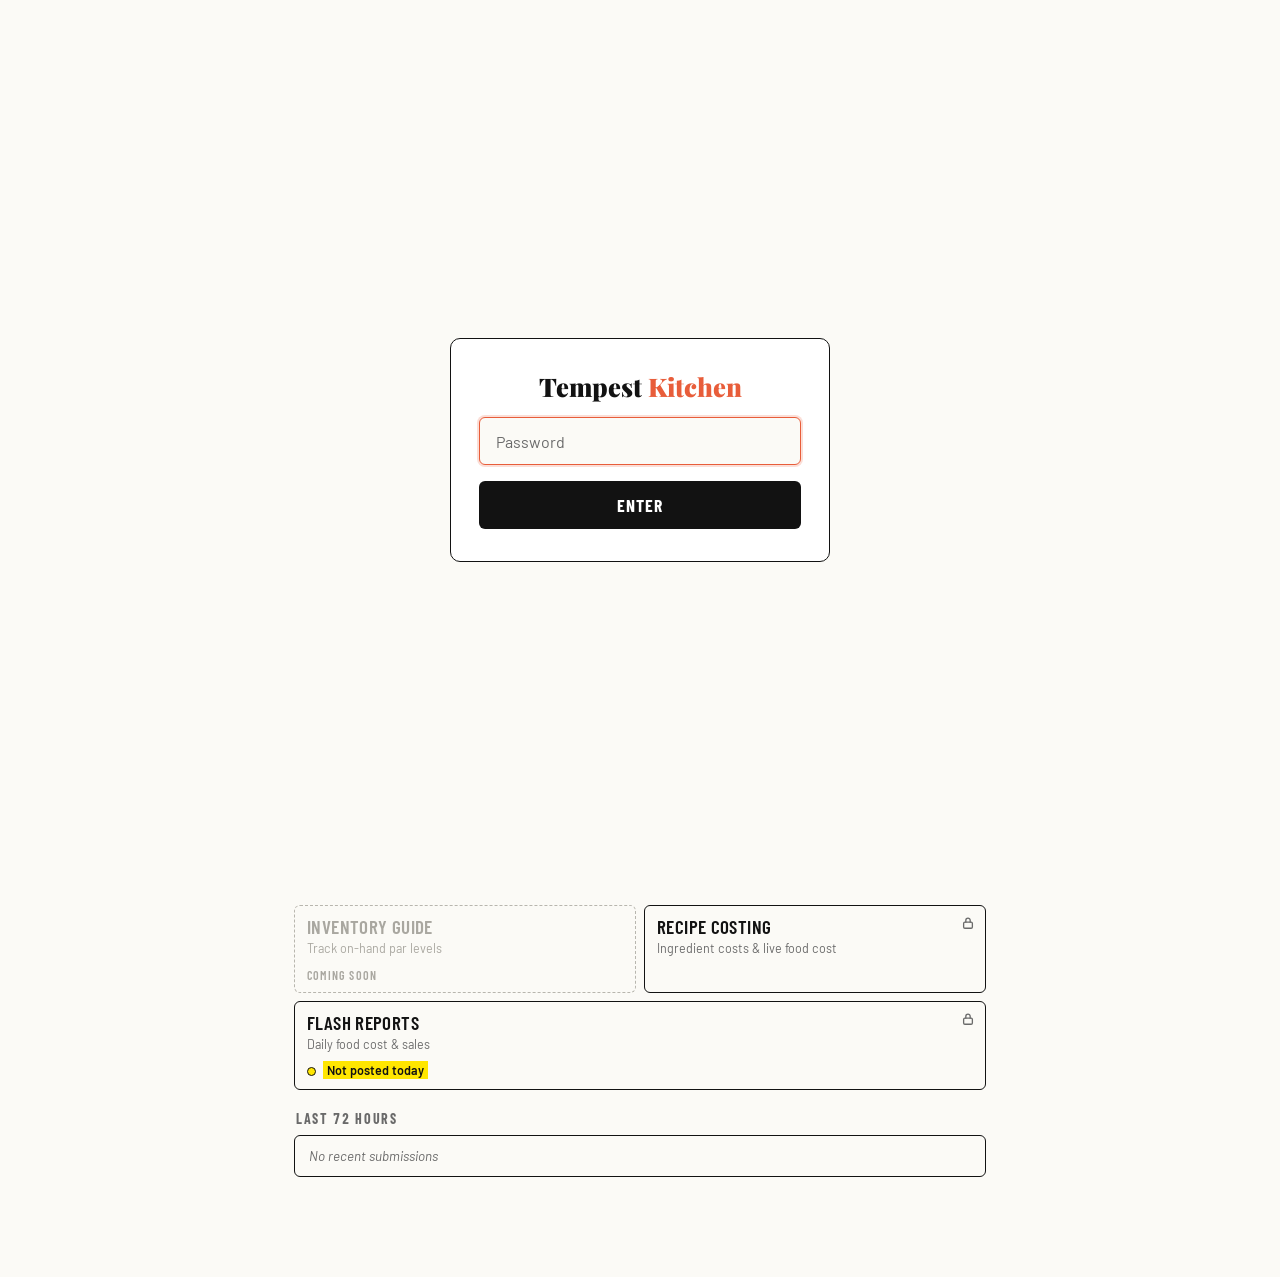
==== index.html @ d1016799 "Home page: make "nothing scheduled" recede so it stops reading as "due" .tile-status gives every too" ====
<!DOCTYPE html>
<html lang="en">
<head>
<meta charset="UTF-8">
<meta name="viewport" content="width=device-width, initial-scale=1.0, user-scalable=no">
<meta name="apple-mobile-web-app-capable" content="yes">
<meta name="apple-mobile-web-app-status-bar-style" content="default">
<meta name="theme-color" content="#fbfaf6">
<title>Tempest Kitchen</title>
<link rel="stylesheet" href="assets/kitchen.css">
<style>

  .header{position:sticky;top:0;z-index:100;background:rgba(251,250,246,0.96);backdrop-filter:blur(20px);-webkit-backdrop-filter:blur(20px);border-bottom:3px solid var(--ink);padding:18px 18px 12px;display:flex;align-items:flex-end;justify-content:space-between;gap:12px}
  .header h1{font-size:1.5rem;flex:0 1 auto;text-align:start}
  .header-date{font-family:'Barlow Condensed',sans-serif;font-size:17px;font-weight:600;letter-spacing:.06em;color:var(--grey);text-transform:uppercase;padding-bottom:2px;white-space:nowrap}

  /* TODAY BOARD */
  .board{padding:14px 14px 0}
  .board-hd{display:flex;justify-content:space-between;align-items:baseline;padding:0 2px 8px}
  .board-hd .h{color:var(--ink)}
  .board-count{font-family:'Barlow Condensed',sans-serif;font-size:14px;font-weight:600;letter-spacing:.04em;color:var(--grey)}
  .tickets{display:grid;grid-template-columns:repeat(3,minmax(0,1fr));gap:8px}
  .ticket{border:1px solid var(--ink);border-radius:6px;overflow:hidden;min-height:92px;display:flex;flex-direction:column}
  .ticket-bar{height:5px;background:var(--yellow);border-bottom:1px solid var(--ink)}
  .ticket.done .ticket-bar{background:var(--ink)}
  .ticket-body{padding:9px 10px 10px;display:flex;flex-direction:column;gap:3px;flex:1}
  .ticket-title{font-family:'Barlow Condensed',sans-serif;font-size:16px;font-weight:600;line-height:1.1;letter-spacing:.01em}
  .ticket-note{font-size:11px;color:var(--grey);line-height:1.2}
  .ticket-meta{font-size:12px;color:var(--grey);line-height:1.2;margin-top:auto;padding-top:4px}
  .ticket.due .ticket-meta{color:var(--ink);font-weight:600;align-self:flex-start;background:var(--yellow);padding:2px 5px;margin-left:-5px;margin-top:auto}
  .board-none{font-size:.9rem;color:var(--grey);font-style:italic;padding:2px 2px 0}

  /* GROUPS / TILES */
  .group{padding:20px 14px 0}
  .group .h{padding:0 2px 8px}
  .tiles{display:grid;grid-template-columns:repeat(2,minmax(0,1fr));gap:8px}
  .tile{position:relative;border:1px solid var(--ink);border-radius:6px;padding:11px 12px 10px;min-height:88px;display:flex;flex-direction:column;gap:3px;color:var(--ink);transition:background .15s,transform .05s}
  .tile:hover{background:var(--press)}
  .tile:active{transform:scale(.99);background:var(--press)}
  .tile.wide{grid-column:1 / -1}
  .tile-title{font-family:'Barlow Condensed',sans-serif;font-size:19px;font-weight:600;line-height:1.1;letter-spacing:.02em;text-transform:uppercase;padding-right:18px}
  .tile-sub{font-size:12.5px;color:var(--grey);line-height:1.25}
  .tile-status{display:flex;align-items:center;gap:7px;font-size:12.5px;color:var(--ink);margin-top:auto;padding-top:8px;line-height:1.25}
  /* Three states, told apart by fill and ring weight — not by hue. The yellow
     fill alone was 1.21:1 against paper, so at 9px "due" and "nothing
     scheduled" were the same dot at arm's length under kitchen light. Now:
     done = solid ink disc · due = bold ink ring, light centre · none = faint
     thin ring. Yellow stays as garnish; the ring does the work. */
  .tile-status i{width:9px;height:9px;border-radius:50%;flex-shrink:0;border:1.5px solid var(--ink)}
  .tile-status i.done{background:var(--ink)}
  .tile-status i.due{background:var(--yellow)}
  .tile-status i.none{background:transparent;border:1px solid var(--edge)}
  .tile-status mark{background:var(--yellow);color:var(--ink);padding:1px 4px;font-weight:600}
  .tile.soon{border:1px dashed var(--dash);pointer-events:none;cursor:default}
  .tile.soon .tile-title,.tile.soon .tile-sub{color:var(--faint)}
  .soon-pill{margin-top:auto;padding-top:8px;font-family:'Barlow Condensed',sans-serif;font-size:12px;font-weight:600;letter-spacing:.1em;text-transform:uppercase;color:var(--faint)}
  .lock{position:absolute;top:10px;right:10px;color:var(--grey);line-height:0}

  /* ACTIVITY */
  .activity{margin:0 14px;border:1px solid var(--ink);border-radius:6px;overflow:hidden}
  .activity-row{display:grid;grid-template-columns:96px 1fr;gap:10px;align-items:center;min-height:46px;padding:7px 12px;border-top:1px solid var(--hair);font-size:13.5px;color:var(--ink)}
  .activity-row:first-child{border-top:none}
  .activity-row:hover{background:var(--press)}
  .activity-when{font-family:'Barlow Condensed',sans-serif;font-size:14px;font-weight:600;letter-spacing:.03em;color:var(--grey);text-transform:uppercase;line-height:1.2}
  .activity-what{line-height:1.25;min-width:0}
  .activity-what span{color:var(--grey)}
  .activity-msg{padding:12px 14px;font-size:.84rem;color:var(--grey)}
  .activity-msg.muted{font-style:italic}

  @media (max-width:340px){.tiles{grid-template-columns:1fr}.tickets{grid-template-columns:repeat(2,minmax(0,1fr))}}
  .board,.group{max-width:720px;margin-left:auto;margin-right:auto}
  .activity{max-width:692px;width:calc(100% - 28px);margin:0 auto}
  @media (min-width:760px){.header{padding-left:calc((100% - 720px)/2 + 18px);padding-right:calc((100% - 720px)/2 + 18px)}}

  /* AUTH GATE */
  .auth-gate{position:fixed;inset:0;z-index:99999;display:flex;align-items:center;justify-content:center;background:var(--paper);padding:20px;font-family:'Barlow',sans-serif}
  .auth-gate.unlocked{display:none}
  .auth-card{width:100%;max-width:380px;background:#fff;border:1px solid var(--ink);border-radius:10px;padding:32px 28px;display:flex;flex-direction:column;gap:16px}
  .auth-title{font-family:'Playfair Display',serif;font-size:1.6rem;font-weight:900;color:var(--ink);text-align:center;line-height:1.2}
  .auth-title span{color:var(--tomato)}
  .auth-input{width:100%;min-height:48px;padding:12px 16px;background:var(--paper);border:1px solid var(--ink);border-radius:6px;color:var(--ink);font-family:'Barlow',sans-serif;font-size:1rem;outline:none;-webkit-appearance:none}
  .auth-input:focus{border-color:var(--tomato);box-shadow:0 0 0 2px rgba(232,93,58,.2)}
  .auth-input::placeholder{color:var(--grey)}
  .auth-submit{width:100%;min-height:48px;padding:12px 16px;background:var(--ink);border:none;border-radius:6px;color:#fff;font-family:'Barlow Condensed',sans-serif;font-size:1.1rem;font-weight:700;letter-spacing:.06em;text-transform:uppercase;cursor:pointer;-webkit-appearance:none}
  .auth-submit:active{opacity:0.85}
  .auth-error{display:none;color:#b42318;font-size:.85rem;text-align:center;font-weight:500}
  .auth-error.show{display:block}
</style>
</head>
<body>
<div id="auth-gate" class="auth-gate">
  <div class="auth-card">
    <h2 class="auth-title">Tempest <span>Kitchen</span></h2>
    <input type="password" id="auth-input" class="auth-input" autocomplete="off" placeholder="Password">
    <button type="button" id="auth-submit" class="auth-submit">Enter</button>
    <div class="auth-error" id="auth-error">Incorrect password</div>
  </div>
</div>
<script>
(function(){
  var AUTH_PASSWORD = "boxburger";
  var AUTH_KEY = "boxkitchen_auth";
  var AUTH_TTL_MS = 30 * 24 * 60 * 60 * 1000;
  function isAuthed(){
    try {
      var v = parseInt(localStorage.getItem(AUTH_KEY), 10);
      return !isNaN(v) && (Date.now() - v) < AUTH_TTL_MS;
    } catch(e) { return false; }
  }
  function unlock(){
    try { localStorage.setItem(AUTH_KEY, String(Date.now())); } catch(e) {}
    var gate = document.getElementById('auth-gate');
    if (gate) gate.classList.add('unlocked');
  }
  function init(){
    var gate = document.getElementById('auth-gate');
    if (!gate) return;
    if (isAuthed()) { gate.classList.add('unlocked'); return; }
    var input = document.getElementById('auth-input');
    var btn = document.getElementById('auth-submit');
    var err = document.getElementById('auth-error');
    function submit(){
      if (input.value === AUTH_PASSWORD) {
        unlock();
      } else {
        err.classList.add('show');
        input.value = '';
        input.focus();
      }
    }
    btn.addEventListener('click', submit);
    input.addEventListener('keydown', function(e){
      if (e.key === 'Enter') { e.preventDefault(); submit(); }
    });
    setTimeout(function(){ input.focus(); }, 50);
  }
  if (document.readyState === 'loading') {
    document.addEventListener('DOMContentLoaded', init);
  } else {
    init();
  }
})();
</script>
<div class="header">
  <h1>Tempest <span>Kitchen</span></h1>
  <div class="header-date" id="headerDate"></div>
</div>

<div class="board">
  <div class="board-hd"><span class="h">Today</span><span class="board-count" id="boardCount"></span></div>
  <div class="tickets" id="tickets"></div>
  <div class="board-none" id="boardNone" hidden>No special reminders today</div>
</div>

<div class="group">
  <div class="h">Prep &amp; Cleaning</div>
  <div class="tiles">
    <a class="tile" href="tempest_line.html">
      <div class="tile-title">Tempest Line</div>
      <div class="tile-sub">Hot/cold line prep &amp; cleaning</div>
      <div class="tile-status" id="statusLine" hidden></div>
    </a>
    <a class="tile" href="tempest_prep.html">
      <div class="tile-title">Prep Kitchen</div>
      <div class="tile-sub">Back prep &amp; batches</div>
      <div class="tile-status" id="statusPrep" hidden></div>
    </a>
  </div>
</div>

<div class="group">
  <div class="h">Ordering</div>
  <div class="tiles">
    <a class="tile wide" href="tempest_orders.html">
      <div class="tile-title">Tempest Orders</div>
      <div class="tile-sub">Daily order guide — Birite, Dairy, Produce, Protein</div>
      <div class="tile-status" id="statusOrders" hidden></div>
    </a>
  </div>
</div>

<div class="group">
  <div class="h">Recipes &amp; Reference</div>
  <div class="tiles">
    <a class="tile" href="recipe_dashboard.html">
      <div class="tile-title">Recipe Database</div>
      <div class="tile-sub">Searchable recipe library</div>
    </a>
    <div class="tile soon">
      <div class="tile-title">Kits</div>
      <div class="tile-sub">Mise en place per recipe</div>
      <div class="soon-pill">Coming soon</div>
    </div>
  </div>
</div>

<div class="group">
  <div class="h">Counts</div>
  <div class="tiles">
    <a class="tile" href="tempest_portion.html">
      <div class="tile-title">Portion Count</div>
      <div class="tile-sub">Daily portion sheet vs par</div>
      <div class="tile-status" id="statusPortion" hidden></div>
    </a>
    <a class="tile" href="tempest_meat.html">
      <div class="tile-title">Meat Count</div>
      <div class="tile-sub">Protein inventory vs par</div>
      <div class="tile-status" id="statusMeat" hidden></div>
    </a>
  </div>
</div>

<div class="group">
  <div class="h">Communication</div>
  <div class="tiles">
    <a class="tile wide" href="tempest_notes.html">
      <div class="tile-title">Kitchen Notes &amp; Issues</div>
      <div class="tile-sub">Staff notes, equipment issues, 86'd items</div>
      <div class="tile-status" id="statusNotes" hidden></div>
    </a>
  </div>
</div>

<div class="group">
  <div class="h">Admin</div>
  <div class="tiles">
    <div class="tile soon">
      <div class="tile-title">Inventory Guide</div>
      <div class="tile-sub">Track on-hand par levels</div>
      <div class="soon-pill">Coming soon</div>
    </div>
    <a class="tile" href="tempest_costing.html">
      <span class="lock" aria-label="PIN required"><svg width="14" height="14" viewBox="0 0 16 16" fill="none" stroke="currentColor" stroke-width="1.5" stroke-linecap="round" stroke-linejoin="round"><rect x="3" y="7" width="10" height="7" rx="1.5"/><path d="M5.5 7V5a2.5 2.5 0 0 1 5 0v2"/></svg></span>
      <div class="tile-title">Recipe Costing</div>
      <div class="tile-sub">Ingredient costs &amp; live food cost</div>
    </a>
    <a class="tile wide" href="tempest_flash.html">
      <span class="lock" aria-label="PIN required"><svg width="14" height="14" viewBox="0 0 16 16" fill="none" stroke="currentColor" stroke-width="1.5" stroke-linecap="round" stroke-linejoin="round"><rect x="3" y="7" width="10" height="7" rx="1.5"/><path d="M5.5 7V5a2.5 2.5 0 0 1 5 0v2"/></svg></span>
      <div class="tile-title">Flash Reports</div>
      <div class="tile-sub">Daily food cost &amp; sales</div>
      <div class="tile-status" id="statusFlash" hidden></div>
    </a>
  </div>
</div>

<div class="group">
  <div class="h">Last 72 hours</div>
</div>
<div class="activity" id="activityList">
  <div class="activity-msg">Loading recent activity…</div>
</div>

<script>
(function(){
  var SB='https://sxppuyarecqkgkrsrefc.supabase.co',SK='eyJhbGciOiJIUzI1NiIsInR5cCI6IkpXVCJ9.eyJpc3MiOiJzdXBhYmFzZSIsInJlZiI6InN4cHB1eWFyZWNxa2drcnNyZWZjIiwicm9sZSI6ImFub24iLCJpYXQiOjE3NzczOTA4MzAsImV4cCI6MjA5Mjk2NjgzMH0.GM8OfcR68_JjdPeQ3k7j6L3ulJFaeS1xnSLBcdtYXtU';
  function api(m,t,q,d,cb){var x=new XMLHttpRequest();x.open(m,SB+'/rest/v1/'+t+(q?'?'+q:''));x.setRequestHeader('apikey',SK);x.setRequestHeader('Authorization','Bearer '+SK);x.onload=function(){var r=null;try{r=JSON.parse(x.responseText);}catch(e){}if(cb)cb(Array.isArray(r)?r:[]);};x.onerror=function(){if(cb)cb([]);};x.send(null);}
  function esc(s){return String(s==null?'':s).replace(/&/g,'&amp;').replace(/</g,'&lt;').replace(/>/g,'&gt;').replace(/"/g,'&quot;').replace(/'/g,'&#39;');}

  // ---- Today: header date + weekday reminders (same schedule as before, now structured) ----
  var dnShort=['Sun','Mon','Tue','Wed','Thu','Fri','Sat'];
  var monShort=['Jan','Feb','Mar','Apr','May','Jun','Jul','Aug','Sep','Oct','Nov','Dec'];
  // kind: 'order' flips to done when a Birite/Dairy order is submitted that day; the rest have no data yet and stay "due".
  var REMINDERS = {
    0: [{title:'Birite & Dairy order', note:'for Monday delivery', kind:'order'}],
    1: [{title:'Birite & Dairy delivery', note:'', kind:'delivery'}],
    2: [{title:'Bread count', note:'', kind:'bread'}],
    3: [{title:'Birite & Dairy order', note:'for Thursday delivery', kind:'order'}, {title:'Dairy cooler photos', note:'', kind:'photos'}],
    4: [{title:'Birite & Dairy delivery', note:'', kind:'delivery'}, {title:'Bread count', note:'', kind:'bread'}],
    5: [],
    6: [{title:'Bread count', note:'', kind:'bread'}, {title:'Dairy cooler photos', note:'', kind:'photos'}]
  };
  var now=new Date(), today=now.getDay();
  document.getElementById('headerDate').textContent = dnShort[today]+' · '+monShort[now.getMonth()]+' '+now.getDate();

  function clock(d){var h=d.getHours(),m=d.getMinutes(),ap=h>=12?'PM':'AM';h=h%12;if(h===0)h=12;return h+':'+String(m).padStart(2,'0')+' '+ap;}
  function sameDay(a,b){return a.getFullYear()===b.getFullYear()&&a.getMonth()===b.getMonth()&&a.getDate()===b.getDate();}
  function dayLabel(d){
    var n=new Date();
    if(sameDay(d,n))return 'Today';
    if(sameDay(d,new Date(n.getTime()-86400000)))return 'Yesterday';
    return dnShort[d.getDay()];
  }
  function relTime(d){return dayLabel(d)+' '+clock(d);}
  function midnightFromDate(s){var p=String(s||'').split('-');if(p.length!==3)return null;return new Date(parseInt(p[0],10),parseInt(p[1],10)-1,parseInt(p[2],10));}
  function isToday(d){return !!d&&sameDay(d,new Date());}

  // ---- Today board ----
  var tickets = REMINDERS[today].map(function(r){return {title:r.title,note:r.note,kind:r.kind,done:false,meta:'Due today',ts:0};});
  function renderBoard(){
    var box=document.getElementById('tickets'),none=document.getElementById('boardNone'),count=document.getElementById('boardCount');
    if(!tickets.length){box.innerHTML='';box.hidden=true;none.hidden=false;count.textContent='';return;}
    var due=tickets.filter(function(t){return !t.done;}),done=tickets.filter(function(t){return t.done;});
    done.sort(function(a,b){return b.ts-a.ts;});
    var list=due.concat(done),h='';
    for(var i=0;i<list.length;i++){var t=list[i];
      h+='<div class="ticket '+(t.done?'done':'due')+'"><div class="ticket-bar"></div><div class="ticket-body">'
        +'<div class="ticket-title">'+esc(t.title)+'</div>'
        +(t.note?'<div class="ticket-note">'+esc(t.note)+'</div>':'')
        +'<div class="ticket-meta">'+esc(t.meta)+'</div></div></div>';
    }
    box.innerHTML=h;box.hidden=false;none.hidden=true;
    count.textContent=done.length+' of '+list.length+' done';
  }
  renderBoard();

  // ---- Tile statuses ----
  function setStatus(id,state,html){var el=document.getElementById(id);if(!el)return;el.innerHTML='<i class="'+state+'"></i><span>'+html+'</span>';el.hidden=false;}
  function nextOrderDay(){
    for(var i=0;i<7;i++){var d=(today+i)%7,list=REMINDERS[d]||[];
      for(var j=0;j<list.length;j++)if(list[j].kind==='order')return {offset:i,day:d};}
    return null;
  }

  // ---- Last 72 hours (same queries as before) ----
  var cutoff=new Date(Date.now()-72*3600*1000);
  var iso72=cutoff.toISOString();
  var floor=new Date();floor.setDate(floor.getDate()-2);
  var date3=floor.getFullYear()+'-'+String(floor.getMonth()+1).padStart(2,'0')+'-'+String(floor.getDate()).padStart(2,'0');

  function groupCounts(rows){
    var map={};
    for(var i=0;i<rows.length;i++){
      var r=rows[i],by=r.counted_by||'—',date=r.count_date||'',key=by+'|'+date;
      var g=map[key]||(map[key]={by:by,date:date,n:0,first:null,last:null});
      g.n++;
      if(r.created_at){var t=new Date(r.created_at);if(!g.first||t<g.first)g.first=t;if(!g.last||t>g.last)g.last=t;}
    }
    var out=[];for(var k in map)out.push(map[k]);return out;
  }
  function groupStart(g){return g.first||midnightFromDate(g.date);}
  function groupWhen(g){
    var s=groupStart(g);if(!s)return {label:'',clock:''};
    var c=clock(s);if(g.first&&g.last){var a=clock(g.first),b=clock(g.last);if(a!==b)c=(a.slice(-2)===b.slice(-2)?a.slice(0,-3):a)+' – '+b;}
    return {label:dayLabel(s),clock:c};
  }
  function groupSortTs(g){return (g.last||g.first||midnightFromDate(g.date)||new Date(0)).getTime();}

  var orders=null,meat=null,portion=null;
  function done(){
    if(orders===null||meat===null||portion===null)return;
    var entries=[];

    // Orders → activity rows, order tile status, today tickets
    var lastOrder=null;
    for(var i=0;i<orders.length;i++){
      var o=orders[i];if(!o.submitted_at)continue;
      var when=new Date(o.submitted_at),isBD=o.guide_name==='birite_dairy';
      var label=isBD?'Birite/Dairy order':'Produce/Protein order';
      var n=o.item_count||0;
      entries.push({ts:when.getTime(),href:'tempest_orders.html',label:dayLabel(when),clock:clock(when),
        what:label,detail:(o.submitted_by||'—')+' · '+n+' item'+(n!==1?'s':'')});
      if(!lastOrder||when>lastOrder)lastOrder=when;
      if(isToday(when)){
        var flipped=false;
        if(isBD){for(var k=0;k<tickets.length;k++){var t=tickets[k];if(t.kind==='order'&&!t.done){t.done=true;t.meta='Sent '+clock(when);t.ts=when.getTime();flipped=true;break;}}}
        if(!flipped)tickets.push({title:label,note:'',kind:'order-done',done:true,meta:'Sent '+clock(when),ts:when.getTime()});
      }
    }
    var nd=nextOrderDay(),orderDueToday=nd&&nd.offset===0,sentToday=lastOrder&&isToday(lastOrder);
    var dueText=nd?(nd.offset===0?'Order due today':'Next order due '+dnShort[nd.day]):'';
    var sentText=lastOrder?'last sent '+relTime(lastOrder):'none sent in last 3 days';
    if(orderDueToday&&!sentToday)setStatus('statusOrders','due','<mark>'+esc(dueText)+'</mark> · '+esc(sentText));
    else setStatus('statusOrders',sentToday?'done':'none',esc((dueText?dueText+' · ':'')+sentText));

    // Counts → activity rows, tile statuses, today tickets
    function addCounts(rows,label,href,statusId,ticketTitle){
      var gs=groupCounts(rows);
      for(var i=0;i<gs.length;i++){var g=gs[i],w=groupWhen(g);
        entries.push({ts:groupSortTs(g),href:href,label:w.label,clock:w.clock,what:label,detail:g.by+' · '+g.n+' item'+(g.n!==1?'s':'')});
      }
      gs.sort(function(a,b){return groupSortTs(b)-groupSortTs(a);});
      var latest=gs[0];
      if(latest){var s=groupStart(latest);setStatus(statusId,'done',esc(relTime(s)+' · '+latest.by));
        if(isToday(s))tickets.push({title:ticketTitle,note:'',kind:'count',done:true,meta:'Done '+clock(s),ts:s.getTime()});
      } else setStatus(statusId,'none','No count in last 3 days');
    }
    addCounts(meat,'Meat count','tempest_meat.html','statusMeat','Meat count');
    addCounts(portion,'Portion count','tempest_portion.html','statusPortion','Portion count');

    renderBoard();

    entries.sort(function(a,b){return b.ts-a.ts;});
    var box=document.getElementById('activityList');
    if(!entries.length){box.innerHTML='<div class="activity-msg muted">No recent submissions</div>';return;}
    var h='';
    for(var i=0;i<entries.length;i++){var e=entries[i];
      h+='<a class="activity-row" href="'+e.href+'"><div class="activity-when">'+esc(e.label)+'<br>'+esc(e.clock)+'</div>'
        +'<div class="activity-what">'+esc(e.what)+' <span>· '+esc(e.detail)+'</span></div></a>';
    }
    box.innerHTML=h;
  }

  api('GET','orders','select=guide_name,submitted_by,submitted_at,item_count&location=eq.Tempest&status=eq.submitted&submitted_at=gte.'+encodeURIComponent(iso72)+'&order=submitted_at.desc',null,function(r){orders=r;done();});
  api('GET','meat_counts','location=eq.Tempest&count_date=gte.'+date3+'&order=count_date.desc',null,function(r){meat=r;done();});
  api('GET','portion_counts','location=eq.Tempest&count_date=gte.'+date3+'&order=count_date.desc',null,function(r){portion=r;done();});

  // ---- Prep progress for the Line + Prep Kitchen tiles. Mirrors getF() on the prep pages:
  // daily items always count; cleaning/weekly items count only when day_specific is empty or today's abbr.
  // Done = a prep_logs row for today's date with completed=true. Real calendar day, both shifts.
  var dayAbbr=['SUN','MON','TUE','WED','THU','FRI','SAT'][today];
  var todayStr=now.getFullYear()+'-'+String(now.getMonth()+1).padStart(2,'0')+'-'+String(now.getDate()).padStart(2,'0');
  var prepItems=null,prepLogs=null;
  function prepDone(){
    if(prepItems===null||prepLogs===null)return;
    var doneIds={};for(var i=0;i<prepLogs.length;i++)if(prepLogs[i].completed)doneIds[prepLogs[i].prep_item_id]=true;
    function tally(team){
      var t={AM:{done:0,total:0},PM:{done:0,total:0}};
      for(var i=0;i<prepItems.length;i++){
        var it=prepItems[i];if(it.team!==team)continue;var sh=t[it.shift];if(!sh)continue;
        var c=it.category,inToday=c==='daily'||((c==='cleaning'||c==='weekly')&&(!it.day_specific||it.day_specific===dayAbbr));
        if(!inToday)continue;sh.total++;if(doneIds[it.id])sh.done++;
      }
      return t;
    }
    function show(id,team){
      var t=tally(team),parts=[],left=false;
      ['AM','PM'].forEach(function(k){var sh=t[k];if(!sh.total)return;var txt=k+' '+sh.done+'/'+sh.total;
        if(sh.done<sh.total){left=true;parts.push('<mark>'+esc(txt)+'</mark>');}else parts.push(esc(txt));});
      if(!parts.length){setStatus(id,'none','No prep list today');return;}
      setStatus(id,left?'due':'done',parts.join(' · '));
    }
    show('statusLine','line');show('statusPrep','kitchen');
  }
  api('GET','prep_items','location=eq.Tempest&team=in.(kitchen,line)&select=id,team,shift,category,day_specific',null,function(r){prepItems=r;prepDone();});
  api('GET','prep_logs','date=eq.'+todayStr+'&select=prep_item_id,completed',null,function(r){prepLogs=r;prepDone();});

  // ---- Kitchen Notes: open = anything not resolved (same rule as the Notes page's Open filter).
  // Age text uses the Notes page's own timeAgo(), copied as-is, since notes can be weeks old.
  function timeAgo(iso){
    if(!iso)return '';
    var then=new Date(iso),now=new Date(),diff=(now-then)/1000;
    if(diff<60)return 'just now';
    if(diff<3600)return Math.floor(diff/60)+'m ago';
    if(diff<86400)return Math.floor(diff/3600)+'h ago';
    var d1=new Date(now.getFullYear(),now.getMonth(),now.getDate());
    var d2=new Date(then.getFullYear(),then.getMonth(),then.getDate());
    var days=Math.round((d1-d2)/86400000);
    if(days===1)return 'yesterday';
    if(days<7)return days+'d ago';
    var mn=['Jan','Feb','Mar','Apr','May','Jun','Jul','Aug','Sep','Oct','Nov','Dec'];
    return mn[then.getMonth()]+' '+then.getDate();
  }
  api('GET','notes','location=eq.Tempest&or=(status.neq.resolved,status.is.null)&select=id,category,created_at&order=created_at.desc',null,function(r){
    var n=r.length;
    if(!n){setStatus('statusNotes','done','No open notes');return;}
    var urgent=0,newest=null;
    for(var i=0;i<n;i++){if(r[i].category==='urgent')urgent++;if(r[i].created_at&&(!newest||r[i].created_at>newest))newest=r[i].created_at;}
    var txt=n+' open'+(urgent?' ('+urgent+' urgent)':'');
    setStatus('statusNotes','due','<mark>'+esc(txt)+'</mark>'+(newest?' · newest '+esc(timeAgo(newest)):''));
  });
  // ---- Flash Reports. Two questions on one line: was today's flash posted, and
  // what's the month-to-date food cost? Daily food cost % is deliberately NOT shown --
  // purchases land on delivery days, so a single day swings 3%-73% and means nothing.
  // MTD is the stable number and matches the Flash page's own "Running" figure.
  // "Posted" = food sales entered, same rule as that page (if(s>0)daysWithSales++).
  function money0(v){return '$'+Math.round(Number(v)||0).toLocaleString('en-US');}
  function pct1(n){return (Number(n)*100).toFixed(1)+'%';}
  function amt(v){var n=parseFloat(String(v).replace(/[^0-9.\-]/g,''));return isNaN(n)?0:n;}
  var monthStart=todayStr.slice(0,8)+'01';
  api('GET','flash_days','location=eq.Tempest&report_date=gte.'+monthStart+'&report_date=lte.'+todayStr+'&select=report_date,purchases,food_sales',null,function(r){
    var mtdP=0,mtdS=0,todayRow=null,todayGross=0,i,k;
    for(i=0;i<r.length;i++){
      var row=r[i],p=row.purchases||{},g=0;
      for(k in p)if(p.hasOwnProperty(k))g+=amt(p[k]);
      mtdP+=g;mtdS+=amt(row.food_sales);
      if(row.report_date===todayStr){todayRow=row;todayGross=g;}
    }
    var mtd=mtdS>0?' \u00b7 MTD <b>'+pct1(mtdP/mtdS)+'</b>':'';
    if(!todayRow){setStatus('statusFlash','due','<mark>Not posted today</mark>'+mtd);return;}
    if(amt(todayRow.food_sales)<=0){setStatus('statusFlash','due','<mark>Started \u00b7 sales not entered</mark>'+mtd);return;}
    setStatus('statusFlash','done',money0(todayGross)+' today'+mtd);
  });
})();
</script>
</body>
</html>
---- assets/kitchen.css ----
/* ─────────────────────────────────────────────────────────────
   kitchen.css — shared stylesheet for the Tempest Kitchen site
   "Expo Board in chit colors": paper, ink, one accent (tomato),
   one highlighter (yellow). State is expressed with fill, weight
   and border — not with hue.

   Tokens and font import are copied verbatim from index.html,
   which is the reference implementation of the look.

   Adopted page by page (see docs/page-restyle.md). Only add
   components here when a real page needs them.
   ───────────────────────────────────────────────────────────── */

@import url('https://fonts.googleapis.com/css2?family=Barlow+Condensed:wght@500;600;700&family=Barlow:wght@400;500;600&family=Playfair+Display:wght@700;900&display=swap');

*{margin:0;padding:0;box-sizing:border-box;-webkit-tap-highlight-color:transparent}
/* color-scheme:light is load-bearing, not cosmetic. Without it Chrome's Auto
   Dark Theme algorithmically inverts this page on any Android phone in dark
   mode or battery saver, and iOS renders native pickers, autofill and
   confirm() dialogs dark against paper. The old dark theme never needed it. */
:root{color-scheme:light;--paper:#fbfaf6;--ink:#121212;--grey:#6a6a6a;--hair:#e2e0d8;--faint:#a9a7a0;--dash:#b8b6ae;--yellow:#ffe600;--tomato:#e85d3a;--press:#f3f1ea;
      /* --edge: the boundary of a control you can tap. --hair (1.27:1) is a
         list separator and fails WCAG 1.4.11, which wants 3:1 for a control's
         visible edge. --edge is 3.23:1 on paper. Separators keep --hair. */
      --edge:#8e8c84;
      /* --danger: destructive and error only. Was six loose #b42318 literals.
         Never --tomato: tomato is "the thing you meant to do". */
      --danger:#b42318}

/* ── BASE ─────────────────────────────────────────────────── */
/* 100px, not 80: .submit-bar/.save-bar measure ~75px and .nb-fab 76px.
   80px left ~5px of slack under the last row. Orders overrides to 144px. */
body{font-family:'Barlow',-apple-system,sans-serif;background:var(--paper);color:var(--ink);min-height:100vh;padding-bottom:100px;font-variant-numeric:tabular-nums}
a{color:inherit;text-decoration:none}
[hidden]{display:none !important}

/* Barlow Condensed uppercase — the label voice of the whole site */
.h{font-family:'Barlow Condensed',sans-serif;font-size:14px;font-weight:700;letter-spacing:.12em;text-transform:uppercase;color:var(--grey)}

/* ── HEADER ───────────────────────────────────────────────── */
.header{position:sticky;top:0;z-index:100;background:rgba(251,250,246,0.96);backdrop-filter:blur(20px);-webkit-backdrop-filter:blur(20px);border-bottom:3px solid var(--ink);padding:14px 18px 12px}
.header-row{display:flex;justify-content:space-between;align-items:center;gap:10px;margin-bottom:10px}
.header h1{font-family:'Playfair Display',serif;font-size:1.4rem;font-weight:900;letter-spacing:-0.01em;line-height:1.1;flex:1;text-align:center}
.header h1 span{color:var(--tomato)}
.home-link{display:inline-flex;align-items:center;justify-content:center;min-height:44px;min-width:44px;padding:0 10px;margin-left:-10px;font-family:'Barlow Condensed',sans-serif;font-size:16px;font-weight:600;letter-spacing:.06em;text-transform:uppercase;color:var(--grey);transition:color 0.15s;flex-shrink:0;white-space:nowrap}
.home-link:hover,.home-link:active{color:var(--tomato)}
@media (min-width:760px){.header{padding-left:calc((100% - 720px)/2 + 18px);padding-right:calc((100% - 720px)/2 + 18px)}}

/* ── BUTTONS ──────────────────────────────────────────────── */
.new-btn{display:inline-flex;align-items:center;justify-content:center;min-height:44px;padding:0 14px;background:var(--tomato);border:1px solid var(--tomato);border-radius:6px;color:#fff;font-family:'Barlow Condensed',sans-serif;font-size:1rem;font-weight:700;letter-spacing:.06em;text-transform:uppercase;cursor:pointer;flex-shrink:0;white-space:nowrap}
.new-btn:active{opacity:0.85}

/* ── SEGMENTED TOGGLE — one control, three class names ─────
   Notes calls it .filter-toggle/.filter-btn, Flash calls it
   .mode-toggle/.mode-btn, the count sheets call it
   .view-toggle > button. JS sets all three, so all three names
   stay; only one set of rules describes them.
   Active state is an ink fill, never a hue. ─────────────────── */
.filter-toggle,.mode-toggle,.shift-toggle,.guide-toggle{display:flex;background:var(--paper);border:1px solid var(--ink);border-radius:6px;overflow:hidden}
.filter-btn,.mode-btn,.shift-btn,.guide-btn,.view-toggle button{flex:1;min-height:40px;padding:9px;text-align:center;font-family:'Barlow Condensed',sans-serif;font-size:0.95rem;font-weight:600;letter-spacing:.08em;text-transform:uppercase;background:transparent;color:var(--grey);cursor:pointer}
/* joined variant: the container carries the border */
.filter-btn,.mode-btn,.shift-btn,.guide-btn{border:none}
.filter-btn+.filter-btn,.mode-btn+.mode-btn,.shift-btn+.shift-btn,.guide-btn+.guide-btn{border-left:1px solid var(--ink)}
.filter-btn.active,.mode-btn.active,.shift-btn.active,.guide-btn.active,.view-toggle button.active{background:var(--ink);border-color:var(--ink);color:var(--paper)}

/* ── EMPTY / LOADING ──────────────────────────────────────── */
.empty{text-align:center;color:var(--grey);padding:60px 20px;font-size:0.9rem;font-style:italic}
.loading{display:flex;flex-direction:column;align-items:center;padding:80px 20px;color:var(--grey)}
.spinner{width:30px;height:30px;border:3px solid var(--hair);border-top-color:var(--tomato);border-radius:50%;animation:spin 0.8s linear infinite;margin-bottom:14px}
@keyframes spin{to{transform:rotate(360deg)}}

/* ── MODAL ────────────────────────────────────────────────── */
.modal-bg{display:none;position:fixed;inset:0;background:rgba(0,0,0,0.7);z-index:300;align-items:center;justify-content:center;padding:16px}
.modal-bg.show{display:flex}
.modal{background:var(--paper);border:1px solid var(--ink);border-radius:10px;padding:22px;width:100%;max-width:380px;max-height:90vh;overflow-y:auto}
.modal h3{font-family:'Playfair Display',serif;font-size:1.2rem;font-weight:900;letter-spacing:-0.01em;margin-bottom:14px}
.modal label{display:block;font-family:'Barlow Condensed',sans-serif;font-size:13px;font-weight:700;text-transform:uppercase;letter-spacing:.12em;color:var(--grey);margin-bottom:7px}
.modal textarea,.modal select,.modal input[type="tel"],.modal input[type="text"]{width:100%;padding:11px;background:var(--paper);border:1px solid var(--ink);border-radius:6px;color:var(--ink);font-family:'Barlow',sans-serif;font-size:0.95rem;outline:none;-webkit-appearance:none;appearance:none}
.modal textarea{margin-bottom:16px;resize:vertical;min-height:96px}
.modal select{margin-bottom:16px}
.modal input[type="tel"],.modal input[type="text"]{min-height:44px;margin-bottom:8px}
.modal textarea:focus,.modal select:focus,.modal input:focus{border-color:var(--tomato);box-shadow:0 0 0 2px rgba(232,93,58,.2)}
.modal textarea::placeholder{color:var(--grey)}
/* error text: same dark red index.html uses for .auth-error — tomato is
   too light to read at this size on paper */
.modal-err{display:none;color:var(--danger);font-size:0.83rem;font-weight:600;margin-bottom:12px}
.modal-err.show{display:block}
.modal-btns{display:flex;gap:10px}
.modal-btn{flex:1;padding:12px;min-height:48px;border:1px solid var(--ink);border-radius:6px;font-family:'Barlow Condensed',sans-serif;font-size:1rem;font-weight:700;letter-spacing:.06em;text-transform:uppercase;cursor:pointer}
.modal-btn.cancel{background:var(--paper);color:var(--ink)}
.modal-btn.cancel:active{background:var(--press)}
.modal-btn.save{background:var(--tomato);border-color:var(--tomato);color:#fff}
.modal-btn.save:active{opacity:0.85}
.modal-btn:disabled{opacity:0.5;cursor:default}
.pin-input{text-align:center;letter-spacing:0.5em;font-size:1.4rem;font-weight:700}

/* ── CATEGORY PICKER — selection is an ink fill.
   Notes calls the chip .cat-opt, Prep's staff-note modal calls it
   .nb-cat. One control, one rule. ─────────────────────────── */
.cat-picker,.nb-cats{display:flex;flex-wrap:wrap;gap:8px;margin-bottom:16px}
.cat-opt,.nb-cat{padding:9px 12px;min-height:44px;display:flex;align-items:center;gap:5px;background:var(--paper);border:1px solid var(--edge);border-radius:6px;color:var(--ink);font-family:'Barlow',sans-serif;font-size:0.85rem;font-weight:600;cursor:pointer}
.cat-opt:active,.nb-cat:active{background:var(--press)}
.cat-opt.sel,.nb-cat.sel{background:var(--ink);border-color:var(--ink);color:var(--paper)}

/* ── TOAST — ink says saved, tomato says failed ───────────── */
.toast{position:fixed;bottom:30px;left:50%;transform:translateX(-50%);background:var(--ink);color:var(--paper);padding:11px 22px;border-radius:6px;font-family:'Barlow Condensed',sans-serif;font-size:1rem;font-weight:600;letter-spacing:.06em;text-transform:uppercase;opacity:0;transition:opacity 0.3s;pointer-events:none;z-index:400;box-shadow:0 4px 20px rgba(0,0,0,0.22)}
.toast.show{opacity:1}
/* Flash's JS sets .err, Notes' and Counts' set .error. Both names
   must keep working or a failure renders as a success. */
/* 6.57:1. Was white-on-tomato at 3.47:1 — the failure message was harder to
   read than the success one, and indistinguishable from it at a glance. */
.toast.err,.toast.error{background:var(--danger);color:#fff}

/* ── MANAGER MODE ─────────────────────────────────────────── */
.mgr-toggle{display:flex;align-items:center;gap:8px;font-family:'Barlow Condensed',sans-serif;font-size:14px;font-weight:600;letter-spacing:.1em;text-transform:uppercase;color:var(--grey);min-height:44px;flex-shrink:0}
.mgr-switch{width:40px;height:22px;border-radius:11px;background:var(--paper);border:1px solid var(--ink);position:relative;cursor:pointer;transition:background 0.2s}
.mgr-switch .knob{width:16px;height:16px;border-radius:50%;background:var(--ink);position:absolute;top:2px;left:2px;transition:left 0.2s,background 0.2s}
.mgr-switch.on{background:var(--ink)}
.mgr-switch.on .knob{background:var(--paper);left:20px}
.mgr-edit-btn,.mgr-delete-btn{min-height:40px;min-width:44px;display:inline-flex;align-items:center;justify-content:center;background:transparent;border:1px solid var(--ink);border-radius:6px;cursor:pointer;font-family:'Barlow Condensed',sans-serif;font-size:0.95rem;font-weight:600;letter-spacing:.06em;text-transform:uppercase;padding:0 12px}
.mgr-edit-btn{color:var(--ink)}
.mgr-edit-btn:active{background:var(--press)}
.mgr-delete-btn{color:var(--danger);border-color:rgba(180,35,24,0.5)}
.mgr-delete-btn:active{background:rgba(232,93,58,0.10)}

/* ═══════════════════════════════════════════════════════════
   COUNT SHEETS — tempest_portion.html, tempest_meat.html
   Added in slice 2. Both pages are byte-identical in styling;
   these rules serve both.
   ═══════════════════════════════════════════════════════════ */

/* ── DATE / NAME / INTRO BARS ─────────────────────────────── */
.date-bar{display:flex;justify-content:space-between;align-items:center;padding:10px 18px;border-bottom:1px solid var(--hair)}
.date-display{font-family:'Barlow Condensed',sans-serif;font-size:1.05rem;font-weight:700;letter-spacing:.04em;text-transform:uppercase}
.date-sub{font-family:'Barlow Condensed',sans-serif;font-size:14px;font-weight:600;letter-spacing:.1em;text-transform:uppercase;color:var(--grey)}

.name-bar{display:flex;align-items:center;gap:10px;padding:10px 18px;border-bottom:1px solid var(--hair);background:var(--press)}
.name-bar label{font-family:'Barlow Condensed',sans-serif;font-size:14px;font-weight:700;letter-spacing:.1em;text-transform:uppercase;color:var(--grey);white-space:nowrap}
/* chevron is inline SVG — its fill is hard-coded, so it must be
   restated in the new grey or it reads as the old dark-theme muted */
.name-bar select{flex:1;min-height:44px;padding:8px 12px;padding-right:28px;background:var(--paper);border:1px solid var(--ink);border-radius:6px;color:var(--ink);font-family:'Barlow',sans-serif;font-size:0.95rem;outline:none;appearance:none;-webkit-appearance:none;background-image:url("data:image/svg+xml,%3Csvg xmlns='http://www.w3.org/2000/svg' width='10' height='10'%3E%3Cpath d='M0 2l5 5 5-5' fill='%236a6a6a'/%3E%3C/svg%3E");background-repeat:no-repeat;background-position:right 12px center}
.name-bar select:focus{border-color:var(--tomato);box-shadow:0 0 0 2px rgba(232,93,58,.2)}

.intro{padding:9px 18px;font-size:0.82rem;color:var(--grey);border-bottom:1px solid var(--hair);line-height:1.4}

/* ── CATEGORY HEADER — paper and a hairline, not a tinted band.
   Same voice as the .h section headings on the home page. ──── */
.cat-header{padding:14px 18px 8px;background:var(--paper);border-bottom:1px solid var(--ink);border-top:1px solid var(--hair)}
.cat-label{font-family:'Barlow Condensed',sans-serif;font-size:14px;font-weight:700;letter-spacing:.12em;text-transform:uppercase;color:var(--grey)}

/* ── COUNT ROWS ───────────────────────────────────────────── */
.count-row{display:flex;align-items:center;gap:12px;padding:10px 18px;border-bottom:1px solid var(--hair);min-height:56px}
.count-info{flex:1;min-width:0}
.count-name{font-size:0.95rem;font-weight:500;line-height:1.25}
.count-par{font-size:0.78rem;color:var(--grey);margin-top:2px}
.count-by{font-size:0.75rem;color:var(--grey);margin-top:3px;font-weight:500}

/* The most-scanned state on the page: a cook is looking for which
   boxes are still EMPTY. Filled = ink border + press fill, so it
   reads by weight and fill rather than hue. Inputs don't inherit
   font or numeric settings, so both are restated here. */
.count-input{width:118px;min-height:44px;padding:8px 10px;background:var(--paper);border:1px solid var(--edge);border-radius:6px;color:var(--ink);font-family:'Barlow',sans-serif;font-size:0.95rem;font-variant-numeric:tabular-nums;text-align:center;outline:none;flex-shrink:0;-webkit-appearance:none;appearance:none}
.count-input::placeholder{color:var(--faint)}
.count-input:focus{border-color:var(--tomato);box-shadow:0 0 0 2px rgba(232,93,58,.2)}
.count-input.filled{border:1.5px solid var(--ink);background:var(--press);font-weight:600}

.count-value{width:118px;min-height:44px;padding:8px 10px;color:var(--ink);font-family:'Barlow',sans-serif;font-size:0.95rem;font-variant-numeric:tabular-nums;font-weight:600;text-align:center;flex-shrink:0;display:flex;align-items:center;justify-content:center}
.count-value.blank{color:var(--faint);font-weight:400}

/* separated variant: a full-width bar, so each button is outlined */
.view-toggle{display:flex;gap:8px;padding:10px 18px;border-bottom:1px solid var(--hair);background:var(--press)}
.view-toggle button{padding:8px 12px;background:var(--paper);border:1px solid var(--ink);border-radius:6px;transition:background 0.15s,color 0.15s}

.prev-date-label{display:none;padding:10px 18px;background:var(--press);border-bottom:1px solid var(--hair);font-size:0.85rem;color:var(--ink)}
.prev-date-label.show{display:block}
.prev-date-label .by{color:var(--grey);font-size:0.78rem;margin-left:6px}

/* ── FIXED BOTTOM BAR — one component, two class names.
   Counts call it .submit-bar/.submit-btn, Flash calls it
   .save-bar/.save-btn. 3px ink top border, mirroring the
   header's 3px bottom border on the home page. ─────────────── */
.submit-bar,.save-bar{position:fixed;bottom:0;left:0;right:0;padding:12px 18px;background:rgba(251,250,246,0.96);backdrop-filter:blur(20px);-webkit-backdrop-filter:blur(20px);border-top:3px solid var(--ink);display:flex;gap:12px;align-items:center;z-index:150}
.submit-summary,.save-summary{flex:1;font-size:0.85rem;color:var(--grey);min-width:0}
.submit-summary strong,.save-summary b{color:var(--ink);font-weight:600}
.submit-btn,.save-btn{padding:12px 28px;min-height:48px;background:var(--tomato);border:1px solid var(--tomato);border-radius:6px;color:#fff;font-family:'Barlow Condensed',sans-serif;font-size:1rem;font-weight:700;letter-spacing:.06em;text-transform:uppercase;cursor:pointer;flex-shrink:0;white-space:nowrap}
.submit-btn:active,.save-btn:active{opacity:0.85}
.submit-btn:disabled,.save-btn:disabled{background:var(--hair);border-color:var(--hair);color:var(--faint);cursor:default;opacity:1}
@media (min-width:760px){.submit-bar,.save-bar{padding-left:calc((100% - 720px)/2 + 18px);padding-right:calc((100% - 720px)/2 + 18px)}}

/* toast clears the fixed bottom bar on these pages */
.submit-bar~.toast,.save-bar~.toast{bottom:92px}
/* saved = ink (the base .toast); these pages add .success explicitly */
.toast.success{background:var(--ink);color:var(--paper)}

/* ── MANAGER-ONLY CONTROLS ────────────────────────────────── */
.row-mgr-actions{display:none;gap:6px;flex-shrink:0}
.manager-mode .row-mgr-actions{display:flex}
.mgr-retire-btn{min-width:52px;min-height:44px;display:flex;align-items:center;justify-content:center;background:transparent;border:1px solid rgba(232,93,58,0.5);border-radius:6px;color:var(--tomato);font-family:'Barlow Condensed',sans-serif;font-size:0.95rem;font-weight:600;letter-spacing:.06em;text-transform:uppercase;cursor:pointer;padding:0 8px}
.mgr-retire-btn:active{background:rgba(232,93,58,0.10)}
.mgr-add-bar{display:none;padding:12px 18px;border-bottom:1px solid var(--hair)}
.manager-mode .mgr-add-bar{display:block}
.mgr-add-btn{width:100%;min-height:44px;padding:10px;background:transparent;border:1px dashed var(--dash);border-radius:6px;color:var(--ink);font-family:'Barlow Condensed',sans-serif;font-size:1rem;font-weight:600;letter-spacing:.06em;text-transform:uppercase;cursor:pointer}
.mgr-add-btn:active{background:var(--press)}

/* ═══════════════════════════════════════════════════════════
   FLASH REPORTS — tempest_flash.html
   Added in slice 3. The full-screen PIN gate and the table
   block are written to be reused (Costing, slice 8).
   ═══════════════════════════════════════════════════════════ */

/* ── FULL-SCREEN PIN GATE ─────────────────────────────────────
   Sits over everything at z-index 1000 and must be fully opaque
   paper — the financials are behind it. ───────────────────── */
.gate{position:fixed;inset:0;z-index:1000;background:var(--paper);display:flex;flex-direction:column;align-items:center;justify-content:center;padding:30px;text-align:center}
.gate.hide{display:none}
.gate h2{font-family:'Playfair Display',serif;font-size:1.6rem;font-weight:900;letter-spacing:-0.01em;line-height:1.15;margin-bottom:6px}
.gate p{color:var(--grey);font-size:0.9rem;line-height:1.4;max-width:320px;margin-bottom:22px}
.gate .pin-input{width:180px;min-height:56px;padding:12px;background:var(--paper);border:1px solid var(--ink);border-radius:6px;color:var(--ink);font-family:'Barlow',sans-serif;font-size:1.5rem;outline:none;-webkit-appearance:none;appearance:none}
.gate .pin-input:focus{border-color:var(--tomato);box-shadow:0 0 0 2px rgba(232,93,58,.2)}
.gate-err{display:none;color:var(--danger);font-size:0.85rem;font-weight:600;margin-top:14px}
.gate-err.show{display:block}
.gate-btns{display:flex;gap:10px;margin-top:20px}
.gate-btn{padding:11px 20px;min-height:48px;display:inline-flex;align-items:center;justify-content:center;border:1px solid var(--ink);border-radius:6px;font-family:'Barlow Condensed',sans-serif;font-size:1rem;font-weight:700;letter-spacing:.06em;text-transform:uppercase;cursor:pointer;white-space:nowrap}
.gate-btn.go{background:var(--tomato);border-color:var(--tomato);color:#fff}
.gate-btn.go:active{opacity:0.85}
.gate-btn.back{background:var(--paper);color:var(--ink)}
.gate-btn.back:active{background:var(--press)}

/* ── HEADER EXTRAS ────────────────────────────────────────── */
.lock-tag{display:flex;align-items:center;gap:5px;flex-shrink:0;white-space:nowrap;font-family:'Barlow Condensed',sans-serif;font-size:14px;font-weight:600;letter-spacing:.08em;text-transform:uppercase;color:var(--grey)}
.manage-btn,.manage-sections-btn{display:block;margin:10px auto 0;min-height:40px;padding:8px 12px;background:var(--paper);border:1px solid var(--ink);border-radius:6px;color:var(--ink);font-family:'Barlow Condensed',sans-serif;font-size:0.9rem;font-weight:600;letter-spacing:.06em;text-transform:uppercase;cursor:pointer;white-space:nowrap}
.manage-btn:active,.manage-sections-btn:active{background:var(--press)}
/* Prep's variant is hidden until manager mode; its JS sets an inline
   display, which wins over this. */
.manage-sections-btn{display:none}

/* ── DATE STEPPER ─────────────────────────────────────────── */
.date-left{display:flex;align-items:center;gap:10px;min-width:0}
.date-info{text-align:center;min-width:0}
.date-arrow{width:36px;height:36px;flex-shrink:0;display:flex;align-items:center;justify-content:center;background:var(--paper);border:1px solid var(--ink);border-radius:6px;color:var(--ink);font-size:0.85rem;cursor:pointer}
.date-arrow:active{background:var(--ink);color:var(--paper)}
.day-display{font-family:'Barlow Condensed',sans-serif;font-size:12px;font-weight:700;letter-spacing:.1em;text-transform:uppercase;color:var(--tomato)}
.date-today{font-family:'Barlow Condensed',sans-serif;font-size:13px;font-weight:600;letter-spacing:.06em;text-transform:uppercase;color:var(--grey);text-align:right;text-decoration:underline;cursor:pointer;flex-shrink:0}

/* ── KPI ROW — .summary on entry, .rmonth-kpi in the reports ── */
.summary,.rmonth-kpi{display:flex;gap:10px;padding:14px 18px;background:var(--paper);border-bottom:1px solid var(--hair)}
.stat{flex:1;min-width:0;text-align:center}
.stat-label{font-family:'Barlow Condensed',sans-serif;font-size:12px;font-weight:700;letter-spacing:.1em;text-transform:uppercase;color:var(--grey);margin-bottom:4px}
.stat-val{font-size:1.2rem;font-weight:700;line-height:1.15;font-variant-numeric:tabular-nums}
.stat-val.pct{color:var(--tomato)}
/* month-to-date food cost — the figure the home tile also surfaces.
   Yellow highlighter behind it, the same treatment index.html gives
   the numbers that matter. */
.stat-val.run{display:inline-block;background:var(--yellow);color:var(--ink);padding:1px 7px}
.stat-sub{font-size:11px;line-height:1.2;color:var(--grey);margin-top:2px}

/* ── VENDOR / SALES ROWS ──────────────────────────────────── */
.flash-row{display:flex;align-items:center;gap:10px;min-height:56px;padding:9px 18px;border-bottom:1px solid var(--hair)}
.flash-row.sales{background:var(--press);border-top:1px solid var(--ink)}
.vname{flex:1;min-width:0;font-size:0.9rem;font-weight:500;white-space:nowrap;overflow:hidden;text-overflow:ellipsis}
/* the one row that isn't a vendor */
.flash-row.sales .vname{color:var(--ink);font-weight:700}

/* Same "filled" reading as .count-input.filled on the count sheets —
   ink border and a press fill. A cook must read it the same way on
   both pages. */
.money-wrap{display:flex;align-items:center;gap:2px;width:140px;flex-shrink:0;padding:0 10px;background:var(--paper);border:1px solid var(--edge);border-radius:6px;transition:border-color 0.15s,background 0.15s}
.money-wrap:focus-within{border-color:var(--tomato);box-shadow:0 0 0 2px rgba(232,93,58,.2)}
.money-wrap.filled{border:1.5px solid var(--ink);background:var(--press)}
.money-wrap .dollar{color:var(--grey);font-size:0.85rem}
.money-wrap.filled .dollar{color:var(--ink)}
.money-input{flex:1;min-width:0;min-height:44px;padding:9px 0;background:transparent;border:none;outline:none;color:var(--ink);font-family:'Barlow',sans-serif;font-size:0.95rem;font-weight:600;font-variant-numeric:tabular-nums;text-align:right}
.money-input::placeholder{color:var(--faint);font-weight:400}

.entered-bar{display:flex;align-items:center;gap:10px;padding:10px 18px;border-bottom:1px solid var(--hair)}
.entered-bar label{font-family:'Barlow Condensed',sans-serif;font-size:14px;font-weight:700;letter-spacing:.1em;text-transform:uppercase;color:var(--grey);white-space:nowrap}
.entered-bar input{flex:1;min-width:0;min-height:44px;padding:9px 10px;background:var(--paper);border:1px solid var(--ink);border-radius:6px;color:var(--ink);font-family:'Barlow',sans-serif;font-size:0.9rem;outline:none;-webkit-appearance:none;appearance:none}
.entered-bar input:focus{border-color:var(--tomato);box-shadow:0 0 0 2px rgba(232,93,58,.2)}
.entered-bar input::placeholder{color:var(--faint)}

/* ── REPORT TABLES ────────────────────────────────────────────
   Paper ground, hairline row rules, no fills. .rscroll owns the
   horizontal scroll so the page body never scrolls sideways. ── */
.rsection{padding:16px 0 4px;border-bottom:1px solid var(--hair)}
.rsection-title{font-family:'Barlow Condensed',sans-serif;font-size:14px;font-weight:700;letter-spacing:.12em;text-transform:uppercase;color:var(--grey);padding:0 18px 10px}
.rscroll{overflow-x:auto;-webkit-overflow-scrolling:touch}
.rtable{min-width:100%;border-collapse:collapse;background:var(--paper);font-size:0.78rem;font-variant-numeric:tabular-nums;white-space:nowrap}
.rtable th,.rtable td{padding:7px 12px;text-align:right;border-bottom:1px solid var(--hair)}
.rtable th{background:var(--paper);border-bottom:1px solid var(--ink);font-family:'Barlow Condensed',sans-serif;font-size:12px;font-weight:700;letter-spacing:.1em;text-transform:uppercase;color:var(--grey)}
.rtable td.l,.rtable th.l{text-align:left}
/* totals earn a 2px ink rule, not a fill */
.rtable tr.total td{font-weight:700;border-top:2px solid var(--ink);border-bottom:none}
.rempty{padding:36px 20px;text-align:center;font-size:0.9rem;font-style:italic;color:var(--grey)}

/* ── MANAGE VENDORS ───────────────────────────────────────── */
.nb-label{font-family:'Barlow Condensed',sans-serif;font-size:13px;font-weight:700;letter-spacing:.12em;text-transform:uppercase;color:var(--grey);margin:14px 0 7px}
.vrow{display:flex;align-items:center;gap:7px;padding:7px 0;border-bottom:1px solid var(--hair)}
.vrow.retired .vname-input{opacity:0.5}
.vmove{display:flex;flex-direction:column;gap:2px;flex-shrink:0}
.vmini{width:26px;height:17px;padding:0;background:var(--paper);border:1px solid var(--ink);border-radius:3px;color:var(--ink);font-size:0.6rem;line-height:1;cursor:pointer}
.vmini:active{background:var(--ink);color:var(--paper)}
.vname-input{flex:1;min-width:0;min-height:40px;padding:8px;background:var(--paper);border:1px solid var(--edge);border-radius:6px;color:var(--ink);font-family:'Barlow',sans-serif;font-size:0.88rem;outline:none;-webkit-appearance:none;appearance:none}
.vname-input:focus{border-color:var(--tomato);box-shadow:0 0 0 2px rgba(232,93,58,.2)}
.vretire{flex-shrink:0;min-height:36px;padding:7px 9px;background:transparent;border:1px solid rgba(232,93,58,0.5);border-radius:6px;color:var(--tomato);font-family:'Barlow Condensed',sans-serif;font-size:0.85rem;font-weight:600;letter-spacing:.06em;text-transform:uppercase;white-space:nowrap;cursor:pointer}
.vretire:active{background:rgba(232,93,58,0.10)}
.vretire.restore{color:var(--ink);border-color:var(--ink)}
.vretire.restore:active{background:var(--press)}

/* ═══════════════════════════════════════════════════════════
   RECIPE DASHBOARD — recipe_dashboard.html
   Added in slice 4. The only desktop-first page in the app:
   40px gutters, an auto-fill card grid, one 600px breakpoint.
   Its header is a masthead, not the compact sticky header the
   phone pages share, so it is restyled in place rather than
   swapped for .header.
   ═══════════════════════════════════════════════════════════ */

/* ── MASTHEAD ─────────────────────────────────────────────── */
/* the old tomato gradient wash is dropped — flat paper, and the
   3px ink rule that every other page's header carries */
.rec-page .header{position:static;padding:40px 40px 20px;border-bottom:3px solid var(--ink);background:var(--paper);backdrop-filter:none;-webkit-backdrop-filter:none}
.rec-page .header h1{font-family:'Playfair Display',serif;font-size:2.4rem;font-weight:900;letter-spacing:-0.02em;line-height:1.05;flex:none;text-align:left}
.rec-page .header h1 span{color:var(--tomato)}
.rec-page .header p{color:var(--grey);font-size:0.95rem;margin-top:2px}
.rec-page .home-link{margin-bottom:8px}
.header-row .head-text{flex:1;min-width:220px}
.rec-page .header-row{align-items:flex-start;flex-wrap:wrap;gap:16px;margin-bottom:0}

.status-bar{display:flex;align-items:center;gap:10px;margin-top:16px}
/* the dot no longer pulses — it was decorative motion reading as a
   live connection signal */
.status-dot{width:8px;height:8px;border-radius:50%;background:var(--faint);flex-shrink:0}
.status-text{font-family:'Barlow Condensed',sans-serif;font-size:14px;font-weight:600;letter-spacing:.1em;text-transform:uppercase;color:var(--grey)}

/* ── CONTROLS ─────────────────────────────────────────────── */
.controls{display:flex;gap:12px;padding:20px 40px;flex-wrap:wrap;align-items:center}
.search-box,.search{flex:1;min-width:200px;min-height:44px;padding:10px 16px;background:var(--paper);border:1px solid var(--ink);border-radius:6px;color:var(--ink);font-family:'Barlow',sans-serif;font-size:0.95rem;outline:none;-webkit-appearance:none;appearance:none}
.search-box::placeholder,.search::placeholder{color:var(--faint)}
.search-box:focus,.search:focus{border-color:var(--tomato);box-shadow:0 0 0 2px rgba(232,93,58,.2)}

/* These filter buttons are standalone pills in a control row, NOT a
   segmented control like .filter-toggle on Notes or .mode-toggle on
   Flash — so they need their own border and must not stretch. */
.controls .filter-btn{flex:0 0 auto;min-height:44px;padding:8px 18px;background:var(--paper);border:1px solid var(--ink);border-radius:6px;color:var(--grey)}
.controls .filter-btn:hover{color:var(--ink)}
.controls .filter-btn.active{background:var(--ink);border-color:var(--ink);color:var(--paper)}
.controls .archived-toggle.active{background:var(--grey);border-color:var(--grey);color:var(--paper)}
.count{font-family:'Barlow Condensed',sans-serif;font-size:14px;font-weight:600;letter-spacing:.1em;text-transform:uppercase;color:var(--grey);padding:0 10px}

/* padding only — display is owned by .mgr-add-bar / .manager-mode above,
   and repeating display:none here would win on order and keep the bar
   hidden in manager mode */
.rec-page .mgr-add-bar{padding:10px 40px 0;border-bottom:none}

/* ── CARD GRID ────────────────────────────────────────────── */
.grid{display:grid;grid-template-columns:repeat(auto-fill,minmax(340px,1fr));gap:20px;padding:10px 40px 60px}
.card{background:var(--paper);border:1px solid var(--ink);border-radius:8px;padding:22px;cursor:pointer;transition:background 0.15s,box-shadow 0.15s}
.card:hover{background:var(--press);box-shadow:0 2px 0 var(--ink)}
.card-header{display:flex;justify-content:space-between;align-items:flex-start;gap:10px;margin-bottom:12px}
.card-title{font-family:'Playfair Display',serif;font-size:1.3rem;font-weight:700;line-height:1.2}

/* Every one of the 47 recipes is Tempest, so this chip is on every
   card and distinguishes nothing. Styled down to a hairline label.
   .showdown is kept for the day a second location exists. */
.location-tag{font-family:'Barlow Condensed',sans-serif;font-size:12px;font-weight:600;text-transform:uppercase;letter-spacing:.12em;padding:3px 8px;border-radius:4px;white-space:nowrap;background:transparent;border:1px solid var(--hair);color:var(--grey)}
.location-tag.tempest{background:transparent;border-color:var(--hair);color:var(--grey)}
.location-tag.showdown{background:transparent;border-color:var(--tomato);color:var(--tomato)}
.location-tag.archived{background:var(--press);border-color:var(--dash);color:var(--faint)}

.card-category{display:inline-block;font-family:'Barlow Condensed',sans-serif;font-size:13px;font-weight:600;letter-spacing:.08em;text-transform:uppercase;color:var(--grey);background:var(--press);padding:3px 10px;border-radius:4px;margin-bottom:14px}
/* station is the one tag that actually varies — it keeps tomato */
.card-station{display:inline-block;font-family:'Barlow Condensed',sans-serif;font-size:13px;font-weight:600;letter-spacing:.08em;text-transform:uppercase;color:var(--tomato);background:rgba(232,93,58,0.10);padding:3px 10px;border-radius:4px;margin-bottom:14px;margin-left:6px}
.card-yield{font-size:0.8rem;color:var(--grey);margin-bottom:10px;font-style:italic}

.section-label{font-family:'Barlow Condensed',sans-serif;font-size:13px;font-weight:700;text-transform:uppercase;letter-spacing:.12em;color:var(--ink);margin-bottom:6px;margin-top:14px}
.ingredients-preview{font-size:0.88rem;color:var(--grey);line-height:1.5;overflow:hidden;text-overflow:ellipsis;white-space:nowrap}
.ingredients-full{font-size:0.88rem;color:var(--ink);line-height:1.6;display:none}
.method-full{font-size:0.88rem;color:var(--ink);line-height:1.8;display:none}
.method-full .step{margin-bottom:4px}
.expand-hint{font-family:'Barlow Condensed',sans-serif;font-size:12px;font-weight:600;letter-spacing:.1em;text-transform:uppercase;color:var(--faint);margin-top:12px;text-align:center}
.card.open .ingredients-preview{display:none}
.card.open .ingredients-full{display:block}
.card.open .method-full{display:block}
.card.open{background:var(--press)}
/* the hint swaps its own text on open — both halves are needed or an
   expanded card still reads "tap to expand" */
.card.open .expand-hint span{display:none}
.card.open .expand-hint::after{content:'\25B2  tap to collapse'}

/* archived reads as set aside, not faded — opacity washes out on paper */
.card.archived{background:var(--press);border:1px dashed var(--dash)}
.card.archived .card-title,.card.archived .ingredients-full,.card.archived .method-full{color:var(--grey)}

.empty-state{grid-column:1 / -1;text-align:center;padding:80px 20px;color:var(--grey)}
.empty-state h3{font-family:'Playfair Display',serif;font-size:1.5rem;font-weight:900;color:var(--ink);margin-bottom:8px}
.grid .loading{grid-column:1 / -1;padding:80px 20px}

/* ── CARD MANAGER ACTIONS ─────────────────────────────────── */
.card-mgr-actions{display:none;gap:8px;margin-top:14px;padding-top:14px;border-top:1px solid var(--hair)}
body.manager-mode .card-mgr-actions{display:flex}
.card-mgr-actions .mgr-edit-btn,.mgr-archive-btn,.mgr-unarchive-btn,.card-mgr-actions .mgr-delete-btn{flex:1;min-height:44px;display:flex;align-items:center;justify-content:center;background:transparent;border:1px solid var(--edge);border-radius:6px;cursor:pointer;font-family:'Barlow Condensed',sans-serif;font-size:0.9rem;font-weight:600;letter-spacing:.06em;text-transform:uppercase;padding:0 10px}
.card-mgr-actions .mgr-edit-btn{color:var(--ink);border-color:var(--ink)}
.card-mgr-actions .mgr-edit-btn:hover,.card-mgr-actions .mgr-edit-btn:active{background:var(--press)}
.mgr-archive-btn{color:var(--tomato);border-color:rgba(232,93,58,0.5)}
.mgr-archive-btn:hover,.mgr-archive-btn:active{background:rgba(232,93,58,0.10)}
/* unarchive is a restore, not a warning — ink, not green */
.mgr-unarchive-btn{color:var(--ink);border-color:var(--ink)}
.mgr-unarchive-btn:hover,.mgr-unarchive-btn:active{background:var(--press)}
/* Outlined, not filled. Delete was the only solid fill among the card
   actions, which in this design language reads as the primary action.
   Scoped to the card row so Notes' outline delete button is unaffected.
   Hover is a danger tint, matching .mgr-archive-btn's tomato tint — the
   old #c9451f fill would put red text on dark orange. */
.card-mgr-actions .mgr-delete-btn{background:var(--paper);border-color:var(--danger);color:var(--danger)}
.card-mgr-actions .mgr-delete-btn:hover,.card-mgr-actions .mgr-delete-btn:active{background:rgba(180,35,24,0.10)}

/* ── RECIPE FORM MODAL ────────────────────────────────────── */
.modal.modal-lg{max-width:560px}
/* Was byte-identical to .modal-btn.save. Across ~20 modals the solid tomato
   block on the right is Save; on the delete modal it was Delete permanently. */
.modal-btn.danger{background:var(--danger);border-color:var(--danger);color:#fff}
.rec-page .modal label{margin-top:14px}
.rec-page .modal label:first-of-type{margin-top:0}
.rec-page .modal input,.rec-page .modal select,.rec-page .modal textarea{margin-bottom:0}
.rec-page .modal textarea{line-height:1.5;resize:vertical;min-height:90px}
.rec-page .modal-btns{margin-top:18px}

.comp-block{border:1px solid var(--hair);border-radius:8px;padding:14px;margin-top:16px;background:var(--press)}
.comp-block.first{border-style:dashed;border-color:var(--dash)}
.comp-head{display:flex;justify-content:space-between;align-items:center;margin-bottom:4px}
.comp-head label{margin:0}
.comp-opt{font-family:'Barlow',sans-serif;font-weight:400;color:var(--grey);text-transform:none;letter-spacing:0;font-size:0.75rem}
.comp-remove{background:transparent;border:1px solid rgba(232,93,58,0.5);color:var(--tomato);border-radius:6px;min-width:36px;min-height:36px;cursor:pointer;font-size:0.95rem;font-weight:700}
.comp-remove:hover,.comp-remove:active{background:rgba(232,93,58,0.10)}
.add-comp-btn{display:block;width:100%;margin-top:14px;min-height:44px;padding:10px;background:transparent;border:1px dashed var(--dash);border-radius:6px;color:var(--ink);font-family:'Barlow Condensed',sans-serif;font-size:0.95rem;font-weight:600;letter-spacing:.06em;text-transform:uppercase;cursor:pointer}
.add-comp-btn:hover,.add-comp-btn:active{background:var(--press)}

/* ── NARROW ───────────────────────────────────────────────── */
@media (max-width:600px){
  .rec-page .header{padding:24px 20px 16px}
  .rec-page .header h1{font-size:1.6rem}
  .controls{padding:16px 20px}
  .grid{padding:10px 20px 40px;grid-template-columns:1fr}
  .rec-page .mgr-add-bar{padding:10px 20px 0}
}

/* ═══════════════════════════════════════════════════════════
   PREP LIST — tempest_prep.html
   Added in slice 5. First SortableJS page.

   ⚠️ touch-action:none appears on .drag-handle and .staff-grip
   ONLY. Widening it to .task, .staff-chip or any container turns
   the list into a scroll dead zone on a phone — a bug this page
   has already paid for once. SortableJS is configured
   handle:'.drag-handle' / handle:'.staff-grip' to match.
   ═══════════════════════════════════════════════════════════ */

/* Section and station hues, retuned for cream — Stephen chose to keep
   all eight (2026-08-21). The originals were picked against a near-black
   background. These match the values Notes already uses for its
   categories; slice 9 should fold both sets into one shared palette. */
:root{--sec-cleaning:#a25c00;--sec-daily:#22457f;--sec-weekly:#e85d3a;
      --st-salad:#2d6a4f;--st-grill:#b42318;--st-saute:#22457f;--st-kits:#5f4589;--st-none:#6a6a6a}

/* ── PROGRESS ─────────────────────────────────────────────── */
.progress-wrap{display:flex;align-items:center;gap:8px}
.progress-bar{width:100px;height:6px;background:var(--hair);border-radius:3px;overflow:hidden}
/* done is solid ink, never green */
.progress-fill{height:100%;background:var(--ink);border-radius:3px;transition:width 0.4s}
.progress-text{font-family:'Barlow Condensed',sans-serif;font-size:14px;font-weight:600;letter-spacing:.04em;color:var(--grey);min-width:40px;text-align:right;font-variant-numeric:tabular-nums}

.viewas-bar{display:flex;align-items:center;gap:8px;padding:8px 18px;background:var(--press);border-bottom:1px solid var(--hair);font-family:'Barlow Condensed',sans-serif;font-size:14px;font-weight:600;letter-spacing:.08em;text-transform:uppercase;color:var(--grey)}
.viewas-bar select{min-height:34px;padding:5px 8px;background:var(--paper);border:1px solid var(--ink);border-radius:6px;color:var(--ink);font-family:'Barlow',sans-serif;font-size:0.82rem;text-transform:none;letter-spacing:0;outline:none}
.viewas-bar select:focus{border-color:var(--tomato);box-shadow:0 0 0 2px rgba(232,93,58,.2)}
.empty-filter{padding:14px 18px;font-size:0.88rem;font-style:italic;color:var(--grey)}

/* ── STAFF BAR (manager mode) ─────────────────────────────── */
.staff-bar{display:none;padding:10px 18px;background:var(--press);border-bottom:1px solid var(--hair)}
.manager-mode .staff-bar{display:block}
.staff-bar-title{font-family:'Barlow Condensed',sans-serif;font-size:13px;font-weight:700;letter-spacing:.12em;text-transform:uppercase;color:var(--grey);margin-bottom:8px}
.staff-row{display:flex;flex-wrap:wrap;gap:6px;align-items:flex-start}
.staff-chips{display:flex;flex-wrap:wrap;gap:6px}
.staff-chip{display:flex;align-items:center;gap:4px;padding:4px 6px 4px 4px;background:var(--paper);border:1px solid var(--ink);border-radius:6px;font-size:0.8rem;color:var(--ink)}
/* touch-action:none lives on the grip ONLY — putting it on the chip made
   the whole staff bar a scroll dead zone. Same discipline as .drag-handle. */
.staff-grip{display:none;align-items:center;justify-content:center;width:22px;align-self:stretch;min-height:30px;color:var(--grey);cursor:grab;touch-action:none;user-select:none;-webkit-user-select:none;flex:none}
.manager-mode .staff-grip{display:flex}
.staff-grip:active{cursor:grabbing;color:var(--tomato)}
.staff-grip svg{display:block;pointer-events:none}
.staff-chip.sortable-ghost{background:var(--press);border-style:dashed;border-color:var(--dash)}
.staff-chip.sortable-chosen{background:var(--press);border-color:var(--ink)}
.staff-chip .remove{color:var(--tomato);cursor:pointer;font-weight:700;margin-left:2px}
.add-staff-btn{padding:4px 10px;background:transparent;border:1px dashed var(--dash);border-radius:6px;color:var(--ink);font-family:'Barlow Condensed',sans-serif;font-size:0.85rem;font-weight:600;letter-spacing:.06em;text-transform:uppercase;cursor:pointer}
.add-staff-btn:active{background:var(--press)}

/* ── SECTIONS ─────────────────────────────────────────────── */
.section{border-bottom:1px solid var(--hair)}
.section-header{display:flex;justify-content:space-between;align-items:center;padding:12px 18px;background:var(--press);cursor:pointer}
.section-header:active{background:var(--hair)}
.section-title{font-family:'Barlow Condensed',sans-serif;font-size:14px;font-weight:700;letter-spacing:.12em;text-transform:uppercase}
.section-title.cleaning{color:var(--sec-cleaning)}
.section-title.daily{color:var(--sec-daily)}
.section-title.weekly{color:var(--sec-weekly)}
.section-right{display:flex;align-items:center;gap:8px}
.section-count{font-family:'Barlow Condensed',sans-serif;font-size:12px;font-weight:600;letter-spacing:.04em;color:var(--grey);background:var(--paper);border:1px solid var(--hair);padding:2px 8px;border-radius:10px;font-variant-numeric:tabular-nums}
.chevron{font-size:0.65rem;color:var(--grey);transition:transform 0.2s}
.section.open .chevron{transform:rotate(180deg)}
.section-body{display:none}
.section.open .section-body{display:block}

/* ── STATION SUB-GROUPS ───────────────────────────────────── */
.station-group{border-top:1px solid var(--hair)}
.station-header{display:flex;justify-content:space-between;align-items:center;padding:7px 18px;background:var(--paper)}
.station-title{font-family:'Barlow Condensed',sans-serif;font-size:13px;font-weight:700;letter-spacing:.1em;text-transform:uppercase}
.station-count{font-family:'Barlow Condensed',sans-serif;font-size:11px;font-weight:600;color:var(--grey);background:var(--paper);border:1px solid var(--hair);padding:1px 7px;border-radius:9px;font-variant-numeric:tabular-nums}
.st-salad{color:var(--st-salad)}
.st-grill{color:var(--st-grill)}
.st-saute{color:var(--st-saute)}
.st-kits{color:var(--st-kits)}
.st-none{color:var(--st-none)}
.station-right{display:flex;align-items:center;gap:8px}
.station-assign{max-width:112px;padding:2px 5px;background:var(--paper);border:1px solid var(--edge);border-radius:6px;color:var(--grey);font-family:'Barlow',sans-serif;font-size:0.7rem;outline:none}
.station-assign:focus{border-color:var(--tomato);box-shadow:0 0 0 2px rgba(232,93,58,.2)}

/* Kit/Make pill — "MAKE" is an alert and stays the loudest thing on the row */
.mode-pill{display:inline-block;margin-left:6px;padding:2px 7px;border:1px solid var(--edge);border-radius:4px;font-family:'Barlow Condensed',sans-serif;font-size:11px;font-weight:700;letter-spacing:.08em;text-transform:uppercase;vertical-align:middle;cursor:pointer}
.mode-pill.mode-kit{background:var(--paper);color:var(--grey)}
.mode-pill.mode-make{background:var(--tomato);border-color:var(--tomato);color:#fff;animation:notePulse 2s infinite}

/* ── TASK ROW ─────────────────────────────────────────────── */
.task{display:flex;align-items:center;gap:8px;padding:10px 18px;border-bottom:1px solid var(--hair)}
/* done reads as struck off, not faded — opacity washes out on paper */
.task.done .task-name{text-decoration:line-through;color:var(--grey)}
.mgr-controls{display:none;flex-direction:column;gap:1px;flex-shrink:0}
.manager-mode .mgr-controls{display:flex}
.checkbox{width:26px;height:26px;flex-shrink:0;display:flex;align-items:center;justify-content:center;background:var(--paper);border:2px solid var(--edge);border-radius:6px;color:transparent;font-size:0.85rem;cursor:pointer;transition:all 0.15s}
/* same reading as .count-input.filled and .money-wrap.filled: fill, not hue */
.checkbox.checked{background:var(--ink);border-color:var(--ink);color:var(--paper)}
.task-info{flex:1;min-width:0}
.task-name{font-size:0.85rem;font-weight:500;white-space:nowrap;overflow:hidden;text-overflow:ellipsis}
.manager-mode .task-name{cursor:pointer}
.task-name-input{display:none;width:100%;padding:4px 8px;background:var(--paper);border:1px solid var(--tomato);border-radius:6px;color:var(--ink);font-family:'Barlow',sans-serif;font-size:0.88rem;outline:none}
.task-day{display:inline-block;margin-left:5px;padding:1px 5px;background:var(--tomato);border-radius:3px;color:#fff;font-family:'Barlow Condensed',sans-serif;font-size:11px;font-weight:700;letter-spacing:.06em;text-transform:uppercase;vertical-align:middle}
.task-fields{display:flex;gap:5px;align-items:center;flex-shrink:0}
/* the chevron is an inline SVG with a hard-coded fill — it must be
   restated in the new grey or it keeps the old dark-theme muted */
.who-select{width:132px;padding:5px 4px;padding-right:16px;background:var(--paper);border:1px solid var(--edge);border-radius:6px;color:var(--ink);font-family:'Barlow',sans-serif;font-size:0.78rem;outline:none;appearance:none;-webkit-appearance:none;background-image:url("data:image/svg+xml,%3Csvg xmlns='http://www.w3.org/2000/svg' width='8' height='8'%3E%3Cpath d='M0 2l4 4 4-4' fill='%236a6a6a'/%3E%3C/svg%3E");background-repeat:no-repeat;background-position:right 6px center}
.who-select:focus{border-color:var(--tomato);box-shadow:0 0 0 2px rgba(232,93,58,.2)}
/* assigned = somebody's on it. Weight and border, not hue. */
.who-select.assigned{border-color:var(--ink);color:var(--ink);font-weight:600}
.task-input{padding:5px 8px;background:var(--paper);border:1px solid var(--edge);border-radius:6px;color:var(--ink);font-family:'Barlow',sans-serif;font-size:0.78rem;font-variant-numeric:tabular-nums;outline:none}
.task-input:focus{border-color:var(--tomato);box-shadow:0 0 0 2px rgba(232,93,58,.2)}
.task-input::placeholder{color:var(--faint)}
.task-input.qty{width:48px;text-align:center}

/* ── NOTES ON A TASK — yellow is the note colour ──────────── */
.note-btn{width:26px;height:26px;flex-shrink:0;display:flex;align-items:center;justify-content:center;background:var(--paper);border:1px solid var(--edge);border-radius:6px;color:var(--grey);font-size:0.7rem;cursor:pointer}
/* yellow as a fill, not as text — #ffe600 on paper is unreadable */
.note-btn.has-note{background:var(--yellow);border-color:var(--yellow);color:var(--ink)}
.note-badge{display:inline-block;margin-left:5px;padding:1px 5px;background:var(--yellow);border-radius:3px;color:var(--ink);font-family:'Barlow Condensed',sans-serif;font-size:11px;font-weight:700;letter-spacing:.06em;text-transform:uppercase;vertical-align:middle;animation:notePulse 2s infinite}
@keyframes notePulse{0%,100%{opacity:1}50%{opacity:0.6}}
.note-row{display:none;padding:4px 18px 10px 62px}
.note-row.show{display:block}
.note-input{width:100%;padding:6px 10px;background:var(--paper);border:1px solid var(--edge);border-radius:6px;color:var(--ink);font-family:'Barlow',sans-serif;font-size:0.82rem;outline:none}
.note-input:focus{border-color:var(--ink);box-shadow:0 0 0 2px var(--yellow)}

/* ── MANAGER-ONLY ROW CONTROLS ────────────────────────────── */
.delete-btn{display:none;width:22px;height:22px;flex-shrink:0;align-items:center;justify-content:center;background:transparent;border:1px solid rgba(232,93,58,0.5);border-radius:5px;color:var(--tomato);font-size:0.8rem;cursor:pointer}
.manager-mode .delete-btn{display:flex}
.delete-btn:active{background:rgba(232,93,58,0.10)}
.add-btn{display:none;width:100%;padding:10px 18px;background:transparent;border:none;color:var(--ink);font-family:'Barlow Condensed',sans-serif;font-size:0.95rem;font-weight:600;letter-spacing:.06em;text-transform:uppercase;text-align:left;cursor:pointer}
.manager-mode .add-btn{display:block}
.add-btn:active{background:var(--press)}

/* ── DRAG TO REORDER ──────────────────────────────────────────
   touch-action:none belongs here and on .staff-grip, nowhere else.
   Ghost and chosen use outline/inset shadow rather than border so
   grabbing a row never shifts the layout mid-drag. ──────────── */
.drag-handle{display:flex;align-items:center;justify-content:center;width:22px;height:30px;color:var(--grey);cursor:grab;touch-action:none;user-select:none;-webkit-user-select:none}
.drag-handle:active{cursor:grabbing;color:var(--tomato)}
.drag-handle svg{display:block;pointer-events:none}
/* the gap the row will land in */
.task.sortable-ghost{background:var(--press);outline:1px dashed var(--dash);outline-offset:-1px}
/* the row you grabbed */
.task.sortable-chosen{background:var(--press);box-shadow:inset 0 0 0 1px var(--ink)}
/* the floating copy — lifted off the page */
.task.sortable-drag{background:var(--paper);box-shadow:0 6px 20px rgba(0,0,0,0.18)}

/* ── STAFF NOTE FAB + MODAL ───────────────────────────────── */
.nb-fab{position:fixed;right:20px;bottom:20px;z-index:250;width:56px;height:56px;display:flex;align-items:center;justify-content:center;padding-bottom:3px;background:var(--tomato);border:none;border-radius:50%;color:#fff;font-size:2rem;font-weight:300;line-height:1;cursor:pointer;box-shadow:0 4px 16px rgba(0,0,0,0.22)}
.nb-fab:active{transform:scale(0.94);opacity:0.9}
.nb-textarea{width:100%;min-height:90px;padding:10px;margin-bottom:10px;background:var(--paper);border:1px solid var(--ink);border-radius:6px;color:var(--ink);font-family:'Barlow',sans-serif;font-size:0.9rem;resize:vertical;outline:none}
.nb-textarea:focus{border-color:var(--tomato);box-shadow:0 0 0 2px rgba(232,93,58,.2)}
.nb-textarea::placeholder{color:var(--grey)}
.nb-err{display:none;color:var(--danger);font-size:0.82rem;font-weight:600;margin-bottom:10px}
.nb-err.show{display:block}
.nb-toast{position:fixed;left:50%;bottom:90px;transform:translateX(-50%);z-index:400;padding:10px 24px;background:var(--ink);border-radius:6px;color:var(--paper);font-family:'Barlow Condensed',sans-serif;font-size:1rem;font-weight:600;letter-spacing:.06em;text-transform:uppercase;opacity:0;transition:opacity 0.3s;pointer-events:none;box-shadow:0 4px 20px rgba(0,0,0,0.22)}
.nb-toast.show{opacity:1}

/* ── COMPLETION CELEBRATION ───────────────────────────────── */
.celebrate-canvas{position:fixed;top:0;left:0;width:100%;height:100%;pointer-events:none;z-index:9998}
/* the highlighter moment: yellow ground, ink type */
.celebrate-banner{position:fixed;left:50%;top:38%;transform:translate(-50%,-50%) scale(0.9);z-index:9999;max-width:80vw;padding:16px 28px;background:var(--yellow);border:1px solid var(--ink);border-radius:6px;color:var(--ink);font-family:'Playfair Display',serif;font-size:1.25rem;font-weight:900;text-align:center;opacity:0;pointer-events:none;box-shadow:0 8px 40px rgba(0,0,0,0.25)}

/* ═══════════════════════════════════════════════════════════
   ORDER GUIDES — tempest_orders.html (slice 7b)
   Manager-mode controls, the shelf-move and unit modals, and
   the par editor. Everything here is orders-only; the modals,
   drag affordances, delete/add buttons and note-modal parts
   are inherited from the shared components above.
   ═══════════════════════════════════════════════════════════ */

/* ── ROW CONTROLS (manager mode) ──────────────────────────── */
/* hairline outlines with grey glyphs — these sit on every row, so
   they must not compete with the item name for attention */
.move-btn{display:flex;align-items:center;justify-content:center;width:20px;height:14px;padding:0;background:transparent;border:1px solid var(--edge);border-radius:3px;color:var(--grey);font-size:0.55rem;cursor:pointer}
.move-btn:active{background:var(--ink);border-color:var(--ink);color:var(--paper)}
.shelf-btn{display:none;align-items:center;justify-content:center;width:22px;height:22px;margin-left:4px;flex-shrink:0;background:transparent;border:1px solid var(--edge);border-radius:5px;color:var(--grey);font-size:0.8rem;cursor:pointer}
.manager-mode .shelf-btn{display:flex}
.shelf-btn:active{background:var(--press)}

/* ── PAR EDITOR ───────────────────────────────────────────── */
/* the dashed underline is the affordance that says "tap to edit" */
.item-par.mgr-edit{border-bottom:1px dashed var(--dash)}
.item-par .par-input{width:46px;padding:3px 5px;background:var(--paper);border:1px solid var(--ink);border-radius:5px;color:var(--ink);font-family:'Barlow',sans-serif;font-size:0.85rem;font-variant-numeric:tabular-nums;text-align:center;outline:none;-webkit-appearance:none;appearance:none}
.item-par .par-input:focus{border-color:var(--tomato);box-shadow:0 0 0 2px rgba(232,93,58,.2)}

/* ── UNIT SELECT + MANAGE UNITS ───────────────────────────── */
.unit-select{width:100%;max-width:90px;padding:4px;background:var(--paper);border:1px solid var(--edge);border-radius:5px;color:var(--ink);font-family:'Barlow',sans-serif;font-size:0.8rem;outline:none;cursor:pointer;-webkit-appearance:none;appearance:none}
.unit-select:focus{border-color:var(--tomato);box-shadow:0 0 0 2px rgba(232,93,58,.2)}
.manage-units-btn{display:none;padding:5px 9px;background:transparent;border:1px solid var(--ink);border-radius:6px;color:var(--ink);font-family:'Barlow Condensed',sans-serif;font-size:0.8rem;font-weight:600;letter-spacing:.06em;text-transform:uppercase;white-space:nowrap;cursor:pointer}
.manage-units-btn:active{background:var(--press)}

.unit-list{max-height:50vh;overflow-y:auto;margin-bottom:12px}
.unit-row{display:flex;align-items:center;gap:8px;padding:8px 0;border-bottom:1px solid var(--hair)}
.unit-row input.unit-name{flex:1;margin:0;padding:7px 9px}
/* retired reads as struck-out grey, not faded — opacity washes out on paper */
.unit-row.retired input.unit-name{color:var(--grey);text-decoration:line-through}
.unit-row .u-btn{padding:6px 10px;background:transparent;border:1px solid var(--edge);border-radius:6px;color:var(--grey);font-family:'Barlow Condensed',sans-serif;font-size:0.8rem;font-weight:600;letter-spacing:.06em;text-transform:uppercase;white-space:nowrap;cursor:pointer}
.unit-row .u-btn.retire{color:var(--tomato);border-color:rgba(232,93,58,0.5)}
.unit-row .u-btn.retire:active{background:rgba(232,93,58,0.10)}
/* restore is a return to normal, not a success signal — ink, not green */
.unit-row .u-btn.restore{color:var(--ink);border-color:var(--ink)}
.unit-row .u-btn.restore:active{background:var(--press)}
.unit-add-row{display:flex;gap:8px;margin-bottom:6px}
.unit-add-row input{flex:1;margin:0}
.unit-add-row button{padding:8px 12px;background:var(--tomato);border:1px solid var(--tomato);border-radius:6px;color:#fff;font-family:'Barlow Condensed',sans-serif;font-size:0.9rem;font-weight:700;letter-spacing:.06em;text-transform:uppercase;cursor:pointer}
.unit-add-row button:active{opacity:0.85}

/* ── SHELF-MOVE MODAL ─────────────────────────────────────── */
.shelf-vendor-hd{margin:12px 0 4px;font-family:'Barlow Condensed',sans-serif;font-size:13px;font-weight:700;letter-spacing:.12em;text-transform:uppercase;color:var(--grey)}
.shelf-vendor-hd:first-child{margin-top:0}
.shelf-moves{display:flex;flex-direction:column;gap:1px;flex-shrink:0}
.shelf-body{flex:1;min-width:0}

/* ═══════════════════════════════════════════════════════════
   RECIPE COSTING — tempest_costing.html (slice 8, the last page)
   The PIN gate, modals, toast, spinner and search are inherited
   from the shared components above; everything here is the
   ingredient list and the costing modal.
   ═══════════════════════════════════════════════════════════ */

/* ── TOOLBAR ──────────────────────────────────────────────── */
.toolbar{display:flex;gap:8px;align-items:center;margin-top:10px}
.subrow{display:flex;justify-content:space-between;align-items:center;margin-top:9px}
.count-tag{font-family:'Barlow Condensed',sans-serif;font-size:13px;font-weight:600;letter-spacing:.08em;text-transform:uppercase;color:var(--grey)}
.count-tag b{color:var(--ink);font-weight:700}
.toggle{padding:6px 2px;min-height:32px;background:transparent;border:none;color:var(--ink);font-family:'Barlow Condensed',sans-serif;font-size:13px;font-weight:600;letter-spacing:.08em;text-transform:uppercase;text-decoration:underline;text-underline-offset:3px;cursor:pointer}

/* ── INGREDIENT LIST ──────────────────────────────────────── */
/* vendor heading takes the same voice as every other section label */
.vhead{padding:14px 20px 6px;font-family:'Barlow Condensed',sans-serif;font-size:13px;font-weight:700;letter-spacing:.12em;text-transform:uppercase;color:var(--grey)}
.ing-row{display:flex;align-items:center;gap:12px;padding:11px 20px;border-bottom:1px solid var(--hair);cursor:pointer}
.ing-row:active{background:var(--press)}
/* retired reads as grey, not faded — opacity washes out on paper */
.ing-row.retired .ing-name,.ing-row.retired .ing-pack,.ing-row.retired .uc{color:var(--grey)}
.ing-row.retired .ing-name{text-decoration:line-through}
.ing-main{flex:1;min-width:0}
.ing-name{font-size:0.9rem;font-weight:600;white-space:nowrap;overflow:hidden;text-overflow:ellipsis}
.ing-alias{color:var(--faint);font-weight:400;font-size:0.8rem}
.ing-pack{font-size:0.76rem;color:var(--grey);margin-top:2px}
/* "no price yet" is a to-do, and yellow highlighter is what a to-do
   looks like everywhere else in this app */
.ing-pack.unset{display:inline-block;background:var(--yellow);color:var(--ink);font-weight:600;padding:1px 5px}
.ing-cost{flex:0 0 auto;text-align:right;font-variant-numeric:tabular-nums}
/* the headline number on the row: ink and heavy, never green */
.uc{font-size:1rem;font-weight:700;color:var(--ink);font-variant-numeric:tabular-nums}
.uc.none{color:var(--faint);font-size:0.82rem;font-weight:600}
.uc-unit{font-size:0.68rem;color:var(--grey);margin-top:1px}

/* ── COSTING MODAL ────────────────────────────────────────── */
.modal .msub{font-size:0.78rem;color:var(--grey);margin-bottom:14px}
.field-row{display:flex;gap:10px}
.field-row>div{flex:1}
.hint{font-size:0.72rem;color:var(--grey);margin-top:5px}
/* live unit-cost preview: ink on paper, the same weight the row uses */
.uc-preview{margin-top:14px;padding:11px 14px;background:var(--paper);border:1px solid var(--ink);border-radius:6px;color:var(--ink);font-size:0.88rem;font-weight:700;font-variant-numeric:tabular-nums;text-align:center}
.uc-preview.none{background:var(--press);border-color:var(--hair);color:var(--grey);font-weight:600}

.row-actions{display:flex;gap:10px;margin-top:12px;align-items:center}
.link-btn{padding:9px 11px;min-height:40px;background:transparent;border:1px solid var(--edge);border-radius:6px;font-family:'Barlow Condensed',sans-serif;font-size:0.85rem;font-weight:600;letter-spacing:.06em;text-transform:uppercase;cursor:pointer}
.link-btn.hist{color:var(--ink);border-color:var(--ink)}
.link-btn.hist:active{background:var(--press)}
.link-btn.retire{margin-left:auto;color:var(--tomato);border-color:rgba(232,93,58,0.5)}
.link-btn.retire:active{background:rgba(232,93,58,0.10)}
/* restoring is a return to normal, not a success signal */
.link-btn.retire.restore{color:var(--ink);border-color:var(--ink)}

/* ── PRICE HISTORY ────────────────────────────────────────── */
.hist-row{display:flex;justify-content:space-between;align-items:center;padding:9px 0;border-bottom:1px solid var(--hair);font-size:0.85rem}
.hist-row .hdate{color:var(--grey);font-size:0.78rem}
.hist-row .hprice{font-weight:700;font-variant-numeric:tabular-nums}
.hist-row .hsrc{margin-left:8px;font-family:'Barlow Condensed',sans-serif;font-size:11px;font-weight:600;letter-spacing:.08em;text-transform:uppercase;color:var(--faint)}
.hist-empty{padding:18px 0;text-align:center;color:var(--grey);font-size:0.85rem;font-style:italic}
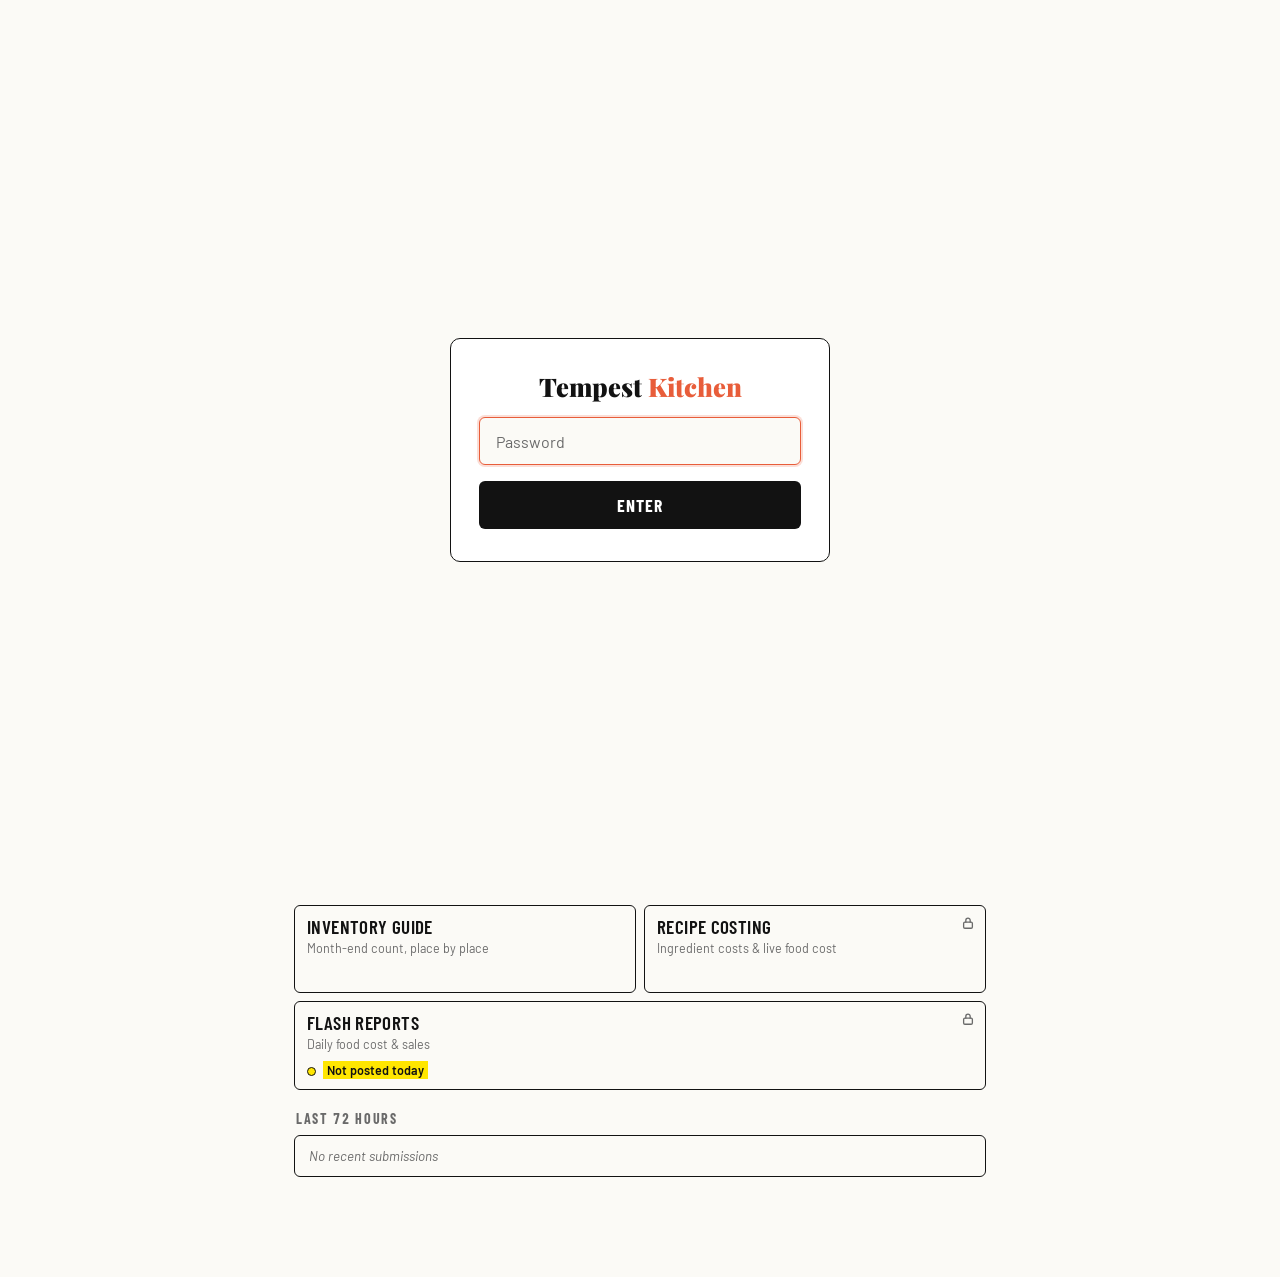
==== commit 5d5543d1: "Inventory Guide: make the home-page tile live early The October count is Saturday, Oct 31. Staff rea" ====
--- a/index.html
+++ b/index.html
@@ -7,24 +7,27 @@
 <meta name="apple-mobile-web-app-status-bar-style" content="default">
 <meta name="theme-color" content="#fbfaf6">
 <title>Tempest Kitchen</title>
-<link rel="stylesheet" href="assets/kitchen.css">
+<link rel="preconnect" href="https://fonts.googleapis.com">
+<link rel="preconnect" href="https://fonts.gstatic.com" crossorigin>
+<link rel="stylesheet" href="https://fonts.googleapis.com/css2?family=Barlow+Condensed:wght@500;600;700&family=Barlow:wght@400;500;600&family=Playfair+Display:wght@700;900&display=swap">
+<link rel="stylesheet" href="assets/kitchen.css?v=2026-09-19">
 <style>
 
   .header{position:sticky;top:0;z-index:100;background:rgba(251,250,246,0.96);backdrop-filter:blur(20px);-webkit-backdrop-filter:blur(20px);border-bottom:3px solid var(--ink);padding:18px 18px 12px;display:flex;align-items:flex-end;justify-content:space-between;gap:12px}
   .header h1{font-size:1.5rem;flex:0 1 auto;text-align:start}
-  .header-date{font-family:'Barlow Condensed',sans-serif;font-size:17px;font-weight:600;letter-spacing:.06em;color:var(--grey);text-transform:uppercase;padding-bottom:2px;white-space:nowrap}
+  .header-date{font-family:var(--font-cond);font-size:17px;font-weight:600;letter-spacing:.06em;color:var(--grey);text-transform:uppercase;padding-bottom:2px;white-space:nowrap}
 
   /* TODAY BOARD */
   .board{padding:14px 14px 0}
   .board-hd{display:flex;justify-content:space-between;align-items:baseline;padding:0 2px 8px}
   .board-hd .h{color:var(--ink)}
-  .board-count{font-family:'Barlow Condensed',sans-serif;font-size:14px;font-weight:600;letter-spacing:.04em;color:var(--grey)}
+  .board-count{font-family:var(--font-cond);font-size:14px;font-weight:600;letter-spacing:.04em;color:var(--grey)}
   .tickets{display:grid;grid-template-columns:repeat(3,minmax(0,1fr));gap:8px}
   .ticket{border:1px solid var(--ink);border-radius:6px;overflow:hidden;min-height:92px;display:flex;flex-direction:column}
   .ticket-bar{height:5px;background:var(--yellow);border-bottom:1px solid var(--ink)}
   .ticket.done .ticket-bar{background:var(--ink)}
   .ticket-body{padding:9px 10px 10px;display:flex;flex-direction:column;gap:3px;flex:1}
-  .ticket-title{font-family:'Barlow Condensed',sans-serif;font-size:16px;font-weight:600;line-height:1.1;letter-spacing:.01em}
+  .ticket-title{font-family:var(--font-cond);font-size:16px;font-weight:600;line-height:1.1;letter-spacing:.01em}
   .ticket-note{font-size:11px;color:var(--grey);line-height:1.2}
   .ticket-meta{font-size:12px;color:var(--grey);line-height:1.2;margin-top:auto;padding-top:4px}
   .ticket.due .ticket-meta{color:var(--ink);font-weight:600;align-self:flex-start;background:var(--yellow);padding:2px 5px;margin-left:-5px;margin-top:auto}
@@ -38,7 +41,7 @@
   .tile:hover{background:var(--press)}
   .tile:active{transform:scale(.99);background:var(--press)}
   .tile.wide{grid-column:1 / -1}
-  .tile-title{font-family:'Barlow Condensed',sans-serif;font-size:19px;font-weight:600;line-height:1.1;letter-spacing:.02em;text-transform:uppercase;padding-right:18px}
+  .tile-title{font-family:var(--font-cond);font-size:19px;font-weight:600;line-height:1.1;letter-spacing:.02em;text-transform:uppercase;padding-right:18px}
   .tile-sub{font-size:12.5px;color:var(--grey);line-height:1.25}
   .tile-status{display:flex;align-items:center;gap:7px;font-size:12.5px;color:var(--ink);margin-top:auto;padding-top:8px;line-height:1.25}
   /* Three states, told apart by fill and ring weight — not by hue. The yellow
@@ -53,7 +56,7 @@
   .tile-status mark{background:var(--yellow);color:var(--ink);padding:1px 4px;font-weight:600}
   .tile.soon{border:1px dashed var(--dash);pointer-events:none;cursor:default}
   .tile.soon .tile-title,.tile.soon .tile-sub{color:var(--faint)}
-  .soon-pill{margin-top:auto;padding-top:8px;font-family:'Barlow Condensed',sans-serif;font-size:12px;font-weight:600;letter-spacing:.1em;text-transform:uppercase;color:var(--faint)}
+  .soon-pill{margin-top:auto;padding-top:8px;font-family:var(--font-cond);font-size:12px;font-weight:600;letter-spacing:.1em;text-transform:uppercase;color:var(--faint)}
   .lock{position:absolute;top:10px;right:10px;color:var(--grey);line-height:0}
 
   /* ACTIVITY */
@@ -61,7 +64,7 @@
   .activity-row{display:grid;grid-template-columns:96px 1fr;gap:10px;align-items:center;min-height:46px;padding:7px 12px;border-top:1px solid var(--hair);font-size:13.5px;color:var(--ink)}
   .activity-row:first-child{border-top:none}
   .activity-row:hover{background:var(--press)}
-  .activity-when{font-family:'Barlow Condensed',sans-serif;font-size:14px;font-weight:600;letter-spacing:.03em;color:var(--grey);text-transform:uppercase;line-height:1.2}
+  .activity-when{font-family:var(--font-cond);font-size:14px;font-weight:600;letter-spacing:.03em;color:var(--grey);text-transform:uppercase;line-height:1.2}
   .activity-what{line-height:1.25;min-width:0}
   .activity-what span{color:var(--grey)}
   .activity-msg{padding:12px 14px;font-size:.84rem;color:var(--grey)}
@@ -73,15 +76,15 @@
   @media (min-width:760px){.header{padding-left:calc((100% - 720px)/2 + 18px);padding-right:calc((100% - 720px)/2 + 18px)}}
 
   /* AUTH GATE */
-  .auth-gate{position:fixed;inset:0;z-index:99999;display:flex;align-items:center;justify-content:center;background:var(--paper);padding:20px;font-family:'Barlow',sans-serif}
+  .auth-gate{position:fixed;inset:0;z-index:99999;display:flex;align-items:center;justify-content:center;background:var(--paper);padding:20px;font-family:var(--font)}
   .auth-gate.unlocked{display:none}
   .auth-card{width:100%;max-width:380px;background:#fff;border:1px solid var(--ink);border-radius:10px;padding:32px 28px;display:flex;flex-direction:column;gap:16px}
-  .auth-title{font-family:'Playfair Display',serif;font-size:1.6rem;font-weight:900;color:var(--ink);text-align:center;line-height:1.2}
+  .auth-title{font-family:var(--font-display);font-size:1.6rem;font-weight:900;color:var(--ink);text-align:center;line-height:1.2}
   .auth-title span{color:var(--tomato)}
-  .auth-input{width:100%;min-height:48px;padding:12px 16px;background:var(--paper);border:1px solid var(--ink);border-radius:6px;color:var(--ink);font-family:'Barlow',sans-serif;font-size:1rem;outline:none;-webkit-appearance:none}
+  .auth-input{width:100%;min-height:48px;padding:12px 16px;background:var(--paper);border:1px solid var(--ink);border-radius:6px;color:var(--ink);font-family:var(--font);font-size:1rem;outline:none;-webkit-appearance:none}
   .auth-input:focus{border-color:var(--tomato);box-shadow:0 0 0 2px rgba(232,93,58,.2)}
   .auth-input::placeholder{color:var(--grey)}
-  .auth-submit{width:100%;min-height:48px;padding:12px 16px;background:var(--ink);border:none;border-radius:6px;color:#fff;font-family:'Barlow Condensed',sans-serif;font-size:1.1rem;font-weight:700;letter-spacing:.06em;text-transform:uppercase;cursor:pointer;-webkit-appearance:none}
+  .auth-submit{width:100%;min-height:48px;padding:12px 16px;background:var(--ink);border:none;border-radius:6px;color:#fff;font-family:var(--font-cond);font-size:1.1rem;font-weight:700;letter-spacing:.06em;text-transform:uppercase;cursor:pointer;-webkit-appearance:none}
   .auth-submit:active{opacity:0.85}
   .auth-error{display:none;color:#b42318;font-size:.85rem;text-align:center;font-weight:500}
   .auth-error.show{display:block}
@@ -224,11 +227,10 @@
 <div class="group">
   <div class="h">Admin</div>
   <div class="tiles">
-    <div class="tile soon">
+    <a class="tile" href="tempest_inventory.html">
       <div class="tile-title">Inventory Guide</div>
-      <div class="tile-sub">Track on-hand par levels</div>
-      <div class="soon-pill">Coming soon</div>
-    </div>
+      <div class="tile-sub">Month-end count, place by place</div>
+    </a>
     <a class="tile" href="tempest_costing.html">
       <span class="lock" aria-label="PIN required"><svg width="14" height="14" viewBox="0 0 16 16" fill="none" stroke="currentColor" stroke-width="1.5" stroke-linecap="round" stroke-linejoin="round"><rect x="3" y="7" width="10" height="7" rx="1.5"/><path d="M5.5 7V5a2.5 2.5 0 0 1 5 0v2"/></svg></span>
       <div class="tile-title">Recipe Costing</div>
--- a/assets/kitchen.css
+++ b/assets/kitchen.css
@@ -9,9 +9,27 @@
 
    Adopted page by page (see docs/page-restyle.md). Only add
    components here when a real page needs them.
+
+   ── How to read this file ──────────────────────────────────
+   This is one file, but it is not one system. Of ~274 screen
+   classes, only about 30 are used by every page — the header,
+   modal, toast, segmented toggle, bottom bar, PIN gate, spinner
+   and manager toggle. The rest are page-private and simply share
+   an address:
+
+       prep + line   task rows, sections, stations, progress, drag
+       orders        par editor, shelf-move, + the shared row bits
+       portion+meat  count rows and the manager add/retire controls
+       flash         vendor rows, report tables, manage-vendors
+       recipes       masthead, card grid, card actions, form modal
+       costing       toolbar, ingredient list, price history
+       notes         category picker, and the filter toggle
+
+   Every section banner below carries a "used by:" line saying
+   which pages actually reference it. Those lines are derived from
+   the markup and the JS, so treat them as a map, not a licence —
+   see the never-delete rule in CLAUDE.md before removing anything.
    ───────────────────────────────────────────────────────────── */
-
-@import url('https://fonts.googleapis.com/css2?family=Barlow+Condensed:wght@500;600;700&family=Barlow:wght@400;500;600&family=Playfair+Display:wght@700;900&display=swap');
 
 *{margin:0;padding:0;box-sizing:border-box;-webkit-tap-highlight-color:transparent}
 /* color-scheme:light is load-bearing, not cosmetic. Without it Chrome's Auto
@@ -25,29 +43,69 @@
       --edge:#8e8c84;
       /* --danger: destructive and error only. Was six loose #b42318 literals.
          Never --tomato: tomato is "the thing you meant to do". */
-      --danger:#b42318}
+      --danger:#b42318;
+      /* Font stacks live here so a fallback is one edit, not 106.
+
+         The condensed fallback is the one that matters. Every uppercase
+         tracked label, chip and button is sized assuming a condensed face,
+         and several sit in tight boxes — the home page's date chip renders
+         at 96px inside an 88px box even with the real font. Measured on
+         that string at 17px/700, against Barlow Condensed:
+
+             Avenir Next Condensed  +9%   (iOS, iPadOS, macOS)
+             Arial Narrow          +15%   (Windows, macOS)
+             sans-serif-condensed  +29%   (Chrome on Android)
+             bare sans-serif       +34%   ← what the stack used to fall to
+
+         So the fallback doesn't prevent every overflow; it turns a 34%
+         blowout into 9% on the devices this kitchen actually uses.
+
+         The @font-face rules are <link>ed from each page's <head> rather
+         than @import-ed here, so they fetch in parallel with this file
+         instead of waiting for it to arrive and parse first. */
+      --font:'Barlow',-apple-system,sans-serif;
+      --font-cond:'Barlow Condensed','Avenir Next Condensed','Arial Narrow',sans-serif-condensed,sans-serif;
+      --font-display:'Playfair Display',Georgia,serif}
 
 /* ── BASE ─────────────────────────────────────────────────── */
+/* used by: every page */
 /* 100px, not 80: .submit-bar/.save-bar measure ~75px and .nb-fab 76px.
    80px left ~5px of slack under the last row. Orders overrides to 144px. */
-body{font-family:'Barlow',-apple-system,sans-serif;background:var(--paper);color:var(--ink);min-height:100vh;padding-bottom:100px;font-variant-numeric:tabular-nums}
+body{font-family:var(--font);background:var(--paper);color:var(--ink);min-height:100vh;padding-bottom:100px;font-variant-numeric:tabular-nums}
 a{color:inherit;text-decoration:none}
+
+/* Keyboard focus. Buttons and links were never given a ring of their own —
+   nothing sets outline:none on them, so they fell through to whatever the
+   browser draws, which differs between Chrome and Safari and is not
+   guaranteed to hold up against cream. This is one explicit ring instead.
+   outline-offset puts it 2px outside the element, on paper, so it stays
+   17.9:1 even around an ink-filled button.
+   Note what this does NOT fix: 29 click-handling <div>/<span> elements are
+   not focusable at all, so no CSS can give them a focus state. That needs
+   tabindex, a role and key handlers - markup work, tracked separately. */
+a:focus-visible,button:focus-visible,[tabindex]:focus-visible{outline:2px solid var(--ink);outline-offset:2px}
 [hidden]{display:none !important}
 
 /* Barlow Condensed uppercase — the label voice of the whole site */
-.h{font-family:'Barlow Condensed',sans-serif;font-size:14px;font-weight:700;letter-spacing:.12em;text-transform:uppercase;color:var(--grey)}
+.h{font-family:var(--font-cond);font-size:14px;font-weight:700;letter-spacing:.12em;text-transform:uppercase;color:var(--grey)}
 
 /* ── HEADER ───────────────────────────────────────────────── */
+/* used by: every page */
 .header{position:sticky;top:0;z-index:100;background:rgba(251,250,246,0.96);backdrop-filter:blur(20px);-webkit-backdrop-filter:blur(20px);border-bottom:3px solid var(--ink);padding:14px 18px 12px}
 .header-row{display:flex;justify-content:space-between;align-items:center;gap:10px;margin-bottom:10px}
-.header h1{font-family:'Playfair Display',serif;font-size:1.4rem;font-weight:900;letter-spacing:-0.01em;line-height:1.1;flex:1;text-align:center}
+.header h1{font-family:var(--font-display);font-size:1.4rem;font-weight:900;letter-spacing:-0.01em;line-height:1.1;flex:1;text-align:center}
 .header h1 span{color:var(--tomato)}
-.home-link{display:inline-flex;align-items:center;justify-content:center;min-height:44px;min-width:44px;padding:0 10px;margin-left:-10px;font-family:'Barlow Condensed',sans-serif;font-size:16px;font-weight:600;letter-spacing:.06em;text-transform:uppercase;color:var(--grey);transition:color 0.15s;flex-shrink:0;white-space:nowrap}
+.home-link{display:inline-flex;align-items:center;justify-content:center;min-height:44px;min-width:44px;padding:0 10px;margin-left:-10px;font-family:var(--font-cond);font-size:16px;font-weight:600;letter-spacing:.06em;text-transform:uppercase;color:var(--grey);transition:color 0.15s;flex-shrink:0;white-space:nowrap}
 .home-link:hover,.home-link:active{color:var(--tomato)}
+/* Centres the header in a 720px column on wide screens. Recipes deliberately
+   opts out — see .rec-page .header in the MASTHEAD section, which wins on
+   specificity (0,2,0 beats 0,1,0) and restores its 40px gutters. That is the
+   only thing keeping the two apart, ~280 lines from each other. */
 @media (min-width:760px){.header{padding-left:calc((100% - 720px)/2 + 18px);padding-right:calc((100% - 720px)/2 + 18px)}}
 
 /* ── BUTTONS ──────────────────────────────────────────────── */
-.new-btn{display:inline-flex;align-items:center;justify-content:center;min-height:44px;padding:0 14px;background:var(--tomato);border:1px solid var(--tomato);border-radius:6px;color:#fff;font-family:'Barlow Condensed',sans-serif;font-size:1rem;font-weight:700;letter-spacing:.06em;text-transform:uppercase;cursor:pointer;flex-shrink:0;white-space:nowrap}
+/* used by: notes, recipes */
+.new-btn{display:inline-flex;align-items:center;justify-content:center;min-height:44px;padding:0 14px;background:var(--tomato);border:1px solid var(--tomato);border-radius:6px;color:#fff;font-family:var(--font-cond);font-size:1rem;font-weight:700;letter-spacing:.06em;text-transform:uppercase;cursor:pointer;flex-shrink:0;white-space:nowrap}
 .new-btn:active{opacity:0.85}
 
 /* ── SEGMENTED TOGGLE — one control, three class names ─────
@@ -57,25 +115,27 @@
    stay; only one set of rules describes them.
    Active state is an ink fill, never a hue. ─────────────────── */
 .filter-toggle,.mode-toggle,.shift-toggle,.guide-toggle{display:flex;background:var(--paper);border:1px solid var(--ink);border-radius:6px;overflow:hidden}
-.filter-btn,.mode-btn,.shift-btn,.guide-btn,.view-toggle button{flex:1;min-height:40px;padding:9px;text-align:center;font-family:'Barlow Condensed',sans-serif;font-size:0.95rem;font-weight:600;letter-spacing:.08em;text-transform:uppercase;background:transparent;color:var(--grey);cursor:pointer}
+.filter-btn,.mode-btn,.shift-btn,.guide-btn,.view-toggle button{flex:1;min-height:40px;padding:9px;text-align:center;font-family:var(--font-cond);font-size:0.95rem;font-weight:600;letter-spacing:.08em;text-transform:uppercase;background:transparent;color:var(--grey);cursor:pointer}
 /* joined variant: the container carries the border */
 .filter-btn,.mode-btn,.shift-btn,.guide-btn{border:none}
 .filter-btn+.filter-btn,.mode-btn+.mode-btn,.shift-btn+.shift-btn,.guide-btn+.guide-btn{border-left:1px solid var(--ink)}
 .filter-btn.active,.mode-btn.active,.shift-btn.active,.guide-btn.active,.view-toggle button.active{background:var(--ink);border-color:var(--ink);color:var(--paper)}
 
 /* ── EMPTY / LOADING ──────────────────────────────────────── */
+/* used by: every tool page */
 .empty{text-align:center;color:var(--grey);padding:60px 20px;font-size:0.9rem;font-style:italic}
 .loading{display:flex;flex-direction:column;align-items:center;padding:80px 20px;color:var(--grey)}
 .spinner{width:30px;height:30px;border:3px solid var(--hair);border-top-color:var(--tomato);border-radius:50%;animation:spin 0.8s linear infinite;margin-bottom:14px}
 @keyframes spin{to{transform:rotate(360deg)}}
 
 /* ── MODAL ────────────────────────────────────────────────── */
+/* used by: every tool page — except .cat-picker/.cat-opt, which are notes only */
 .modal-bg{display:none;position:fixed;inset:0;background:rgba(0,0,0,0.7);z-index:300;align-items:center;justify-content:center;padding:16px}
 .modal-bg.show{display:flex}
 .modal{background:var(--paper);border:1px solid var(--ink);border-radius:10px;padding:22px;width:100%;max-width:380px;max-height:90vh;overflow-y:auto}
-.modal h3{font-family:'Playfair Display',serif;font-size:1.2rem;font-weight:900;letter-spacing:-0.01em;margin-bottom:14px}
-.modal label{display:block;font-family:'Barlow Condensed',sans-serif;font-size:13px;font-weight:700;text-transform:uppercase;letter-spacing:.12em;color:var(--grey);margin-bottom:7px}
-.modal textarea,.modal select,.modal input[type="tel"],.modal input[type="text"]{width:100%;padding:11px;background:var(--paper);border:1px solid var(--ink);border-radius:6px;color:var(--ink);font-family:'Barlow',sans-serif;font-size:0.95rem;outline:none;-webkit-appearance:none;appearance:none}
+.modal h3{font-family:var(--font-display);font-size:1.2rem;font-weight:900;letter-spacing:-0.01em;margin-bottom:14px}
+.modal label{display:block;font-family:var(--font-cond);font-size:13px;font-weight:700;text-transform:uppercase;letter-spacing:.12em;color:var(--grey);margin-bottom:7px}
+.modal textarea,.modal select,.modal input[type="tel"],.modal input[type="text"]{width:100%;padding:11px;background:var(--paper);border:1px solid var(--ink);border-radius:6px;color:var(--ink);font-family:var(--font);font-size:0.95rem;outline:none;-webkit-appearance:none;appearance:none}
 .modal textarea{margin-bottom:16px;resize:vertical;min-height:96px}
 .modal select{margin-bottom:16px}
 .modal input[type="tel"],.modal input[type="text"]{min-height:44px;margin-bottom:8px}
@@ -86,7 +146,7 @@
 .modal-err{display:none;color:var(--danger);font-size:0.83rem;font-weight:600;margin-bottom:12px}
 .modal-err.show{display:block}
 .modal-btns{display:flex;gap:10px}
-.modal-btn{flex:1;padding:12px;min-height:48px;border:1px solid var(--ink);border-radius:6px;font-family:'Barlow Condensed',sans-serif;font-size:1rem;font-weight:700;letter-spacing:.06em;text-transform:uppercase;cursor:pointer}
+.modal-btn{flex:1;padding:12px;min-height:48px;border:1px solid var(--ink);border-radius:6px;font-family:var(--font-cond);font-size:1rem;font-weight:700;letter-spacing:.06em;text-transform:uppercase;cursor:pointer}
 .modal-btn.cancel{background:var(--paper);color:var(--ink)}
 .modal-btn.cancel:active{background:var(--press)}
 .modal-btn.save{background:var(--tomato);border-color:var(--tomato);color:#fff}
@@ -98,12 +158,12 @@
    Notes calls the chip .cat-opt, Prep's staff-note modal calls it
    .nb-cat. One control, one rule. ─────────────────────────── */
 .cat-picker,.nb-cats{display:flex;flex-wrap:wrap;gap:8px;margin-bottom:16px}
-.cat-opt,.nb-cat{padding:9px 12px;min-height:44px;display:flex;align-items:center;gap:5px;background:var(--paper);border:1px solid var(--edge);border-radius:6px;color:var(--ink);font-family:'Barlow',sans-serif;font-size:0.85rem;font-weight:600;cursor:pointer}
+.cat-opt,.nb-cat{padding:9px 12px;min-height:44px;display:flex;align-items:center;gap:5px;background:var(--paper);border:1px solid var(--edge);border-radius:6px;color:var(--ink);font-family:var(--font);font-size:0.85rem;font-weight:600;cursor:pointer}
 .cat-opt:active,.nb-cat:active{background:var(--press)}
 .cat-opt.sel,.nb-cat.sel{background:var(--ink);border-color:var(--ink);color:var(--paper)}
 
 /* ── TOAST — ink says saved, tomato says failed ───────────── */
-.toast{position:fixed;bottom:30px;left:50%;transform:translateX(-50%);background:var(--ink);color:var(--paper);padding:11px 22px;border-radius:6px;font-family:'Barlow Condensed',sans-serif;font-size:1rem;font-weight:600;letter-spacing:.06em;text-transform:uppercase;opacity:0;transition:opacity 0.3s;pointer-events:none;z-index:400;box-shadow:0 4px 20px rgba(0,0,0,0.22)}
+.toast{position:fixed;bottom:30px;left:50%;transform:translateX(-50%);background:var(--ink);color:var(--paper);padding:11px 22px;border-radius:6px;font-family:var(--font-cond);font-size:1rem;font-weight:600;letter-spacing:.06em;text-transform:uppercase;opacity:0;transition:opacity 0.3s;pointer-events:none;z-index:400;box-shadow:0 4px 20px rgba(0,0,0,0.22)}
 .toast.show{opacity:1}
 /* Flash's JS sets .err, Notes' and Counts' set .error. Both names
    must keep working or a failure renders as a success. */
@@ -112,12 +172,13 @@
 .toast.err,.toast.error{background:var(--danger);color:#fff}
 
 /* ── MANAGER MODE ─────────────────────────────────────────── */
-.mgr-toggle{display:flex;align-items:center;gap:8px;font-family:'Barlow Condensed',sans-serif;font-size:14px;font-weight:600;letter-spacing:.1em;text-transform:uppercase;color:var(--grey);min-height:44px;flex-shrink:0}
+/* used by: every tool page except costing and flash */
+.mgr-toggle{display:flex;align-items:center;gap:8px;font-family:var(--font-cond);font-size:14px;font-weight:600;letter-spacing:.1em;text-transform:uppercase;color:var(--grey);min-height:44px;flex-shrink:0}
 .mgr-switch{width:40px;height:22px;border-radius:11px;background:var(--paper);border:1px solid var(--ink);position:relative;cursor:pointer;transition:background 0.2s}
 .mgr-switch .knob{width:16px;height:16px;border-radius:50%;background:var(--ink);position:absolute;top:2px;left:2px;transition:left 0.2s,background 0.2s}
 .mgr-switch.on{background:var(--ink)}
 .mgr-switch.on .knob{background:var(--paper);left:20px}
-.mgr-edit-btn,.mgr-delete-btn{min-height:40px;min-width:44px;display:inline-flex;align-items:center;justify-content:center;background:transparent;border:1px solid var(--ink);border-radius:6px;cursor:pointer;font-family:'Barlow Condensed',sans-serif;font-size:0.95rem;font-weight:600;letter-spacing:.06em;text-transform:uppercase;padding:0 12px}
+.mgr-edit-btn,.mgr-delete-btn{min-height:40px;min-width:44px;display:inline-flex;align-items:center;justify-content:center;background:transparent;border:1px solid var(--ink);border-radius:6px;cursor:pointer;font-family:var(--font-cond);font-size:0.95rem;font-weight:600;letter-spacing:.06em;text-transform:uppercase;padding:0 12px}
 .mgr-edit-btn{color:var(--ink)}
 .mgr-edit-btn:active{background:var(--press)}
 .mgr-delete-btn{color:var(--danger);border-color:rgba(180,35,24,0.5)}
@@ -130,15 +191,16 @@
    ═══════════════════════════════════════════════════════════ */
 
 /* ── DATE / NAME / INTRO BARS ─────────────────────────────── */
+/* used by: portion, meat, orders — .date-bar also flash, line, prep */
 .date-bar{display:flex;justify-content:space-between;align-items:center;padding:10px 18px;border-bottom:1px solid var(--hair)}
-.date-display{font-family:'Barlow Condensed',sans-serif;font-size:1.05rem;font-weight:700;letter-spacing:.04em;text-transform:uppercase}
-.date-sub{font-family:'Barlow Condensed',sans-serif;font-size:14px;font-weight:600;letter-spacing:.1em;text-transform:uppercase;color:var(--grey)}
+.date-display{font-family:var(--font-cond);font-size:1.05rem;font-weight:700;letter-spacing:.04em;text-transform:uppercase}
+.date-sub{font-family:var(--font-cond);font-size:14px;font-weight:600;letter-spacing:.1em;text-transform:uppercase;color:var(--grey)}
 
 .name-bar{display:flex;align-items:center;gap:10px;padding:10px 18px;border-bottom:1px solid var(--hair);background:var(--press)}
-.name-bar label{font-family:'Barlow Condensed',sans-serif;font-size:14px;font-weight:700;letter-spacing:.1em;text-transform:uppercase;color:var(--grey);white-space:nowrap}
+.name-bar label{font-family:var(--font-cond);font-size:14px;font-weight:700;letter-spacing:.1em;text-transform:uppercase;color:var(--grey);white-space:nowrap}
 /* chevron is inline SVG — its fill is hard-coded, so it must be
    restated in the new grey or it reads as the old dark-theme muted */
-.name-bar select{flex:1;min-height:44px;padding:8px 12px;padding-right:28px;background:var(--paper);border:1px solid var(--ink);border-radius:6px;color:var(--ink);font-family:'Barlow',sans-serif;font-size:0.95rem;outline:none;appearance:none;-webkit-appearance:none;background-image:url("data:image/svg+xml,%3Csvg xmlns='http://www.w3.org/2000/svg' width='10' height='10'%3E%3Cpath d='M0 2l5 5 5-5' fill='%236a6a6a'/%3E%3C/svg%3E");background-repeat:no-repeat;background-position:right 12px center}
+.name-bar select{flex:1;min-height:44px;padding:8px 12px;padding-right:28px;background:var(--paper);border:1px solid var(--ink);border-radius:6px;color:var(--ink);font-family:var(--font);font-size:0.95rem;outline:none;appearance:none;-webkit-appearance:none;background-image:url("data:image/svg+xml,%3Csvg xmlns='http://www.w3.org/2000/svg' width='10' height='10'%3E%3Cpath d='M0 2l5 5 5-5' fill='%236a6a6a'/%3E%3C/svg%3E");background-repeat:no-repeat;background-position:right 12px center}
 .name-bar select:focus{border-color:var(--tomato);box-shadow:0 0 0 2px rgba(232,93,58,.2)}
 
 .intro{padding:9px 18px;font-size:0.82rem;color:var(--grey);border-bottom:1px solid var(--hair);line-height:1.4}
@@ -146,9 +208,10 @@
 /* ── CATEGORY HEADER — paper and a hairline, not a tinted band.
    Same voice as the .h section headings on the home page. ──── */
 .cat-header{padding:14px 18px 8px;background:var(--paper);border-bottom:1px solid var(--ink);border-top:1px solid var(--hair)}
-.cat-label{font-family:'Barlow Condensed',sans-serif;font-size:14px;font-weight:700;letter-spacing:.12em;text-transform:uppercase;color:var(--grey)}
+.cat-label{font-family:var(--font-cond);font-size:14px;font-weight:700;letter-spacing:.12em;text-transform:uppercase;color:var(--grey)}
 
 /* ── COUNT ROWS ───────────────────────────────────────────── */
+/* used by: portion, meat */
 .count-row{display:flex;align-items:center;gap:12px;padding:10px 18px;border-bottom:1px solid var(--hair);min-height:56px}
 .count-info{flex:1;min-width:0}
 .count-name{font-size:0.95rem;font-weight:500;line-height:1.25}
@@ -159,13 +222,13 @@
    boxes are still EMPTY. Filled = ink border + press fill, so it
    reads by weight and fill rather than hue. Inputs don't inherit
    font or numeric settings, so both are restated here. */
-.count-input{width:118px;min-height:44px;padding:8px 10px;background:var(--paper);border:1px solid var(--edge);border-radius:6px;color:var(--ink);font-family:'Barlow',sans-serif;font-size:0.95rem;font-variant-numeric:tabular-nums;text-align:center;outline:none;flex-shrink:0;-webkit-appearance:none;appearance:none}
-.count-input::placeholder{color:var(--faint)}
+.count-input{width:118px;min-height:44px;padding:8px 10px;background:var(--paper);border:1px solid var(--edge);border-radius:6px;color:var(--ink);font-family:var(--font);font-size:0.95rem;font-variant-numeric:tabular-nums;text-align:center;outline:none;flex-shrink:0;-webkit-appearance:none;appearance:none}
+.count-input::placeholder{color:var(--grey)}
 .count-input:focus{border-color:var(--tomato);box-shadow:0 0 0 2px rgba(232,93,58,.2)}
 .count-input.filled{border:1.5px solid var(--ink);background:var(--press);font-weight:600}
 
-.count-value{width:118px;min-height:44px;padding:8px 10px;color:var(--ink);font-family:'Barlow',sans-serif;font-size:0.95rem;font-variant-numeric:tabular-nums;font-weight:600;text-align:center;flex-shrink:0;display:flex;align-items:center;justify-content:center}
-.count-value.blank{color:var(--faint);font-weight:400}
+.count-value{width:118px;min-height:44px;padding:8px 10px;color:var(--ink);font-family:var(--font);font-size:0.95rem;font-variant-numeric:tabular-nums;font-weight:600;text-align:center;flex-shrink:0;display:flex;align-items:center;justify-content:center}
+.count-value.blank{color:var(--grey);font-weight:400}
 
 /* separated variant: a full-width bar, so each button is outlined */
 .view-toggle{display:flex;gap:8px;padding:10px 18px;border-bottom:1px solid var(--hair);background:var(--press)}
@@ -182,9 +245,9 @@
 .submit-bar,.save-bar{position:fixed;bottom:0;left:0;right:0;padding:12px 18px;background:rgba(251,250,246,0.96);backdrop-filter:blur(20px);-webkit-backdrop-filter:blur(20px);border-top:3px solid var(--ink);display:flex;gap:12px;align-items:center;z-index:150}
 .submit-summary,.save-summary{flex:1;font-size:0.85rem;color:var(--grey);min-width:0}
 .submit-summary strong,.save-summary b{color:var(--ink);font-weight:600}
-.submit-btn,.save-btn{padding:12px 28px;min-height:48px;background:var(--tomato);border:1px solid var(--tomato);border-radius:6px;color:#fff;font-family:'Barlow Condensed',sans-serif;font-size:1rem;font-weight:700;letter-spacing:.06em;text-transform:uppercase;cursor:pointer;flex-shrink:0;white-space:nowrap}
+.submit-btn,.save-btn{padding:12px 28px;min-height:48px;background:var(--tomato);border:1px solid var(--tomato);border-radius:6px;color:#fff;font-family:var(--font-cond);font-size:1rem;font-weight:700;letter-spacing:.06em;text-transform:uppercase;cursor:pointer;flex-shrink:0;white-space:nowrap}
 .submit-btn:active,.save-btn:active{opacity:0.85}
-.submit-btn:disabled,.save-btn:disabled{background:var(--hair);border-color:var(--hair);color:var(--faint);cursor:default;opacity:1}
+.submit-btn:disabled,.save-btn:disabled{background:var(--hair);border-color:var(--hair);color:var(--grey);cursor:default;opacity:1}
 @media (min-width:760px){.submit-bar,.save-bar{padding-left:calc((100% - 720px)/2 + 18px);padding-right:calc((100% - 720px)/2 + 18px)}}
 
 /* toast clears the fixed bottom bar on these pages */
@@ -193,13 +256,14 @@
 .toast.success{background:var(--ink);color:var(--paper)}
 
 /* ── MANAGER-ONLY CONTROLS ────────────────────────────────── */
+/* used by: portion, meat, recipes */
 .row-mgr-actions{display:none;gap:6px;flex-shrink:0}
 .manager-mode .row-mgr-actions{display:flex}
-.mgr-retire-btn{min-width:52px;min-height:44px;display:flex;align-items:center;justify-content:center;background:transparent;border:1px solid rgba(232,93,58,0.5);border-radius:6px;color:var(--tomato);font-family:'Barlow Condensed',sans-serif;font-size:0.95rem;font-weight:600;letter-spacing:.06em;text-transform:uppercase;cursor:pointer;padding:0 8px}
+.mgr-retire-btn{min-width:52px;min-height:44px;display:flex;align-items:center;justify-content:center;background:transparent;border:1px solid rgba(232,93,58,0.5);border-radius:6px;color:var(--tomato);font-family:var(--font-cond);font-size:0.95rem;font-weight:600;letter-spacing:.06em;text-transform:uppercase;cursor:pointer;padding:0 8px}
 .mgr-retire-btn:active{background:rgba(232,93,58,0.10)}
 .mgr-add-bar{display:none;padding:12px 18px;border-bottom:1px solid var(--hair)}
 .manager-mode .mgr-add-bar{display:block}
-.mgr-add-btn{width:100%;min-height:44px;padding:10px;background:transparent;border:1px dashed var(--dash);border-radius:6px;color:var(--ink);font-family:'Barlow Condensed',sans-serif;font-size:1rem;font-weight:600;letter-spacing:.06em;text-transform:uppercase;cursor:pointer}
+.mgr-add-btn{width:100%;min-height:44px;padding:10px;background:transparent;border:1px dashed var(--dash);border-radius:6px;color:var(--ink);font-family:var(--font-cond);font-size:1rem;font-weight:600;letter-spacing:.06em;text-transform:uppercase;cursor:pointer}
 .mgr-add-btn:active{background:var(--press)}
 
 /* ═══════════════════════════════════════════════════════════
@@ -211,41 +275,44 @@
 /* ── FULL-SCREEN PIN GATE ─────────────────────────────────────
    Sits over everything at z-index 1000 and must be fully opaque
    paper — the financials are behind it. ───────────────────── */
+/* used by: costing, flash */
 .gate{position:fixed;inset:0;z-index:1000;background:var(--paper);display:flex;flex-direction:column;align-items:center;justify-content:center;padding:30px;text-align:center}
 .gate.hide{display:none}
-.gate h2{font-family:'Playfair Display',serif;font-size:1.6rem;font-weight:900;letter-spacing:-0.01em;line-height:1.15;margin-bottom:6px}
+.gate h2{font-family:var(--font-display);font-size:1.6rem;font-weight:900;letter-spacing:-0.01em;line-height:1.15;margin-bottom:6px}
 .gate p{color:var(--grey);font-size:0.9rem;line-height:1.4;max-width:320px;margin-bottom:22px}
-.gate .pin-input{width:180px;min-height:56px;padding:12px;background:var(--paper);border:1px solid var(--ink);border-radius:6px;color:var(--ink);font-family:'Barlow',sans-serif;font-size:1.5rem;outline:none;-webkit-appearance:none;appearance:none}
+.gate .pin-input{width:180px;min-height:56px;padding:12px;background:var(--paper);border:1px solid var(--ink);border-radius:6px;color:var(--ink);font-family:var(--font);font-size:1.5rem;outline:none;-webkit-appearance:none;appearance:none}
 .gate .pin-input:focus{border-color:var(--tomato);box-shadow:0 0 0 2px rgba(232,93,58,.2)}
 .gate-err{display:none;color:var(--danger);font-size:0.85rem;font-weight:600;margin-top:14px}
 .gate-err.show{display:block}
 .gate-btns{display:flex;gap:10px;margin-top:20px}
-.gate-btn{padding:11px 20px;min-height:48px;display:inline-flex;align-items:center;justify-content:center;border:1px solid var(--ink);border-radius:6px;font-family:'Barlow Condensed',sans-serif;font-size:1rem;font-weight:700;letter-spacing:.06em;text-transform:uppercase;cursor:pointer;white-space:nowrap}
+.gate-btn{padding:11px 20px;min-height:48px;display:inline-flex;align-items:center;justify-content:center;border:1px solid var(--ink);border-radius:6px;font-family:var(--font-cond);font-size:1rem;font-weight:700;letter-spacing:.06em;text-transform:uppercase;cursor:pointer;white-space:nowrap}
 .gate-btn.go{background:var(--tomato);border-color:var(--tomato);color:#fff}
 .gate-btn.go:active{opacity:0.85}
 .gate-btn.back{background:var(--paper);color:var(--ink)}
 .gate-btn.back:active{background:var(--press)}
 
 /* ── HEADER EXTRAS ────────────────────────────────────────── */
-.lock-tag{display:flex;align-items:center;gap:5px;flex-shrink:0;white-space:nowrap;font-family:'Barlow Condensed',sans-serif;font-size:14px;font-weight:600;letter-spacing:.08em;text-transform:uppercase;color:var(--grey)}
-.manage-btn,.manage-sections-btn{display:block;margin:10px auto 0;min-height:40px;padding:8px 12px;background:var(--paper);border:1px solid var(--ink);border-radius:6px;color:var(--ink);font-family:'Barlow Condensed',sans-serif;font-size:0.9rem;font-weight:600;letter-spacing:.06em;text-transform:uppercase;cursor:pointer;white-space:nowrap}
+/* used by: mixed — .lock-tag costing/flash, .manage-btn flash, .manage-sections-btn prep/line */
+.lock-tag{display:flex;align-items:center;gap:5px;flex-shrink:0;white-space:nowrap;font-family:var(--font-cond);font-size:14px;font-weight:600;letter-spacing:.08em;text-transform:uppercase;color:var(--grey)}
+.manage-btn,.manage-sections-btn{display:block;margin:10px auto 0;min-height:40px;padding:8px 12px;background:var(--paper);border:1px solid var(--ink);border-radius:6px;color:var(--ink);font-family:var(--font-cond);font-size:0.9rem;font-weight:600;letter-spacing:.06em;text-transform:uppercase;cursor:pointer;white-space:nowrap}
 .manage-btn:active,.manage-sections-btn:active{background:var(--press)}
 /* Prep's variant is hidden until manager mode; its JS sets an inline
    display, which wins over this. */
 .manage-sections-btn{display:none}
 
 /* ── DATE STEPPER ─────────────────────────────────────────── */
+/* used by: flash, prep, line */
 .date-left{display:flex;align-items:center;gap:10px;min-width:0}
 .date-info{text-align:center;min-width:0}
 .date-arrow{width:36px;height:36px;flex-shrink:0;display:flex;align-items:center;justify-content:center;background:var(--paper);border:1px solid var(--ink);border-radius:6px;color:var(--ink);font-size:0.85rem;cursor:pointer}
 .date-arrow:active{background:var(--ink);color:var(--paper)}
-.day-display{font-family:'Barlow Condensed',sans-serif;font-size:12px;font-weight:700;letter-spacing:.1em;text-transform:uppercase;color:var(--tomato)}
-.date-today{font-family:'Barlow Condensed',sans-serif;font-size:13px;font-weight:600;letter-spacing:.06em;text-transform:uppercase;color:var(--grey);text-align:right;text-decoration:underline;cursor:pointer;flex-shrink:0}
+.day-display{font-family:var(--font-cond);font-size:12px;font-weight:700;letter-spacing:.1em;text-transform:uppercase;color:var(--tomato)}
+.date-today{font-family:var(--font-cond);font-size:13px;font-weight:600;letter-spacing:.06em;text-transform:uppercase;color:var(--grey);text-align:right;text-decoration:underline;cursor:pointer;flex-shrink:0}
 
 /* ── KPI ROW — .summary on entry, .rmonth-kpi in the reports ── */
 .summary,.rmonth-kpi{display:flex;gap:10px;padding:14px 18px;background:var(--paper);border-bottom:1px solid var(--hair)}
 .stat{flex:1;min-width:0;text-align:center}
-.stat-label{font-family:'Barlow Condensed',sans-serif;font-size:12px;font-weight:700;letter-spacing:.1em;text-transform:uppercase;color:var(--grey);margin-bottom:4px}
+.stat-label{font-family:var(--font-cond);font-size:12px;font-weight:700;letter-spacing:.1em;text-transform:uppercase;color:var(--grey);margin-bottom:4px}
 .stat-val{font-size:1.2rem;font-weight:700;line-height:1.15;font-variant-numeric:tabular-nums}
 .stat-val.pct{color:var(--tomato)}
 /* month-to-date food cost — the figure the home tile also surfaces.
@@ -255,6 +322,7 @@
 .stat-sub{font-size:11px;line-height:1.2;color:var(--grey);margin-top:2px}
 
 /* ── VENDOR / SALES ROWS ──────────────────────────────────── */
+/* used by: flash */
 .flash-row{display:flex;align-items:center;gap:10px;min-height:56px;padding:9px 18px;border-bottom:1px solid var(--hair)}
 .flash-row.sales{background:var(--press);border-top:1px solid var(--ink)}
 .vname{flex:1;min-width:0;font-size:0.9rem;font-weight:500;white-space:nowrap;overflow:hidden;text-overflow:ellipsis}
@@ -269,39 +337,41 @@
 .money-wrap.filled{border:1.5px solid var(--ink);background:var(--press)}
 .money-wrap .dollar{color:var(--grey);font-size:0.85rem}
 .money-wrap.filled .dollar{color:var(--ink)}
-.money-input{flex:1;min-width:0;min-height:44px;padding:9px 0;background:transparent;border:none;outline:none;color:var(--ink);font-family:'Barlow',sans-serif;font-size:0.95rem;font-weight:600;font-variant-numeric:tabular-nums;text-align:right}
-.money-input::placeholder{color:var(--faint);font-weight:400}
+.money-input{flex:1;min-width:0;min-height:44px;padding:9px 0;background:transparent;border:none;outline:none;color:var(--ink);font-family:var(--font);font-size:0.95rem;font-weight:600;font-variant-numeric:tabular-nums;text-align:right}
+.money-input::placeholder{color:var(--grey);font-weight:400}
 
 .entered-bar{display:flex;align-items:center;gap:10px;padding:10px 18px;border-bottom:1px solid var(--hair)}
-.entered-bar label{font-family:'Barlow Condensed',sans-serif;font-size:14px;font-weight:700;letter-spacing:.1em;text-transform:uppercase;color:var(--grey);white-space:nowrap}
-.entered-bar input{flex:1;min-width:0;min-height:44px;padding:9px 10px;background:var(--paper);border:1px solid var(--ink);border-radius:6px;color:var(--ink);font-family:'Barlow',sans-serif;font-size:0.9rem;outline:none;-webkit-appearance:none;appearance:none}
+.entered-bar label{font-family:var(--font-cond);font-size:14px;font-weight:700;letter-spacing:.1em;text-transform:uppercase;color:var(--grey);white-space:nowrap}
+.entered-bar input{flex:1;min-width:0;min-height:44px;padding:9px 10px;background:var(--paper);border:1px solid var(--ink);border-radius:6px;color:var(--ink);font-family:var(--font);font-size:0.9rem;outline:none;-webkit-appearance:none;appearance:none}
 .entered-bar input:focus{border-color:var(--tomato);box-shadow:0 0 0 2px rgba(232,93,58,.2)}
-.entered-bar input::placeholder{color:var(--faint)}
+.entered-bar input::placeholder{color:var(--grey)}
 
 /* ── REPORT TABLES ────────────────────────────────────────────
    Paper ground, hairline row rules, no fills. .rscroll owns the
    horizontal scroll so the page body never scrolls sideways. ── */
+/* used by: flash */
 .rsection{padding:16px 0 4px;border-bottom:1px solid var(--hair)}
-.rsection-title{font-family:'Barlow Condensed',sans-serif;font-size:14px;font-weight:700;letter-spacing:.12em;text-transform:uppercase;color:var(--grey);padding:0 18px 10px}
+.rsection-title{font-family:var(--font-cond);font-size:14px;font-weight:700;letter-spacing:.12em;text-transform:uppercase;color:var(--grey);padding:0 18px 10px}
 .rscroll{overflow-x:auto;-webkit-overflow-scrolling:touch}
 .rtable{min-width:100%;border-collapse:collapse;background:var(--paper);font-size:0.78rem;font-variant-numeric:tabular-nums;white-space:nowrap}
 .rtable th,.rtable td{padding:7px 12px;text-align:right;border-bottom:1px solid var(--hair)}
-.rtable th{background:var(--paper);border-bottom:1px solid var(--ink);font-family:'Barlow Condensed',sans-serif;font-size:12px;font-weight:700;letter-spacing:.1em;text-transform:uppercase;color:var(--grey)}
+.rtable th{background:var(--paper);border-bottom:1px solid var(--ink);font-family:var(--font-cond);font-size:12px;font-weight:700;letter-spacing:.1em;text-transform:uppercase;color:var(--grey)}
 .rtable td.l,.rtable th.l{text-align:left}
 /* totals earn a 2px ink rule, not a fill */
 .rtable tr.total td{font-weight:700;border-top:2px solid var(--ink);border-bottom:none}
 .rempty{padding:36px 20px;text-align:center;font-size:0.9rem;font-style:italic;color:var(--grey)}
 
 /* ── MANAGE VENDORS ───────────────────────────────────────── */
-.nb-label{font-family:'Barlow Condensed',sans-serif;font-size:13px;font-weight:700;letter-spacing:.12em;text-transform:uppercase;color:var(--grey);margin:14px 0 7px}
+/* used by: flash */
+.nb-label{font-family:var(--font-cond);font-size:13px;font-weight:700;letter-spacing:.12em;text-transform:uppercase;color:var(--grey);margin:14px 0 7px}
 .vrow{display:flex;align-items:center;gap:7px;padding:7px 0;border-bottom:1px solid var(--hair)}
 .vrow.retired .vname-input{opacity:0.5}
 .vmove{display:flex;flex-direction:column;gap:2px;flex-shrink:0}
 .vmini{width:26px;height:17px;padding:0;background:var(--paper);border:1px solid var(--ink);border-radius:3px;color:var(--ink);font-size:0.6rem;line-height:1;cursor:pointer}
 .vmini:active{background:var(--ink);color:var(--paper)}
-.vname-input{flex:1;min-width:0;min-height:40px;padding:8px;background:var(--paper);border:1px solid var(--edge);border-radius:6px;color:var(--ink);font-family:'Barlow',sans-serif;font-size:0.88rem;outline:none;-webkit-appearance:none;appearance:none}
+.vname-input{flex:1;min-width:0;min-height:40px;padding:8px;background:var(--paper);border:1px solid var(--edge);border-radius:6px;color:var(--ink);font-family:var(--font);font-size:0.88rem;outline:none;-webkit-appearance:none;appearance:none}
 .vname-input:focus{border-color:var(--tomato);box-shadow:0 0 0 2px rgba(232,93,58,.2)}
-.vretire{flex-shrink:0;min-height:36px;padding:7px 9px;background:transparent;border:1px solid rgba(232,93,58,0.5);border-radius:6px;color:var(--tomato);font-family:'Barlow Condensed',sans-serif;font-size:0.85rem;font-weight:600;letter-spacing:.06em;text-transform:uppercase;white-space:nowrap;cursor:pointer}
+.vretire{flex-shrink:0;min-height:36px;padding:7px 9px;background:transparent;border:1px solid rgba(232,93,58,0.5);border-radius:6px;color:var(--tomato);font-family:var(--font-cond);font-size:0.85rem;font-weight:600;letter-spacing:.06em;text-transform:uppercase;white-space:nowrap;cursor:pointer}
 .vretire:active{background:rgba(232,93,58,0.10)}
 .vretire.restore{color:var(--ink);border-color:var(--ink)}
 .vretire.restore:active{background:var(--press)}
@@ -316,10 +386,14 @@
    ═══════════════════════════════════════════════════════════ */
 
 /* ── MASTHEAD ─────────────────────────────────────────────── */
+/* used by: recipes */
 /* the old tomato gradient wash is dropped — flat paper, and the
    3px ink rule that every other page's header carries */
+/* Overrides the 720px-column rule in the HEADER section by specificity, not
+   source order: recipes is the one desktop-first page and keeps 40px gutters
+   and a non-sticky masthead. Do not weaken this selector. */
 .rec-page .header{position:static;padding:40px 40px 20px;border-bottom:3px solid var(--ink);background:var(--paper);backdrop-filter:none;-webkit-backdrop-filter:none}
-.rec-page .header h1{font-family:'Playfair Display',serif;font-size:2.4rem;font-weight:900;letter-spacing:-0.02em;line-height:1.05;flex:none;text-align:left}
+.rec-page .header h1{font-family:var(--font-display);font-size:2.4rem;font-weight:900;letter-spacing:-0.02em;line-height:1.05;flex:none;text-align:left}
 .rec-page .header h1 span{color:var(--tomato)}
 .rec-page .header p{color:var(--grey);font-size:0.95rem;margin-top:2px}
 .rec-page .home-link{margin-bottom:8px}
@@ -329,13 +403,14 @@
 .status-bar{display:flex;align-items:center;gap:10px;margin-top:16px}
 /* the dot no longer pulses — it was decorative motion reading as a
    live connection signal */
-.status-dot{width:8px;height:8px;border-radius:50%;background:var(--faint);flex-shrink:0}
-.status-text{font-family:'Barlow Condensed',sans-serif;font-size:14px;font-weight:600;letter-spacing:.1em;text-transform:uppercase;color:var(--grey)}
+.status-dot{width:8px;height:8px;border-radius:50%;background:var(--edge);flex-shrink:0}
+.status-text{font-family:var(--font-cond);font-size:14px;font-weight:600;letter-spacing:.1em;text-transform:uppercase;color:var(--grey)}
 
 /* ── CONTROLS ─────────────────────────────────────────────── */
+/* used by: recipes */
 .controls{display:flex;gap:12px;padding:20px 40px;flex-wrap:wrap;align-items:center}
-.search-box,.search{flex:1;min-width:200px;min-height:44px;padding:10px 16px;background:var(--paper);border:1px solid var(--ink);border-radius:6px;color:var(--ink);font-family:'Barlow',sans-serif;font-size:0.95rem;outline:none;-webkit-appearance:none;appearance:none}
-.search-box::placeholder,.search::placeholder{color:var(--faint)}
+.search-box,.search{flex:1;min-width:200px;min-height:44px;padding:10px 16px;background:var(--paper);border:1px solid var(--ink);border-radius:6px;color:var(--ink);font-family:var(--font);font-size:0.95rem;outline:none;-webkit-appearance:none;appearance:none}
+.search-box::placeholder,.search::placeholder{color:var(--grey)}
 .search-box:focus,.search:focus{border-color:var(--tomato);box-shadow:0 0 0 2px rgba(232,93,58,.2)}
 
 /* These filter buttons are standalone pills in a control row, NOT a
@@ -345,7 +420,7 @@
 .controls .filter-btn:hover{color:var(--ink)}
 .controls .filter-btn.active{background:var(--ink);border-color:var(--ink);color:var(--paper)}
 .controls .archived-toggle.active{background:var(--grey);border-color:var(--grey);color:var(--paper)}
-.count{font-family:'Barlow Condensed',sans-serif;font-size:14px;font-weight:600;letter-spacing:.1em;text-transform:uppercase;color:var(--grey);padding:0 10px}
+.count{font-family:var(--font-cond);font-size:14px;font-weight:600;letter-spacing:.1em;text-transform:uppercase;color:var(--grey);padding:0 10px}
 
 /* padding only — display is owned by .mgr-add-bar / .manager-mode above,
    and repeating display:none here would win on order and keep the bar
@@ -353,31 +428,32 @@
 .rec-page .mgr-add-bar{padding:10px 40px 0;border-bottom:none}
 
 /* ── CARD GRID ────────────────────────────────────────────── */
+/* used by: recipes */
 .grid{display:grid;grid-template-columns:repeat(auto-fill,minmax(340px,1fr));gap:20px;padding:10px 40px 60px}
 .card{background:var(--paper);border:1px solid var(--ink);border-radius:8px;padding:22px;cursor:pointer;transition:background 0.15s,box-shadow 0.15s}
 .card:hover{background:var(--press);box-shadow:0 2px 0 var(--ink)}
 .card-header{display:flex;justify-content:space-between;align-items:flex-start;gap:10px;margin-bottom:12px}
-.card-title{font-family:'Playfair Display',serif;font-size:1.3rem;font-weight:700;line-height:1.2}
+.card-title{font-family:var(--font-display);font-size:1.3rem;font-weight:700;line-height:1.2}
 
 /* Every one of the 47 recipes is Tempest, so this chip is on every
    card and distinguishes nothing. Styled down to a hairline label.
    .showdown is kept for the day a second location exists. */
-.location-tag{font-family:'Barlow Condensed',sans-serif;font-size:12px;font-weight:600;text-transform:uppercase;letter-spacing:.12em;padding:3px 8px;border-radius:4px;white-space:nowrap;background:transparent;border:1px solid var(--hair);color:var(--grey)}
+.location-tag{font-family:var(--font-cond);font-size:12px;font-weight:600;text-transform:uppercase;letter-spacing:.12em;padding:3px 8px;border-radius:4px;white-space:nowrap;background:transparent;border:1px solid var(--hair);color:var(--grey)}
 .location-tag.tempest{background:transparent;border-color:var(--hair);color:var(--grey)}
 .location-tag.showdown{background:transparent;border-color:var(--tomato);color:var(--tomato)}
-.location-tag.archived{background:var(--press);border-color:var(--dash);color:var(--faint)}
-
-.card-category{display:inline-block;font-family:'Barlow Condensed',sans-serif;font-size:13px;font-weight:600;letter-spacing:.08em;text-transform:uppercase;color:var(--grey);background:var(--press);padding:3px 10px;border-radius:4px;margin-bottom:14px}
+.location-tag.archived{background:var(--press);border-color:var(--dash);color:var(--grey)}
+
+.card-category{display:inline-block;font-family:var(--font-cond);font-size:13px;font-weight:600;letter-spacing:.08em;text-transform:uppercase;color:var(--grey);background:var(--press);padding:3px 10px;border-radius:4px;margin-bottom:14px}
 /* station is the one tag that actually varies — it keeps tomato */
-.card-station{display:inline-block;font-family:'Barlow Condensed',sans-serif;font-size:13px;font-weight:600;letter-spacing:.08em;text-transform:uppercase;color:var(--tomato);background:rgba(232,93,58,0.10);padding:3px 10px;border-radius:4px;margin-bottom:14px;margin-left:6px}
+.card-station{display:inline-block;font-family:var(--font-cond);font-size:13px;font-weight:600;letter-spacing:.08em;text-transform:uppercase;color:var(--tomato);background:rgba(232,93,58,0.10);padding:3px 10px;border-radius:4px;margin-bottom:14px;margin-left:6px}
 .card-yield{font-size:0.8rem;color:var(--grey);margin-bottom:10px;font-style:italic}
 
-.section-label{font-family:'Barlow Condensed',sans-serif;font-size:13px;font-weight:700;text-transform:uppercase;letter-spacing:.12em;color:var(--ink);margin-bottom:6px;margin-top:14px}
+.section-label{font-family:var(--font-cond);font-size:13px;font-weight:700;text-transform:uppercase;letter-spacing:.12em;color:var(--ink);margin-bottom:6px;margin-top:14px}
 .ingredients-preview{font-size:0.88rem;color:var(--grey);line-height:1.5;overflow:hidden;text-overflow:ellipsis;white-space:nowrap}
 .ingredients-full{font-size:0.88rem;color:var(--ink);line-height:1.6;display:none}
 .method-full{font-size:0.88rem;color:var(--ink);line-height:1.8;display:none}
 .method-full .step{margin-bottom:4px}
-.expand-hint{font-family:'Barlow Condensed',sans-serif;font-size:12px;font-weight:600;letter-spacing:.1em;text-transform:uppercase;color:var(--faint);margin-top:12px;text-align:center}
+.expand-hint{font-family:var(--font-cond);font-size:12px;font-weight:600;letter-spacing:.1em;text-transform:uppercase;color:var(--grey);margin-top:12px;text-align:center}
 .card.open .ingredients-preview{display:none}
 .card.open .ingredients-full{display:block}
 .card.open .method-full{display:block}
@@ -392,13 +468,14 @@
 .card.archived .card-title,.card.archived .ingredients-full,.card.archived .method-full{color:var(--grey)}
 
 .empty-state{grid-column:1 / -1;text-align:center;padding:80px 20px;color:var(--grey)}
-.empty-state h3{font-family:'Playfair Display',serif;font-size:1.5rem;font-weight:900;color:var(--ink);margin-bottom:8px}
+.empty-state h3{font-family:var(--font-display);font-size:1.5rem;font-weight:900;color:var(--ink);margin-bottom:8px}
 .grid .loading{grid-column:1 / -1;padding:80px 20px}
 
 /* ── CARD MANAGER ACTIONS ─────────────────────────────────── */
+/* used by: recipes */
 .card-mgr-actions{display:none;gap:8px;margin-top:14px;padding-top:14px;border-top:1px solid var(--hair)}
 body.manager-mode .card-mgr-actions{display:flex}
-.card-mgr-actions .mgr-edit-btn,.mgr-archive-btn,.mgr-unarchive-btn,.card-mgr-actions .mgr-delete-btn{flex:1;min-height:44px;display:flex;align-items:center;justify-content:center;background:transparent;border:1px solid var(--edge);border-radius:6px;cursor:pointer;font-family:'Barlow Condensed',sans-serif;font-size:0.9rem;font-weight:600;letter-spacing:.06em;text-transform:uppercase;padding:0 10px}
+.card-mgr-actions .mgr-edit-btn,.mgr-archive-btn,.mgr-unarchive-btn,.card-mgr-actions .mgr-delete-btn{flex:1;min-height:44px;display:flex;align-items:center;justify-content:center;background:transparent;border:1px solid var(--edge);border-radius:6px;cursor:pointer;font-family:var(--font-cond);font-size:0.9rem;font-weight:600;letter-spacing:.06em;text-transform:uppercase;padding:0 10px}
 .card-mgr-actions .mgr-edit-btn{color:var(--ink);border-color:var(--ink)}
 .card-mgr-actions .mgr-edit-btn:hover,.card-mgr-actions .mgr-edit-btn:active{background:var(--press)}
 .mgr-archive-btn{color:var(--tomato);border-color:rgba(232,93,58,0.5)}
@@ -415,6 +492,7 @@
 .card-mgr-actions .mgr-delete-btn:hover,.card-mgr-actions .mgr-delete-btn:active{background:rgba(180,35,24,0.10)}
 
 /* ── RECIPE FORM MODAL ────────────────────────────────────── */
+/* used by: recipes */
 .modal.modal-lg{max-width:560px}
 /* Was byte-identical to .modal-btn.save. Across ~20 modals the solid tomato
    block on the right is Save; on the delete modal it was Delete permanently. */
@@ -429,13 +507,14 @@
 .comp-block.first{border-style:dashed;border-color:var(--dash)}
 .comp-head{display:flex;justify-content:space-between;align-items:center;margin-bottom:4px}
 .comp-head label{margin:0}
-.comp-opt{font-family:'Barlow',sans-serif;font-weight:400;color:var(--grey);text-transform:none;letter-spacing:0;font-size:0.75rem}
+.comp-opt{font-family:var(--font);font-weight:400;color:var(--grey);text-transform:none;letter-spacing:0;font-size:0.75rem}
 .comp-remove{background:transparent;border:1px solid rgba(232,93,58,0.5);color:var(--tomato);border-radius:6px;min-width:36px;min-height:36px;cursor:pointer;font-size:0.95rem;font-weight:700}
 .comp-remove:hover,.comp-remove:active{background:rgba(232,93,58,0.10)}
-.add-comp-btn{display:block;width:100%;margin-top:14px;min-height:44px;padding:10px;background:transparent;border:1px dashed var(--dash);border-radius:6px;color:var(--ink);font-family:'Barlow Condensed',sans-serif;font-size:0.95rem;font-weight:600;letter-spacing:.06em;text-transform:uppercase;cursor:pointer}
+.add-comp-btn{display:block;width:100%;margin-top:14px;min-height:44px;padding:10px;background:transparent;border:1px dashed var(--dash);border-radius:6px;color:var(--ink);font-family:var(--font-cond);font-size:0.95rem;font-weight:600;letter-spacing:.06em;text-transform:uppercase;cursor:pointer}
 .add-comp-btn:hover,.add-comp-btn:active{background:var(--press)}
 
 /* ── NARROW ───────────────────────────────────────────────── */
+/* used by: recipes */
 @media (max-width:600px){
   .rec-page .header{padding:24px 20px 16px}
   .rec-page .header h1{font-size:1.6rem}
@@ -463,21 +542,22 @@
       --st-salad:#2d6a4f;--st-grill:#b42318;--st-saute:#22457f;--st-kits:#5f4589;--st-none:#6a6a6a}
 
 /* ── PROGRESS ─────────────────────────────────────────────── */
+/* used by: prep, line */
 .progress-wrap{display:flex;align-items:center;gap:8px}
 .progress-bar{width:100px;height:6px;background:var(--hair);border-radius:3px;overflow:hidden}
 /* done is solid ink, never green */
 .progress-fill{height:100%;background:var(--ink);border-radius:3px;transition:width 0.4s}
-.progress-text{font-family:'Barlow Condensed',sans-serif;font-size:14px;font-weight:600;letter-spacing:.04em;color:var(--grey);min-width:40px;text-align:right;font-variant-numeric:tabular-nums}
-
-.viewas-bar{display:flex;align-items:center;gap:8px;padding:8px 18px;background:var(--press);border-bottom:1px solid var(--hair);font-family:'Barlow Condensed',sans-serif;font-size:14px;font-weight:600;letter-spacing:.08em;text-transform:uppercase;color:var(--grey)}
-.viewas-bar select{min-height:34px;padding:5px 8px;background:var(--paper);border:1px solid var(--ink);border-radius:6px;color:var(--ink);font-family:'Barlow',sans-serif;font-size:0.82rem;text-transform:none;letter-spacing:0;outline:none}
+.progress-text{font-family:var(--font-cond);font-size:14px;font-weight:600;letter-spacing:.04em;color:var(--grey);min-width:40px;text-align:right;font-variant-numeric:tabular-nums}
+
+.viewas-bar{display:flex;align-items:center;gap:8px;padding:8px 18px;background:var(--press);border-bottom:1px solid var(--hair);font-family:var(--font-cond);font-size:14px;font-weight:600;letter-spacing:.08em;text-transform:uppercase;color:var(--grey)}
+.viewas-bar select{min-height:34px;padding:5px 8px;background:var(--paper);border:1px solid var(--ink);border-radius:6px;color:var(--ink);font-family:var(--font);font-size:0.82rem;text-transform:none;letter-spacing:0;outline:none}
 .viewas-bar select:focus{border-color:var(--tomato);box-shadow:0 0 0 2px rgba(232,93,58,.2)}
 .empty-filter{padding:14px 18px;font-size:0.88rem;font-style:italic;color:var(--grey)}
 
 /* ── STAFF BAR (manager mode) ─────────────────────────────── */
 .staff-bar{display:none;padding:10px 18px;background:var(--press);border-bottom:1px solid var(--hair)}
 .manager-mode .staff-bar{display:block}
-.staff-bar-title{font-family:'Barlow Condensed',sans-serif;font-size:13px;font-weight:700;letter-spacing:.12em;text-transform:uppercase;color:var(--grey);margin-bottom:8px}
+.staff-bar-title{font-family:var(--font-cond);font-size:13px;font-weight:700;letter-spacing:.12em;text-transform:uppercase;color:var(--grey);margin-bottom:8px}
 .staff-row{display:flex;flex-wrap:wrap;gap:6px;align-items:flex-start}
 .staff-chips{display:flex;flex-wrap:wrap;gap:6px}
 .staff-chip{display:flex;align-items:center;gap:4px;padding:4px 6px 4px 4px;background:var(--paper);border:1px solid var(--ink);border-radius:6px;font-size:0.8rem;color:var(--ink)}
@@ -490,44 +570,47 @@
 .staff-chip.sortable-ghost{background:var(--press);border-style:dashed;border-color:var(--dash)}
 .staff-chip.sortable-chosen{background:var(--press);border-color:var(--ink)}
 .staff-chip .remove{color:var(--tomato);cursor:pointer;font-weight:700;margin-left:2px}
-.add-staff-btn{padding:4px 10px;background:transparent;border:1px dashed var(--dash);border-radius:6px;color:var(--ink);font-family:'Barlow Condensed',sans-serif;font-size:0.85rem;font-weight:600;letter-spacing:.06em;text-transform:uppercase;cursor:pointer}
+.add-staff-btn{padding:4px 10px;background:transparent;border:1px dashed var(--dash);border-radius:6px;color:var(--ink);font-family:var(--font-cond);font-size:0.85rem;font-weight:600;letter-spacing:.06em;text-transform:uppercase;cursor:pointer}
 .add-staff-btn:active{background:var(--press)}
 
 /* ── SECTIONS ─────────────────────────────────────────────── */
+/* used by: prep, line, orders */
 .section{border-bottom:1px solid var(--hair)}
 .section-header{display:flex;justify-content:space-between;align-items:center;padding:12px 18px;background:var(--press);cursor:pointer}
 .section-header:active{background:var(--hair)}
-.section-title{font-family:'Barlow Condensed',sans-serif;font-size:14px;font-weight:700;letter-spacing:.12em;text-transform:uppercase}
+.section-title{font-family:var(--font-cond);font-size:14px;font-weight:700;letter-spacing:.12em;text-transform:uppercase}
 .section-title.cleaning{color:var(--sec-cleaning)}
 .section-title.daily{color:var(--sec-daily)}
 .section-title.weekly{color:var(--sec-weekly)}
 .section-right{display:flex;align-items:center;gap:8px}
-.section-count{font-family:'Barlow Condensed',sans-serif;font-size:12px;font-weight:600;letter-spacing:.04em;color:var(--grey);background:var(--paper);border:1px solid var(--hair);padding:2px 8px;border-radius:10px;font-variant-numeric:tabular-nums}
+.section-count{font-family:var(--font-cond);font-size:12px;font-weight:600;letter-spacing:.04em;color:var(--grey);background:var(--paper);border:1px solid var(--hair);padding:2px 8px;border-radius:10px;font-variant-numeric:tabular-nums}
 .chevron{font-size:0.65rem;color:var(--grey);transition:transform 0.2s}
 .section.open .chevron{transform:rotate(180deg)}
 .section-body{display:none}
 .section.open .section-body{display:block}
 
 /* ── STATION SUB-GROUPS ───────────────────────────────────── */
+/* used by: prep, line */
 .station-group{border-top:1px solid var(--hair)}
 .station-header{display:flex;justify-content:space-between;align-items:center;padding:7px 18px;background:var(--paper)}
-.station-title{font-family:'Barlow Condensed',sans-serif;font-size:13px;font-weight:700;letter-spacing:.1em;text-transform:uppercase}
-.station-count{font-family:'Barlow Condensed',sans-serif;font-size:11px;font-weight:600;color:var(--grey);background:var(--paper);border:1px solid var(--hair);padding:1px 7px;border-radius:9px;font-variant-numeric:tabular-nums}
+.station-title{font-family:var(--font-cond);font-size:13px;font-weight:700;letter-spacing:.1em;text-transform:uppercase}
+.station-count{font-family:var(--font-cond);font-size:11px;font-weight:600;color:var(--grey);background:var(--paper);border:1px solid var(--hair);padding:1px 7px;border-radius:9px;font-variant-numeric:tabular-nums}
 .st-salad{color:var(--st-salad)}
 .st-grill{color:var(--st-grill)}
 .st-saute{color:var(--st-saute)}
 .st-kits{color:var(--st-kits)}
 .st-none{color:var(--st-none)}
 .station-right{display:flex;align-items:center;gap:8px}
-.station-assign{max-width:112px;padding:2px 5px;background:var(--paper);border:1px solid var(--edge);border-radius:6px;color:var(--grey);font-family:'Barlow',sans-serif;font-size:0.7rem;outline:none}
+.station-assign{max-width:112px;padding:2px 5px;background:var(--paper);border:1px solid var(--edge);border-radius:6px;color:var(--grey);font-family:var(--font);font-size:0.7rem;outline:none}
 .station-assign:focus{border-color:var(--tomato);box-shadow:0 0 0 2px rgba(232,93,58,.2)}
 
 /* Kit/Make pill — "MAKE" is an alert and stays the loudest thing on the row */
-.mode-pill{display:inline-block;margin-left:6px;padding:2px 7px;border:1px solid var(--edge);border-radius:4px;font-family:'Barlow Condensed',sans-serif;font-size:11px;font-weight:700;letter-spacing:.08em;text-transform:uppercase;vertical-align:middle;cursor:pointer}
+.mode-pill{display:inline-block;margin-left:6px;padding:2px 7px;border:1px solid var(--edge);border-radius:4px;font-family:var(--font-cond);font-size:11px;font-weight:700;letter-spacing:.08em;text-transform:uppercase;vertical-align:middle;cursor:pointer}
 .mode-pill.mode-kit{background:var(--paper);color:var(--grey)}
 .mode-pill.mode-make{background:var(--tomato);border-color:var(--tomato);color:#fff;animation:notePulse 2s infinite}
 
 /* ── TASK ROW ─────────────────────────────────────────────── */
+/* used by: prep, line */
 .task{display:flex;align-items:center;gap:8px;padding:10px 18px;border-bottom:1px solid var(--hair)}
 /* done reads as struck off, not faded — opacity washes out on paper */
 .task.done .task-name{text-decoration:line-through;color:var(--grey)}
@@ -539,36 +622,37 @@
 .task-info{flex:1;min-width:0}
 .task-name{font-size:0.85rem;font-weight:500;white-space:nowrap;overflow:hidden;text-overflow:ellipsis}
 .manager-mode .task-name{cursor:pointer}
-.task-name-input{display:none;width:100%;padding:4px 8px;background:var(--paper);border:1px solid var(--tomato);border-radius:6px;color:var(--ink);font-family:'Barlow',sans-serif;font-size:0.88rem;outline:none}
-.task-day{display:inline-block;margin-left:5px;padding:1px 5px;background:var(--tomato);border-radius:3px;color:#fff;font-family:'Barlow Condensed',sans-serif;font-size:11px;font-weight:700;letter-spacing:.06em;text-transform:uppercase;vertical-align:middle}
+.task-name-input{display:none;width:100%;padding:4px 8px;background:var(--paper);border:1px solid var(--tomato);border-radius:6px;color:var(--ink);font-family:var(--font);font-size:0.88rem;outline:none}
+.task-day{display:inline-block;margin-left:5px;padding:1px 5px;background:var(--tomato);border-radius:3px;color:#fff;font-family:var(--font-cond);font-size:11px;font-weight:700;letter-spacing:.06em;text-transform:uppercase;vertical-align:middle}
 .task-fields{display:flex;gap:5px;align-items:center;flex-shrink:0}
 /* the chevron is an inline SVG with a hard-coded fill — it must be
    restated in the new grey or it keeps the old dark-theme muted */
-.who-select{width:132px;padding:5px 4px;padding-right:16px;background:var(--paper);border:1px solid var(--edge);border-radius:6px;color:var(--ink);font-family:'Barlow',sans-serif;font-size:0.78rem;outline:none;appearance:none;-webkit-appearance:none;background-image:url("data:image/svg+xml,%3Csvg xmlns='http://www.w3.org/2000/svg' width='8' height='8'%3E%3Cpath d='M0 2l4 4 4-4' fill='%236a6a6a'/%3E%3C/svg%3E");background-repeat:no-repeat;background-position:right 6px center}
+.who-select{width:132px;padding:5px 4px;padding-right:16px;background:var(--paper);border:1px solid var(--edge);border-radius:6px;color:var(--ink);font-family:var(--font);font-size:0.78rem;outline:none;appearance:none;-webkit-appearance:none;background-image:url("data:image/svg+xml,%3Csvg xmlns='http://www.w3.org/2000/svg' width='8' height='8'%3E%3Cpath d='M0 2l4 4 4-4' fill='%236a6a6a'/%3E%3C/svg%3E");background-repeat:no-repeat;background-position:right 6px center}
 .who-select:focus{border-color:var(--tomato);box-shadow:0 0 0 2px rgba(232,93,58,.2)}
 /* assigned = somebody's on it. Weight and border, not hue. */
 .who-select.assigned{border-color:var(--ink);color:var(--ink);font-weight:600}
-.task-input{padding:5px 8px;background:var(--paper);border:1px solid var(--edge);border-radius:6px;color:var(--ink);font-family:'Barlow',sans-serif;font-size:0.78rem;font-variant-numeric:tabular-nums;outline:none}
+.task-input{padding:5px 8px;background:var(--paper);border:1px solid var(--edge);border-radius:6px;color:var(--ink);font-family:var(--font);font-size:0.78rem;font-variant-numeric:tabular-nums;outline:none}
 .task-input:focus{border-color:var(--tomato);box-shadow:0 0 0 2px rgba(232,93,58,.2)}
-.task-input::placeholder{color:var(--faint)}
+.task-input::placeholder{color:var(--grey)}
 .task-input.qty{width:48px;text-align:center}
 
 /* ── NOTES ON A TASK — yellow is the note colour ──────────── */
 .note-btn{width:26px;height:26px;flex-shrink:0;display:flex;align-items:center;justify-content:center;background:var(--paper);border:1px solid var(--edge);border-radius:6px;color:var(--grey);font-size:0.7rem;cursor:pointer}
 /* yellow as a fill, not as text — #ffe600 on paper is unreadable */
 .note-btn.has-note{background:var(--yellow);border-color:var(--yellow);color:var(--ink)}
-.note-badge{display:inline-block;margin-left:5px;padding:1px 5px;background:var(--yellow);border-radius:3px;color:var(--ink);font-family:'Barlow Condensed',sans-serif;font-size:11px;font-weight:700;letter-spacing:.06em;text-transform:uppercase;vertical-align:middle;animation:notePulse 2s infinite}
+.note-badge{display:inline-block;margin-left:5px;padding:1px 5px;background:var(--yellow);border-radius:3px;color:var(--ink);font-family:var(--font-cond);font-size:11px;font-weight:700;letter-spacing:.06em;text-transform:uppercase;vertical-align:middle;animation:notePulse 2s infinite}
 @keyframes notePulse{0%,100%{opacity:1}50%{opacity:0.6}}
 .note-row{display:none;padding:4px 18px 10px 62px}
 .note-row.show{display:block}
-.note-input{width:100%;padding:6px 10px;background:var(--paper);border:1px solid var(--edge);border-radius:6px;color:var(--ink);font-family:'Barlow',sans-serif;font-size:0.82rem;outline:none}
+.note-input{width:100%;padding:6px 10px;background:var(--paper);border:1px solid var(--edge);border-radius:6px;color:var(--ink);font-family:var(--font);font-size:0.82rem;outline:none}
 .note-input:focus{border-color:var(--ink);box-shadow:0 0 0 2px var(--yellow)}
 
 /* ── MANAGER-ONLY ROW CONTROLS ────────────────────────────── */
+/* used by: prep, line, orders */
 .delete-btn{display:none;width:22px;height:22px;flex-shrink:0;align-items:center;justify-content:center;background:transparent;border:1px solid rgba(232,93,58,0.5);border-radius:5px;color:var(--tomato);font-size:0.8rem;cursor:pointer}
 .manager-mode .delete-btn{display:flex}
 .delete-btn:active{background:rgba(232,93,58,0.10)}
-.add-btn{display:none;width:100%;padding:10px 18px;background:transparent;border:none;color:var(--ink);font-family:'Barlow Condensed',sans-serif;font-size:0.95rem;font-weight:600;letter-spacing:.06em;text-transform:uppercase;text-align:left;cursor:pointer}
+.add-btn{display:none;width:100%;padding:10px 18px;background:transparent;border:none;color:var(--ink);font-family:var(--font-cond);font-size:0.95rem;font-weight:600;letter-spacing:.06em;text-transform:uppercase;text-align:left;cursor:pointer}
 .manager-mode .add-btn{display:block}
 .add-btn:active{background:var(--press)}
 
@@ -576,6 +660,7 @@
    touch-action:none belongs here and on .staff-grip, nowhere else.
    Ghost and chosen use outline/inset shadow rather than border so
    grabbing a row never shifts the layout mid-drag. ──────────── */
+/* used by: prep, line, orders */
 .drag-handle{display:flex;align-items:center;justify-content:center;width:22px;height:30px;color:var(--grey);cursor:grab;touch-action:none;user-select:none;-webkit-user-select:none}
 .drag-handle:active{cursor:grabbing;color:var(--tomato)}
 .drag-handle svg{display:block;pointer-events:none}
@@ -589,18 +674,19 @@
 /* ── STAFF NOTE FAB + MODAL ───────────────────────────────── */
 .nb-fab{position:fixed;right:20px;bottom:20px;z-index:250;width:56px;height:56px;display:flex;align-items:center;justify-content:center;padding-bottom:3px;background:var(--tomato);border:none;border-radius:50%;color:#fff;font-size:2rem;font-weight:300;line-height:1;cursor:pointer;box-shadow:0 4px 16px rgba(0,0,0,0.22)}
 .nb-fab:active{transform:scale(0.94);opacity:0.9}
-.nb-textarea{width:100%;min-height:90px;padding:10px;margin-bottom:10px;background:var(--paper);border:1px solid var(--ink);border-radius:6px;color:var(--ink);font-family:'Barlow',sans-serif;font-size:0.9rem;resize:vertical;outline:none}
+.nb-textarea{width:100%;min-height:90px;padding:10px;margin-bottom:10px;background:var(--paper);border:1px solid var(--ink);border-radius:6px;color:var(--ink);font-family:var(--font);font-size:0.9rem;resize:vertical;outline:none}
 .nb-textarea:focus{border-color:var(--tomato);box-shadow:0 0 0 2px rgba(232,93,58,.2)}
 .nb-textarea::placeholder{color:var(--grey)}
 .nb-err{display:none;color:var(--danger);font-size:0.82rem;font-weight:600;margin-bottom:10px}
 .nb-err.show{display:block}
-.nb-toast{position:fixed;left:50%;bottom:90px;transform:translateX(-50%);z-index:400;padding:10px 24px;background:var(--ink);border-radius:6px;color:var(--paper);font-family:'Barlow Condensed',sans-serif;font-size:1rem;font-weight:600;letter-spacing:.06em;text-transform:uppercase;opacity:0;transition:opacity 0.3s;pointer-events:none;box-shadow:0 4px 20px rgba(0,0,0,0.22)}
+.nb-toast{position:fixed;left:50%;bottom:90px;transform:translateX(-50%);z-index:400;padding:10px 24px;background:var(--ink);border-radius:6px;color:var(--paper);font-family:var(--font-cond);font-size:1rem;font-weight:600;letter-spacing:.06em;text-transform:uppercase;opacity:0;transition:opacity 0.3s;pointer-events:none;box-shadow:0 4px 20px rgba(0,0,0,0.22)}
 .nb-toast.show{opacity:1}
 
 /* ── COMPLETION CELEBRATION ───────────────────────────────── */
+/* used by: prep, line */
 .celebrate-canvas{position:fixed;top:0;left:0;width:100%;height:100%;pointer-events:none;z-index:9998}
 /* the highlighter moment: yellow ground, ink type */
-.celebrate-banner{position:fixed;left:50%;top:38%;transform:translate(-50%,-50%) scale(0.9);z-index:9999;max-width:80vw;padding:16px 28px;background:var(--yellow);border:1px solid var(--ink);border-radius:6px;color:var(--ink);font-family:'Playfair Display',serif;font-size:1.25rem;font-weight:900;text-align:center;opacity:0;pointer-events:none;box-shadow:0 8px 40px rgba(0,0,0,0.25)}
+.celebrate-banner{position:fixed;left:50%;top:38%;transform:translate(-50%,-50%) scale(0.9);z-index:9999;max-width:80vw;padding:16px 28px;background:var(--yellow);border:1px solid var(--ink);border-radius:6px;color:var(--ink);font-family:var(--font-display);font-size:1.25rem;font-weight:900;text-align:center;opacity:0;pointer-events:none;box-shadow:0 8px 40px rgba(0,0,0,0.25)}
 
 /* ═══════════════════════════════════════════════════════════
    ORDER GUIDES — tempest_orders.html (slice 7b)
@@ -620,15 +706,16 @@
 .shelf-btn:active{background:var(--press)}
 
 /* ── PAR EDITOR ───────────────────────────────────────────── */
+/* used by: orders */
 /* the dashed underline is the affordance that says "tap to edit" */
 .item-par.mgr-edit{border-bottom:1px dashed var(--dash)}
-.item-par .par-input{width:46px;padding:3px 5px;background:var(--paper);border:1px solid var(--ink);border-radius:5px;color:var(--ink);font-family:'Barlow',sans-serif;font-size:0.85rem;font-variant-numeric:tabular-nums;text-align:center;outline:none;-webkit-appearance:none;appearance:none}
+.item-par .par-input{width:46px;padding:3px 5px;background:var(--paper);border:1px solid var(--ink);border-radius:5px;color:var(--ink);font-family:var(--font);font-size:0.85rem;font-variant-numeric:tabular-nums;text-align:center;outline:none;-webkit-appearance:none;appearance:none}
 .item-par .par-input:focus{border-color:var(--tomato);box-shadow:0 0 0 2px rgba(232,93,58,.2)}
 
 /* ── UNIT SELECT + MANAGE UNITS ───────────────────────────── */
-.unit-select{width:100%;max-width:90px;padding:4px;background:var(--paper);border:1px solid var(--edge);border-radius:5px;color:var(--ink);font-family:'Barlow',sans-serif;font-size:0.8rem;outline:none;cursor:pointer;-webkit-appearance:none;appearance:none}
+.unit-select{width:100%;max-width:90px;padding:4px;background:var(--paper);border:1px solid var(--edge);border-radius:5px;color:var(--ink);font-family:var(--font);font-size:0.8rem;outline:none;cursor:pointer;-webkit-appearance:none;appearance:none}
 .unit-select:focus{border-color:var(--tomato);box-shadow:0 0 0 2px rgba(232,93,58,.2)}
-.manage-units-btn{display:none;padding:5px 9px;background:transparent;border:1px solid var(--ink);border-radius:6px;color:var(--ink);font-family:'Barlow Condensed',sans-serif;font-size:0.8rem;font-weight:600;letter-spacing:.06em;text-transform:uppercase;white-space:nowrap;cursor:pointer}
+.manage-units-btn{display:none;padding:5px 9px;background:transparent;border:1px solid var(--ink);border-radius:6px;color:var(--ink);font-family:var(--font-cond);font-size:0.8rem;font-weight:600;letter-spacing:.06em;text-transform:uppercase;white-space:nowrap;cursor:pointer}
 .manage-units-btn:active{background:var(--press)}
 
 .unit-list{max-height:50vh;overflow-y:auto;margin-bottom:12px}
@@ -636,7 +723,7 @@
 .unit-row input.unit-name{flex:1;margin:0;padding:7px 9px}
 /* retired reads as struck-out grey, not faded — opacity washes out on paper */
 .unit-row.retired input.unit-name{color:var(--grey);text-decoration:line-through}
-.unit-row .u-btn{padding:6px 10px;background:transparent;border:1px solid var(--edge);border-radius:6px;color:var(--grey);font-family:'Barlow Condensed',sans-serif;font-size:0.8rem;font-weight:600;letter-spacing:.06em;text-transform:uppercase;white-space:nowrap;cursor:pointer}
+.unit-row .u-btn{padding:6px 10px;background:transparent;border:1px solid var(--edge);border-radius:6px;color:var(--grey);font-family:var(--font-cond);font-size:0.8rem;font-weight:600;letter-spacing:.06em;text-transform:uppercase;white-space:nowrap;cursor:pointer}
 .unit-row .u-btn.retire{color:var(--tomato);border-color:rgba(232,93,58,0.5)}
 .unit-row .u-btn.retire:active{background:rgba(232,93,58,0.10)}
 /* restore is a return to normal, not a success signal — ink, not green */
@@ -644,11 +731,12 @@
 .unit-row .u-btn.restore:active{background:var(--press)}
 .unit-add-row{display:flex;gap:8px;margin-bottom:6px}
 .unit-add-row input{flex:1;margin:0}
-.unit-add-row button{padding:8px 12px;background:var(--tomato);border:1px solid var(--tomato);border-radius:6px;color:#fff;font-family:'Barlow Condensed',sans-serif;font-size:0.9rem;font-weight:700;letter-spacing:.06em;text-transform:uppercase;cursor:pointer}
+.unit-add-row button{padding:8px 12px;background:var(--tomato);border:1px solid var(--tomato);border-radius:6px;color:#fff;font-family:var(--font-cond);font-size:0.9rem;font-weight:700;letter-spacing:.06em;text-transform:uppercase;cursor:pointer}
 .unit-add-row button:active{opacity:0.85}
 
 /* ── SHELF-MOVE MODAL ─────────────────────────────────────── */
-.shelf-vendor-hd{margin:12px 0 4px;font-family:'Barlow Condensed',sans-serif;font-size:13px;font-weight:700;letter-spacing:.12em;text-transform:uppercase;color:var(--grey)}
+/* used by: orders */
+.shelf-vendor-hd{margin:12px 0 4px;font-family:var(--font-cond);font-size:13px;font-weight:700;letter-spacing:.12em;text-transform:uppercase;color:var(--grey)}
 .shelf-vendor-hd:first-child{margin-top:0}
 .shelf-moves{display:flex;flex-direction:column;gap:1px;flex-shrink:0}
 .shelf-body{flex:1;min-width:0}
@@ -661,15 +749,17 @@
    ═══════════════════════════════════════════════════════════ */
 
 /* ── TOOLBAR ──────────────────────────────────────────────── */
+/* used by: costing */
 .toolbar{display:flex;gap:8px;align-items:center;margin-top:10px}
 .subrow{display:flex;justify-content:space-between;align-items:center;margin-top:9px}
-.count-tag{font-family:'Barlow Condensed',sans-serif;font-size:13px;font-weight:600;letter-spacing:.08em;text-transform:uppercase;color:var(--grey)}
+.count-tag{font-family:var(--font-cond);font-size:13px;font-weight:600;letter-spacing:.08em;text-transform:uppercase;color:var(--grey)}
 .count-tag b{color:var(--ink);font-weight:700}
-.toggle{padding:6px 2px;min-height:32px;background:transparent;border:none;color:var(--ink);font-family:'Barlow Condensed',sans-serif;font-size:13px;font-weight:600;letter-spacing:.08em;text-transform:uppercase;text-decoration:underline;text-underline-offset:3px;cursor:pointer}
+.toggle{padding:6px 2px;min-height:32px;background:transparent;border:none;color:var(--ink);font-family:var(--font-cond);font-size:13px;font-weight:600;letter-spacing:.08em;text-transform:uppercase;text-decoration:underline;text-underline-offset:3px;cursor:pointer}
 
 /* ── INGREDIENT LIST ──────────────────────────────────────── */
+/* used by: costing */
 /* vendor heading takes the same voice as every other section label */
-.vhead{padding:14px 20px 6px;font-family:'Barlow Condensed',sans-serif;font-size:13px;font-weight:700;letter-spacing:.12em;text-transform:uppercase;color:var(--grey)}
+.vhead{padding:14px 20px 6px;font-family:var(--font-cond);font-size:13px;font-weight:700;letter-spacing:.12em;text-transform:uppercase;color:var(--grey)}
 .ing-row{display:flex;align-items:center;gap:12px;padding:11px 20px;border-bottom:1px solid var(--hair);cursor:pointer}
 .ing-row:active{background:var(--press)}
 /* retired reads as grey, not faded — opacity washes out on paper */
@@ -677,7 +767,12 @@
 .ing-row.retired .ing-name{text-decoration:line-through}
 .ing-main{flex:1;min-width:0}
 .ing-name{font-size:0.9rem;font-weight:600;white-space:nowrap;overflow:hidden;text-overflow:ellipsis}
-.ing-alias{color:var(--faint);font-weight:400;font-size:0.8rem}
+.ing-alias{color:var(--grey);font-weight:400;font-size:0.8rem}
+/* The invoice alias is the string that pairs a delivery to this item, so it
+   gets its own line. Sharing the name's line meant it was the first thing
+   ellipsed, and ellipsed on exactly the longest-named items — the ones most
+   likely to need it. Live content, so --grey, never --faint. */
+.ing-alias-line{color:var(--grey);font-weight:400;font-size:0.78rem;margin-top:2px;overflow-wrap:anywhere}
 .ing-pack{font-size:0.76rem;color:var(--grey);margin-top:2px}
 /* "no price yet" is a to-do, and yellow highlighter is what a to-do
    looks like everywhere else in this app */
@@ -685,10 +780,11 @@
 .ing-cost{flex:0 0 auto;text-align:right;font-variant-numeric:tabular-nums}
 /* the headline number on the row: ink and heavy, never green */
 .uc{font-size:1rem;font-weight:700;color:var(--ink);font-variant-numeric:tabular-nums}
-.uc.none{color:var(--faint);font-size:0.82rem;font-weight:600}
+.uc.none{color:var(--grey);font-size:0.82rem;font-weight:600}
 .uc-unit{font-size:0.68rem;color:var(--grey);margin-top:1px}
 
 /* ── COSTING MODAL ────────────────────────────────────────── */
+/* used by: costing */
 .modal .msub{font-size:0.78rem;color:var(--grey);margin-bottom:14px}
 .field-row{display:flex;gap:10px}
 .field-row>div{flex:1}
@@ -697,8 +793,10 @@
 .uc-preview{margin-top:14px;padding:11px 14px;background:var(--paper);border:1px solid var(--ink);border-radius:6px;color:var(--ink);font-size:0.88rem;font-weight:700;font-variant-numeric:tabular-nums;text-align:center}
 .uc-preview.none{background:var(--press);border-color:var(--hair);color:var(--grey);font-weight:600}
 
-.row-actions{display:flex;gap:10px;margin-top:12px;align-items:center}
-.link-btn{padding:9px 11px;min-height:40px;background:transparent;border:1px solid var(--edge);border-radius:6px;font-family:'Barlow Condensed',sans-serif;font-size:0.85rem;font-weight:600;letter-spacing:.06em;text-transform:uppercase;cursor:pointer}
+/* stretch, not center: the history button carries an emoji and renders 2px
+   taller than Retire, which left the pair visibly misaligned. */
+.row-actions{display:flex;gap:10px;margin-top:12px;align-items:stretch}
+.link-btn{padding:9px 11px;min-height:40px;background:transparent;border:1px solid var(--edge);border-radius:6px;font-family:var(--font-cond);font-size:0.85rem;font-weight:600;letter-spacing:.06em;text-transform:uppercase;cursor:pointer}
 .link-btn.hist{color:var(--ink);border-color:var(--ink)}
 .link-btn.hist:active{background:var(--press)}
 .link-btn.retire{margin-left:auto;color:var(--tomato);border-color:rgba(232,93,58,0.5)}
@@ -706,9 +804,148 @@
 /* restoring is a return to normal, not a success signal */
 .link-btn.retire.restore{color:var(--ink);border-color:var(--ink)}
 
+/* ── ITEM PICKER (Add) ────────────────────────────────────── */
+/* used by: costing */
+/* A <select> holds a selection as state, and state drifts — the filter
+   rebuilds, a thumb brushes it, someone hands the phone over — while the
+   qty and price fields keep the numbers you typed for a different item.
+   So the pick is a tap on a row instead: an event, not a state. Nothing
+   is ever selected on your behalf.
+
+   16px on the filter, deliberately, and NOT by touching .search: .search
+   is 0.95rem and shared by six other pages, and anything below 16px makes
+   iOS zoom the page on focus (issue #135). This input is new, so it can
+   simply be right. */
+/* qualified to out-specify .modal input[type="text"] above, which is 0.95rem;
+   an unqualified .pick-filter loses and silently renders at 15.2px */
+.modal input[type="text"].pick-filter,.pick-filter{width:100%;min-height:44px;padding:10px 14px;background:var(--paper);border:1px solid var(--edge);border-radius:6px;color:var(--ink);font-family:var(--font);font-size:16px;outline:none;-webkit-appearance:none;appearance:none}
+.pick-filter::placeholder{color:var(--grey)}
+.pick-filter:focus{border-color:var(--tomato);box-shadow:0 0 0 2px rgba(232,93,58,.2)}
+/* the list scrolls inside the modal; the modal itself must not grow */
+.pick-list{margin-top:8px;max-height:210px;overflow-y:auto;-webkit-overflow-scrolling:touch;border:1px solid var(--edge);border-radius:6px}
+.pick-row{display:flex;align-items:center;gap:10px;padding:10px 12px;min-height:44px;border-bottom:1px solid var(--hair);cursor:pointer}
+.pick-row:last-child{border-bottom:none}
+.pick-row:active{background:var(--press)}
+.pick-row-main{flex:1;min-width:0}
+/* vendor above the name, so Slab bacon is two different rows at the moment
+   of choosing — the only moment the difference matters */
+.pick-v{font-family:var(--font-cond);font-size:11px;font-weight:700;letter-spacing:.1em;text-transform:uppercase;color:var(--grey)}
+.pick-n{font-size:0.9rem;font-weight:600;color:var(--ink);overflow-wrap:anywhere}
+/* same to-do highlighter the list uses for a row with no price yet */
+.pick-badge{flex:0 0 auto;background:var(--yellow);color:var(--ink);padding:1px 5px;font-family:var(--font-cond);font-size:11px;font-weight:700;letter-spacing:.06em;text-transform:uppercase}
+.pick-custom .pick-n{font-weight:500;color:var(--grey)}
+/* nothing matching is a statement, not an error — no red, no fill */
+.pick-empty{padding:18px 12px;text-align:center;color:var(--grey);font-size:0.85rem;font-style:italic}
+/* what you picked, held on screen with its vendor until you change it */
+.pick-chosen{display:flex;align-items:center;gap:10px;padding:11px 13px;border:1px solid var(--ink);border-radius:6px}
+.pick-chosen-main{flex:1;min-width:0}
+.pick-chosen-v{font-family:var(--font-cond);font-size:11px;font-weight:700;letter-spacing:.1em;text-transform:uppercase;color:var(--grey)}
+.pick-chosen-n{font-size:0.95rem;font-weight:700;color:var(--ink);overflow-wrap:anywhere}
+.pick-change{flex:0 0 auto;min-height:44px;padding:8px 12px;background:transparent;border:1px solid var(--edge);border-radius:6px;color:var(--ink);font-family:var(--font-cond);font-size:0.85rem;font-weight:600;letter-spacing:.06em;text-transform:uppercase;cursor:pointer}
+.pick-change:active{background:var(--press)}
+
 /* ── PRICE HISTORY ────────────────────────────────────────── */
+/* used by: costing */
 .hist-row{display:flex;justify-content:space-between;align-items:center;padding:9px 0;border-bottom:1px solid var(--hair);font-size:0.85rem}
 .hist-row .hdate{color:var(--grey);font-size:0.78rem}
 .hist-row .hprice{font-weight:700;font-variant-numeric:tabular-nums}
-.hist-row .hsrc{margin-left:8px;font-family:'Barlow Condensed',sans-serif;font-size:11px;font-weight:600;letter-spacing:.08em;text-transform:uppercase;color:var(--faint)}
+.hist-row .hsrc{margin-left:8px;font-family:var(--font-cond);font-size:11px;font-weight:600;letter-spacing:.08em;text-transform:uppercase;color:var(--grey)}
+/* the trailing divider collided with the Done button below it */
+.hist-row:last-child{border-bottom:none}
 .hist-empty{padding:18px 0;text-align:center;color:var(--grey);font-size:0.85rem;font-style:italic}
+
+/* ── REDUCED MOTION ────────────────────────────────────────
+   .mode-pill.mode-make pulses every two seconds forever, and these pages
+   sit open on the line for a whole shift. Anyone who has asked their OS
+   for less motion gets none of it.
+
+   The confetti is pure motion with no informational content, so it goes
+   entirely rather than being sped up to nothing.
+
+   The spinner is the exception and keeps turning: it is the only signal
+   that the page is still loading, and a frozen spinner reads as a hung
+   app. It is 30px and rotates in place, which is not the kind of motion
+   the preference is asking about. */
+/* used by: every page */
+@media (prefers-reduced-motion:reduce){
+  *,*::before,*::after{animation-duration:0.01ms !important;
+    animation-iteration-count:1 !important;transition-duration:0.01ms !important;
+    scroll-behavior:auto !important}
+  .spinner{animation-duration:0.8s !important;animation-iteration-count:infinite !important}
+  .celebrate-canvas,.celebrate-banner{display:none !important}
+}
+
+/* ── PRINT ─────────────────────────────────────────────────
+   Paper is the backup when the power, the wifi or the site is gone —
+   a document someone runs a shift from with a pen, not a pretty
+   rendering of the screen.
+
+   The governing constraint: **browsers do not print background colours
+   by default.** Anything drawn as "white text on a filled block" prints
+   as white on white and disappears. So every state that mattered on
+   screen as a fill is re-expressed here as a border or a glyph, which
+   always print. Nothing below relies on print-color-adjust.
+
+   Overriding the tokens does most of the work — every rule that reads
+   var(--hair), var(--edge) and so on inherits the print values. */
+/* used by: every page */
+@media print{
+  :root{
+    --paper:#fff;   --press:#fff;         /* cream over a full page is wasted toner */
+    --ink:#000;     --grey:#333;  --faint:#555;
+    --hair:#bbb;    --dash:#999;          /* 1.27:1 does not print; these do */
+    --edge:#000;                          /* the checkbox has to be tickable */
+    --yellow:#eee;                        /* a highlight, not a colour wash */
+    --tomato:#000;  --danger:#000;        /* assume a mono printer */
+  }
+  @page{margin:12mm}
+  body{padding:0;background:#fff}
+
+  /* Anything you cannot use on paper. */
+  .submit-bar,.save-bar,.nb-fab,.toast,.nb-toast,.modal-bg,.gate,
+  .celebrate-canvas,.celebrate-banner,.spinner,.loading,
+  .new-btn,.home-link,.mgr-toggle,.mgr-controls,.mgr-add-bar,.mgr-add-btn,
+  .filter-toggle,.mode-toggle,.shift-toggle,.guide-toggle,.view-toggle,
+  .staff-bar,.viewas-bar,.toolbar,.progress-bar,
+  .manage-btn,.manage-sections-btn,.manage-units-btn,
+  .add-btn,.add-comp-btn,.add-staff-btn,.link-btn,
+  .drag-handle,.staff-grip,.move-btn,.shelf-btn,.note-btn,.delete-btn,
+  .expand-hint{display:none !important}
+
+  /* The header carries the date, so it prints — it just stops floating. */
+  .header{position:static;background:#fff;backdrop-filter:none;-webkit-backdrop-filter:none;
+          border-bottom:2px solid #000;padding:0 0 8px}
+
+  /* A box you can tick, and a tick you can see. Checked stays outlined
+     rather than a solid ink square: 351 rows of filled black is a lot of
+     toner, and the glyph prints even when backgrounds don't. */
+  .checkbox{background:#fff !important;border:2px solid #000 !important}
+  .checkbox.checked{color:#000 !important}
+
+  /* Fields become ruled blanks to write in. */
+  .count-input,.count-value,.money-input,.money-wrap,.note-input,.task-input,
+  .vname-input,.who-select,.station-assign,.unit-select,.entered-bar input,
+  .item-par .par-input{background:#fff !important;border:none !important;
+    border-bottom:1px solid #000 !important;border-radius:0 !important;box-shadow:none !important}
+
+  /* Filled pills would print as white-on-white. Re-drawn as outlines. */
+  .task-day,.note-badge,.mode-pill,.mode-pill.mode-make,.card-station,.count-tag,
+  .section-count,.station-count{background:#fff !important;color:#000 !important;
+    border:1px solid #000 !important;animation:none !important}
+
+  /* Same trap on the home page's status dots: "done" is a background fill,
+     so it would print as an empty ring — identical to "nothing scheduled".
+     A thick border fills the 9px without relying on backgrounds. */
+  .tile-status i{border-color:#000 !important}
+  .tile-status i.done{border-width:4px !important}
+  .tile-status i.due{border-width:2px !important}
+  .tile-status i.none{border-width:1px !important;border-color:#999 !important}
+
+  /* Don't split a row, or orphan a heading from what it heads. */
+  .task,.count-row,.item-row,.flash-row,.ing-row,.hist-row,.vrow,.unit-row,
+  .card,.tile{break-inside:avoid;page-break-inside:avoid}
+  .cat-header,.section-title,.station-title,.rsection-title,.shelf-vendor-hd,
+  .vhead{break-after:avoid;page-break-after:avoid}
+
+  a{text-decoration:none;color:#000}
+}
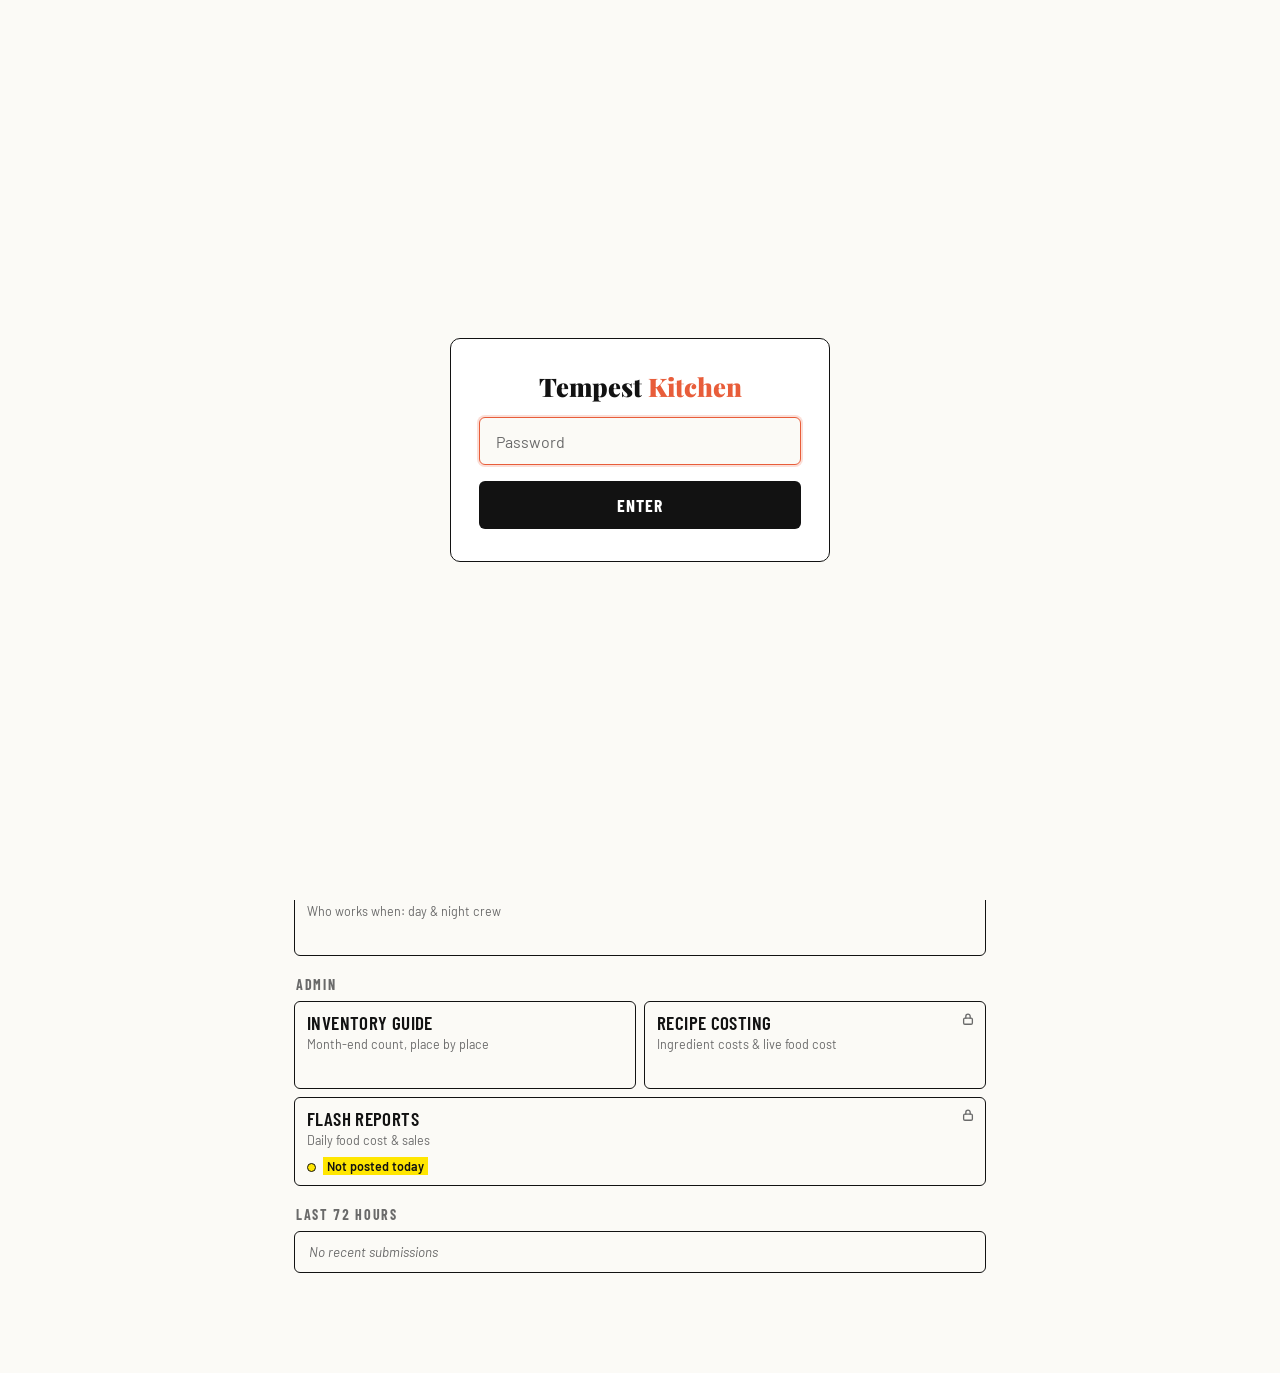
==== commit 9162b81d: "Schedule slice 3b: the home-page tile Tile in Communication under Kitchen Notes, full width, unlocke" ====
--- a/index.html
+++ b/index.html
@@ -189,11 +189,10 @@
       <div class="tile-title">Recipe Database</div>
       <div class="tile-sub">Searchable recipe library</div>
     </a>
-    <div class="tile soon">
+    <a class="tile" href="tempest_kits.html">
       <div class="tile-title">Kits</div>
       <div class="tile-sub">Mise en place per recipe</div>
-      <div class="soon-pill">Coming soon</div>
-    </div>
+    </a>
   </div>
 </div>
 
@@ -220,6 +219,10 @@
       <div class="tile-title">Kitchen Notes &amp; Issues</div>
       <div class="tile-sub">Staff notes, equipment issues, 86'd items</div>
       <div class="tile-status" id="statusNotes" hidden></div>
+    </a>
+    <a class="tile wide" href="tempest_schedule.html">
+      <div class="tile-title">Schedule</div>
+      <div class="tile-sub">Who works when: day &amp; night crew</div>
     </a>
   </div>
 </div>
--- a/assets/kitchen.css
+++ b/assets/kitchen.css
@@ -104,7 +104,7 @@
 @media (min-width:760px){.header{padding-left:calc((100% - 720px)/2 + 18px);padding-right:calc((100% - 720px)/2 + 18px)}}
 
 /* ── BUTTONS ──────────────────────────────────────────────── */
-/* used by: notes, recipes */
+/* used by: notes, recipes, schedule */
 .new-btn{display:inline-flex;align-items:center;justify-content:center;min-height:44px;padding:0 14px;background:var(--tomato);border:1px solid var(--tomato);border-radius:6px;color:#fff;font-family:var(--font-cond);font-size:1rem;font-weight:700;letter-spacing:.06em;text-transform:uppercase;cursor:pointer;flex-shrink:0;white-space:nowrap}
 .new-btn:active{opacity:0.85}
 
@@ -191,7 +191,7 @@
    ═══════════════════════════════════════════════════════════ */
 
 /* ── DATE / NAME / INTRO BARS ─────────────────────────────── */
-/* used by: portion, meat, orders — .date-bar also flash, line, prep */
+/* used by: portion, meat, orders, schedule — .date-bar also flash, line, prep */
 .date-bar{display:flex;justify-content:space-between;align-items:center;padding:10px 18px;border-bottom:1px solid var(--hair)}
 .date-display{font-family:var(--font-cond);font-size:1.05rem;font-weight:700;letter-spacing:.04em;text-transform:uppercase}
 .date-sub{font-family:var(--font-cond);font-size:14px;font-weight:600;letter-spacing:.1em;text-transform:uppercase;color:var(--grey)}
@@ -211,7 +211,7 @@
 .cat-label{font-family:var(--font-cond);font-size:14px;font-weight:700;letter-spacing:.12em;text-transform:uppercase;color:var(--grey)}
 
 /* ── COUNT ROWS ───────────────────────────────────────────── */
-/* used by: portion, meat */
+/* used by: portion, meat, schedule */
 .count-row{display:flex;align-items:center;gap:12px;padding:10px 18px;border-bottom:1px solid var(--hair);min-height:56px}
 .count-info{flex:1;min-width:0}
 .count-name{font-size:0.95rem;font-weight:500;line-height:1.25}
@@ -301,7 +301,7 @@
 .manage-sections-btn{display:none}
 
 /* ── DATE STEPPER ─────────────────────────────────────────── */
-/* used by: flash, prep, line */
+/* used by: flash, prep, line, schedule */
 .date-left{display:flex;align-items:center;gap:10px;min-width:0}
 .date-info{text-align:center;min-width:0}
 .date-arrow{width:36px;height:36px;flex-shrink:0;display:flex;align-items:center;justify-content:center;background:var(--paper);border:1px solid var(--ink);border-radius:6px;color:var(--ink);font-size:0.85rem;cursor:pointer}
@@ -784,7 +784,7 @@
 .uc-unit{font-size:0.68rem;color:var(--grey);margin-top:1px}
 
 /* ── COSTING MODAL ────────────────────────────────────────── */
-/* used by: costing */
+/* used by: costing — .link-btn also kits */
 .modal .msub{font-size:0.78rem;color:var(--grey);margin-bottom:14px}
 .field-row{display:flex;gap:10px}
 .field-row>div{flex:1}
